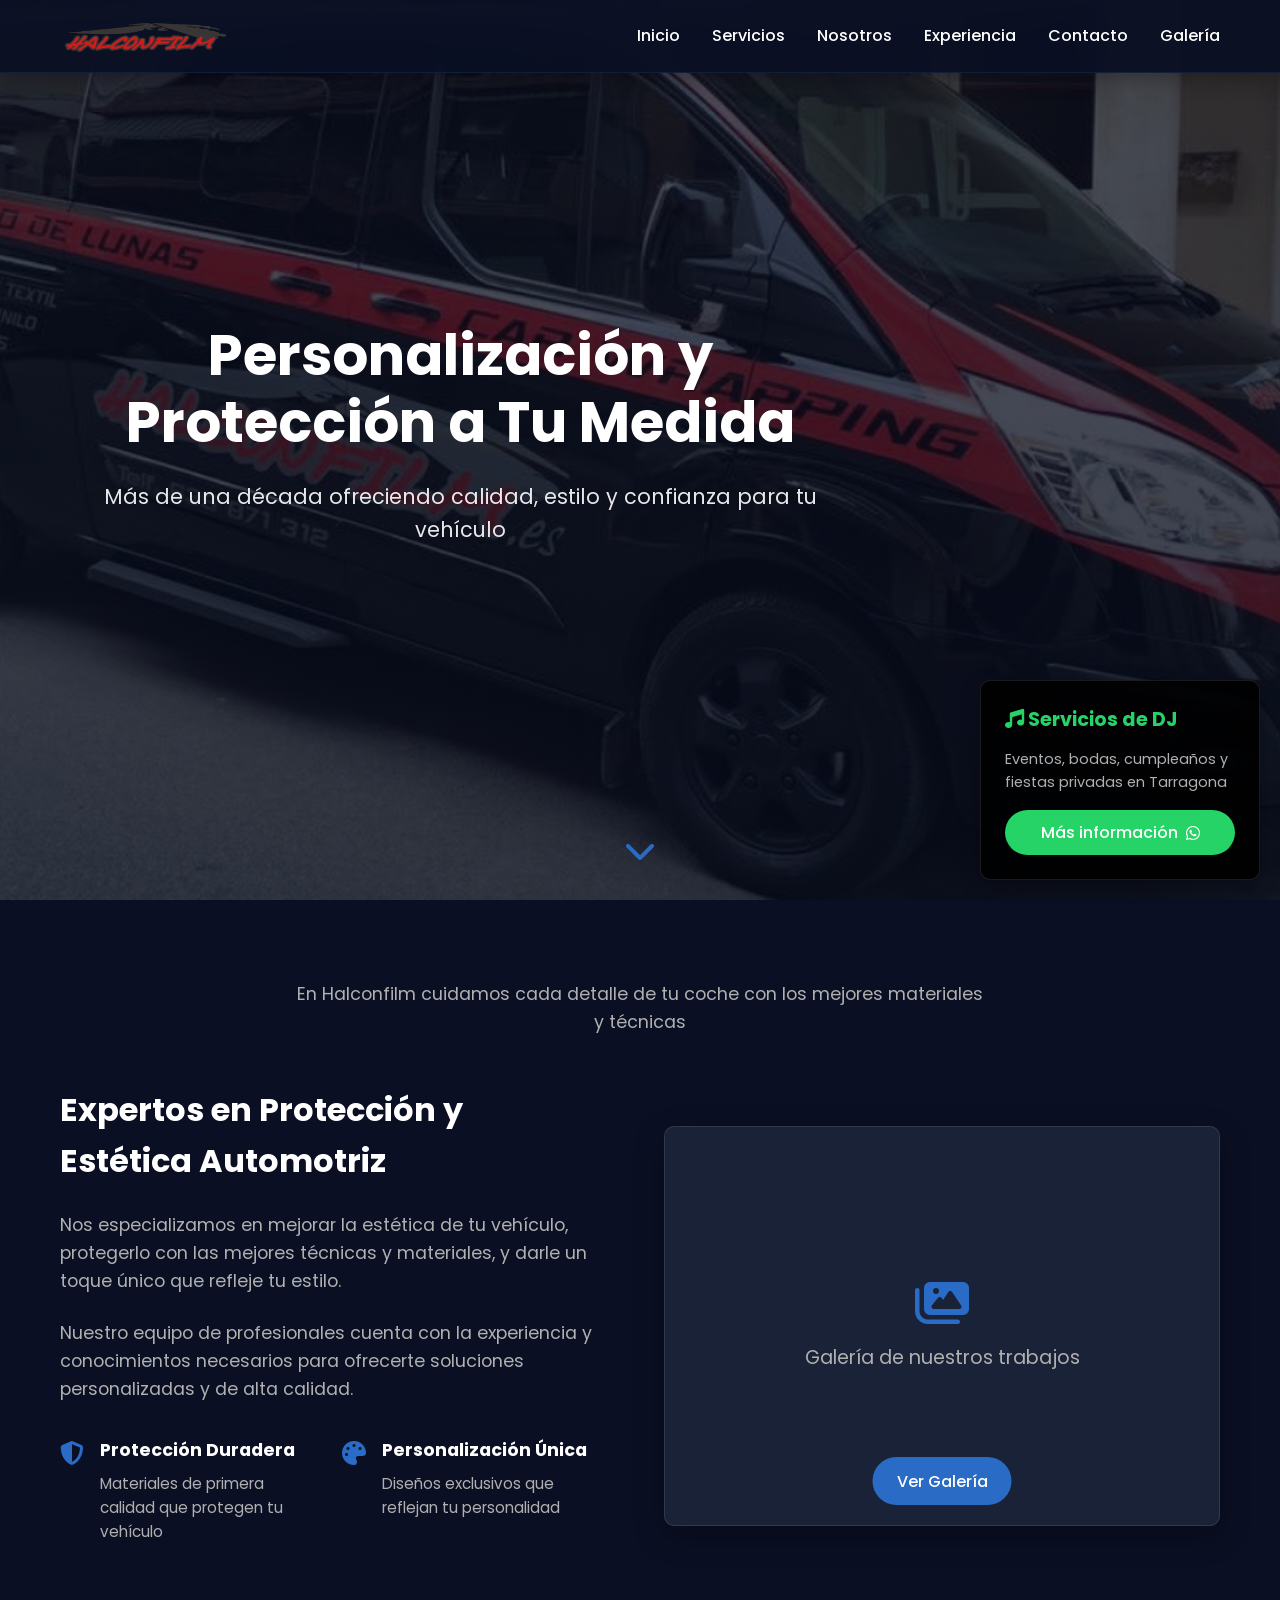
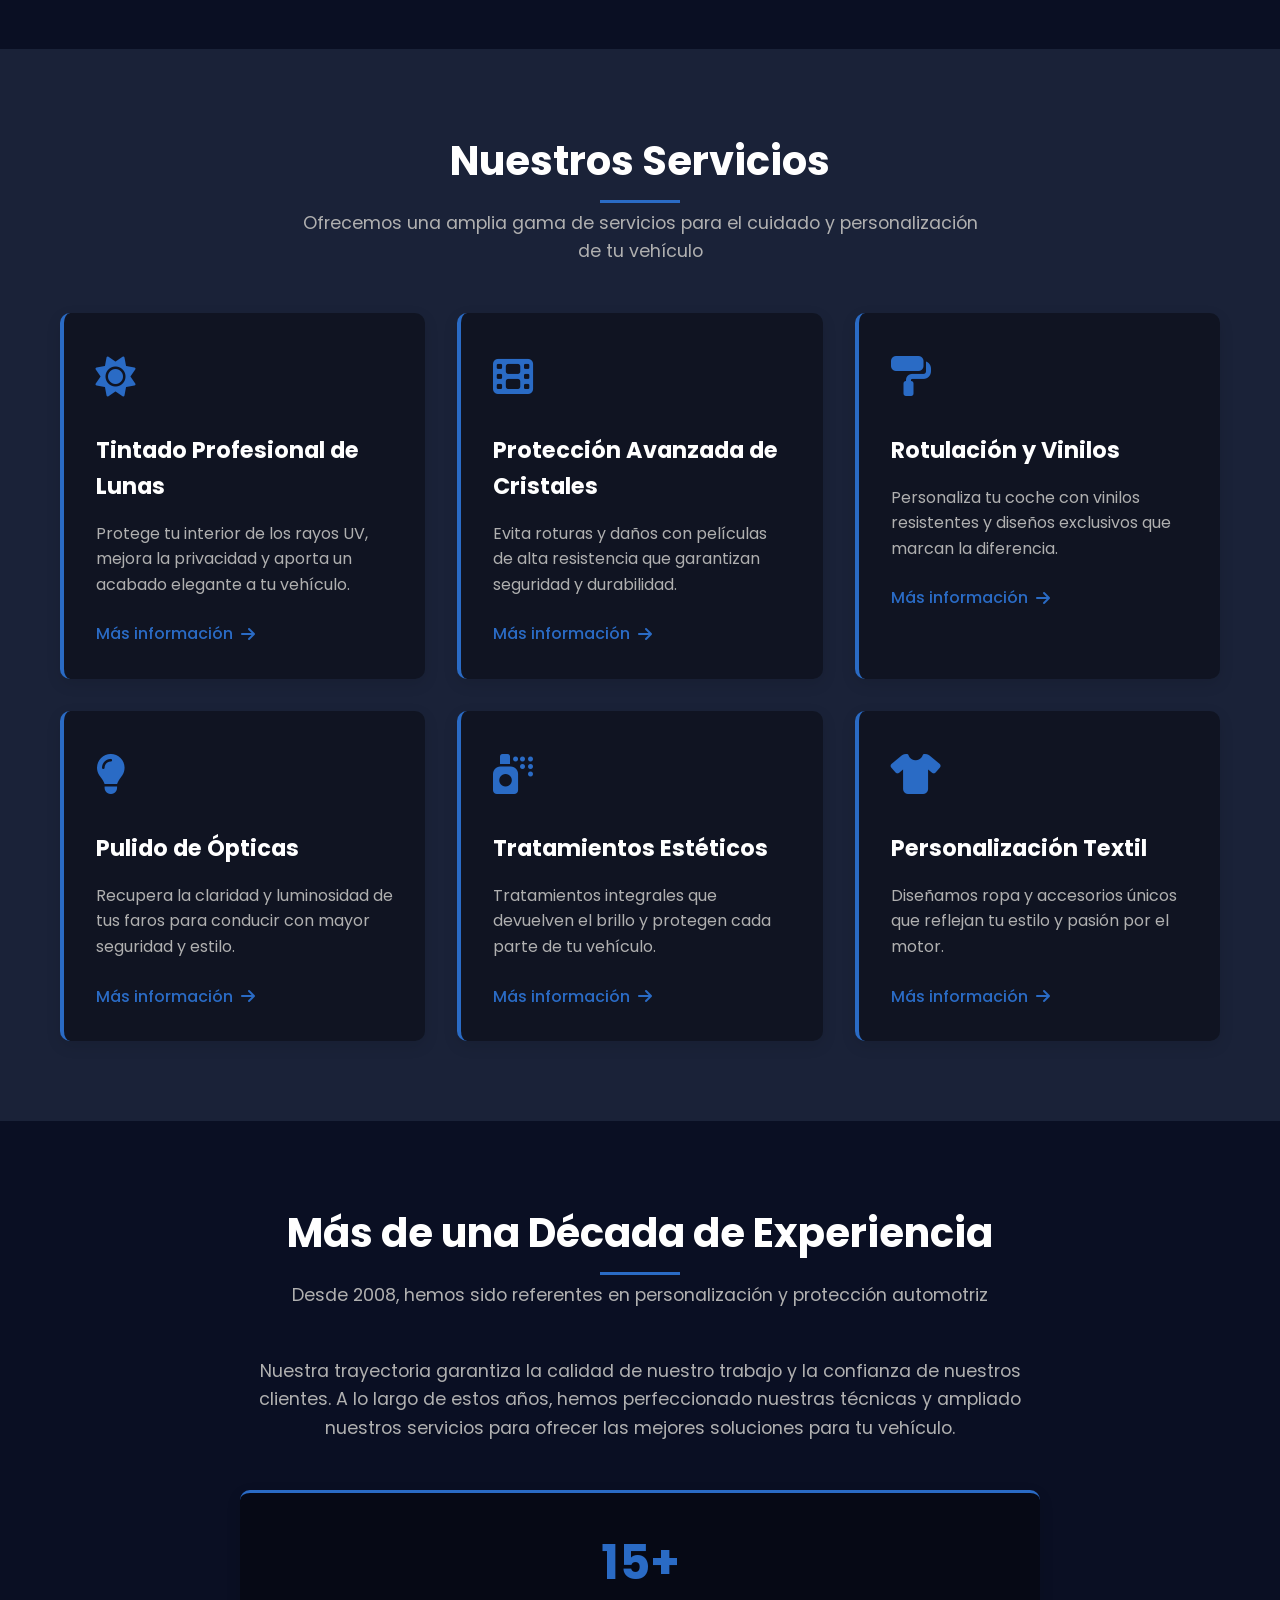
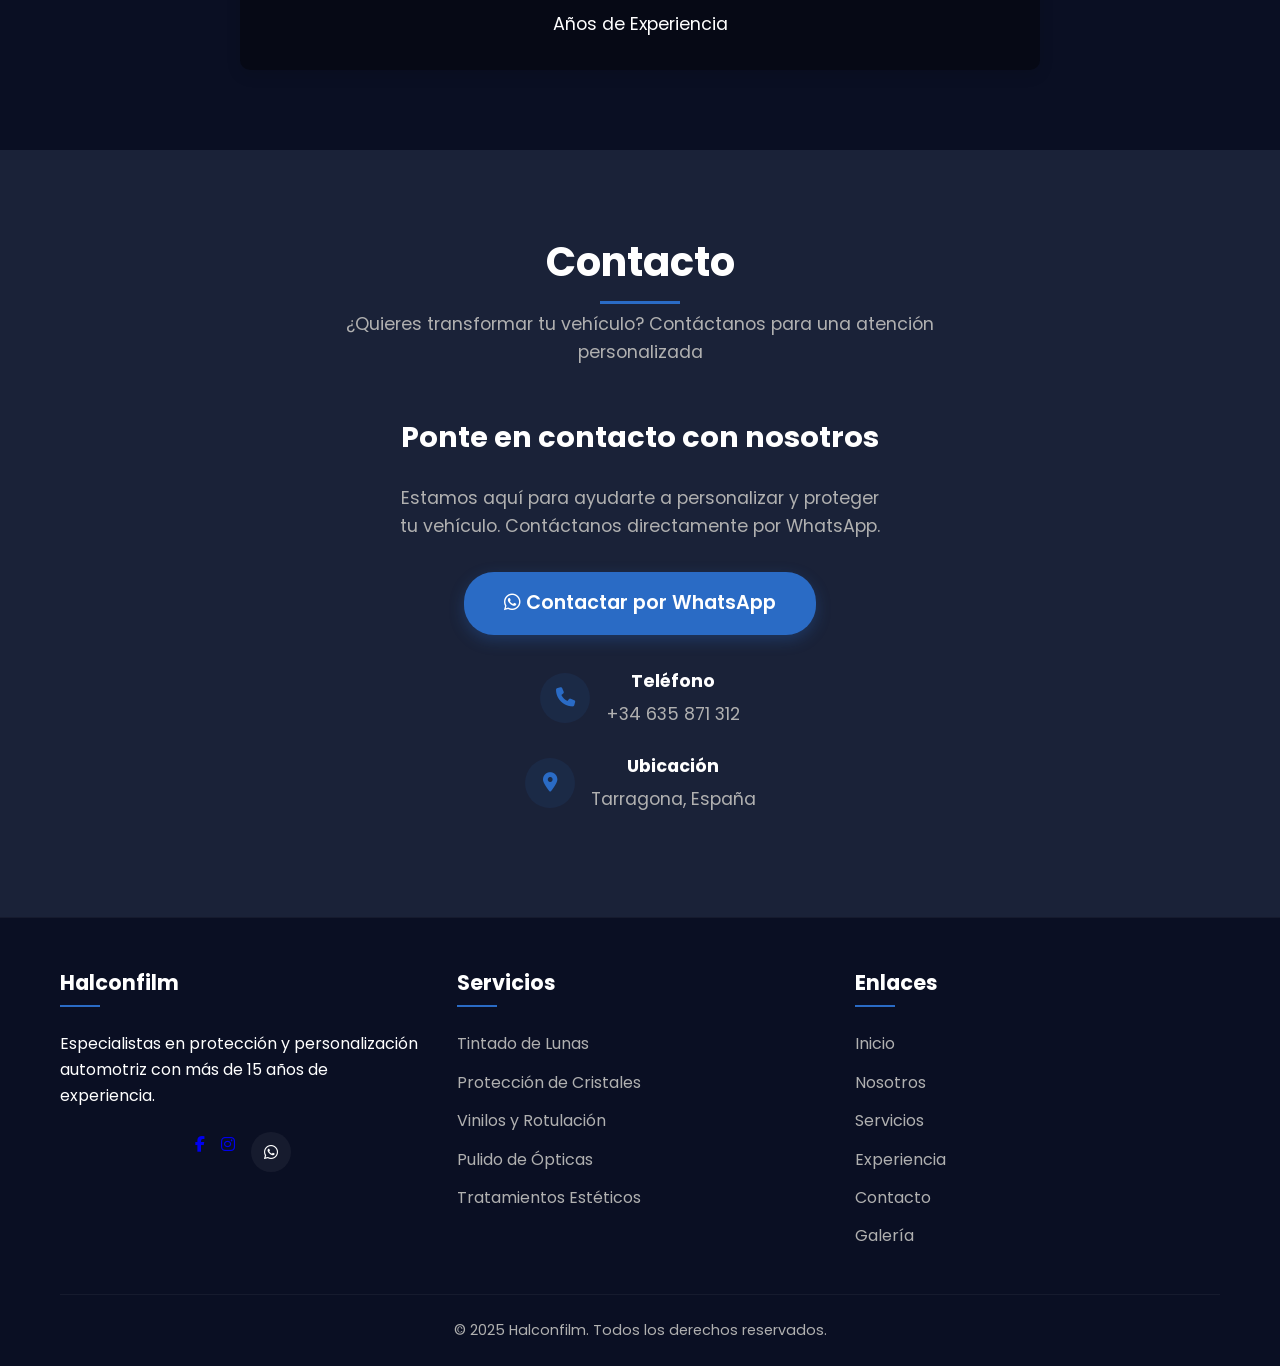
==== index.html @ d1fe5c27 "Update index.html" ====
<!DOCTYPE html>
<html lang="es">
<head>
  <meta name="google-site-verification" content="zcqWNXO5PxwuhC8eUUWnLJH8WTvc4ASWszyT6URT9AM" />
  <meta charset="UTF-8">
  <meta name="viewport" content="width=device-width, initial-scale=1.0">
  <title>Halconfilm</title>
  <meta name="description" content="Halconfilm: Taller especializado en protección y personalización automotriz. Tintado, vinilos y cuidado de vehículos.">
  <link rel="icon" href="Logotipo de Halconfilm.png" type="image/png">
  <link href="https://fonts.googleapis.com/css2?family=Poppins:wght@300;500;700&display=swap" rel="stylesheet">
  <link rel="stylesheet" href="https://cdnjs.cloudflare.com/ajax/libs/font-awesome/6.4.0/css/all.min.css">
<style>
  :root {
    --primary: #2a6bc5;
    --primary-dark: #1a4a8f;
    --dark: #0a0f23;
    --dark-light: #1a2238;
    --light: #ffffff;
    --gray: #b0b0b0;
    --success: #25d366;
  }
  
  * {
    margin: 0;
    padding: 0;
    box-sizing: border-box;
  }
  
  body {
    font-family: 'Poppins', sans-serif;
    background: var(--dark);
    color: var(--light);
    line-height: 1.6;
    overflow-x: hidden;
  }

  .container {
    width: 100%;
    max-width: 1200px;
    margin: 0 auto;
    padding: 0 20px;
  }

  /* Header */
  header {
    position: fixed;
    top: 0;
    left: 0;
    width: 100%;
    z-index: 1000;
    background: rgba(10, 15, 35, 0.95);
    backdrop-filter: blur(15px);
    padding: 1rem 0;
    box-shadow: 0 5px 20px rgba(0,0,0,0.3);
    border-bottom: 1px solid rgba(74, 157, 255, 0.1);
  }

  .header-content {
    display: flex;
    justify-content: space-between;
    align-items: center;
  }

  .logo {
    display: flex;
    align-items: center;
  }

  .logo img {
    height: 40px;
    width: auto;
  }

  nav ul {
    list-style: none;
    display: flex;
    gap: 2rem;
  }

  nav ul li a {
    color: var(--light);
    text-decoration: none;
    font-weight: 500;
    transition: color 0.3s;
    position: relative;
    padding: 0.5rem 0;
  }

  nav ul li a:hover {
    color: var(--primary);
  }

  nav ul li a::after {
    content: '';
    position: absolute;
    bottom: 0;
    left: 0;
    width: 0;
    height: 2px;
    background: var(--primary);
    transition: width 0.3s;
  }

  nav ul li a:hover::after {
    width: 100%;
  }

  .menu-toggle {
    display: none;
    flex-direction: column;
    cursor: pointer;
  }

  .menu-toggle span {
    width: 25px;
    height: 3px;
    background: var(--light);
    margin: 3px 0;
    border-radius: 2px;
    transition: 0.3s;
  }

  /* Hero Section */
  .hero {
    height: 100vh;
    background: linear-gradient(rgba(5, 10, 26, 0.7), rgba(5, 10, 26, 0.8)), url('IMG_7036.jpg') center/cover no-repeat;
    display: flex;
    align-items: center;
    justify-content: center;
    text-align: center;
    position: relative;
    color: var(--light);
    padding-top: 80px;
  }

  .hero-content {
    max-width: 800px;
    padding: 0 20px;
  }

  .hero h1 {
    font-size: 3.5rem;
    margin-bottom: 1.5rem;
    font-weight: 700;
    line-height: 1.2;
  }

  .hero p {
    font-size: 1.3rem;
    margin-bottom: 2rem;
    opacity: 0.9;
  }

  .scroll-indicator {
    position: absolute;
    bottom: 30px;
    left: 50%;
    transform: translateX(-50%);
    animation: bounce 2s infinite;
  }

  .scroll-indicator i {
    font-size: 2rem;
    color: var(--primary);
  }

  @keyframes bounce {
    0%, 20%, 50%, 80%, 100% {
      transform: translateY(0) translateX(-50%);
    }
    40% {
      transform: translateY(-20px) translateX(-50%);
    }
    60% {
      transform: translateY(-10px) translateX(-50%);
    }
  }

  .btn {
    display: inline-block;
    background: var(--primary);
    color: var(--light);
    padding: 0.9rem 2rem;
    border-radius: 30px;
    text-decoration: none;
    font-weight: 600;
    transition: all 0.3s;
    border: none;
    cursor: pointer;
    box-shadow: 0 5px 15px rgba(42, 107, 197, 0.3);
  }

  .btn:hover {
    background: var(--primary-dark);
    transform: translateY(-3px);
    box-shadow: 0 8px 20px rgba(42, 107, 197, 0.4);
  }

  /* Sections */
  section {
    padding: 5rem 0;
  }

  .section-title {
    text-align: center;
    margin-bottom: 3rem;
  }

  .section-title h2 {
    font-size: 2.5rem;
    color: var(--light);
    margin-bottom: 1rem;
    position: relative;
    display: inline-block;
  }

  .section-title h2::after {
    content: '';
    position: absolute;
    bottom: -10px;
    left: 50%;
    transform: translateX(-50%);
    width: 80px;
    height: 3px;
    background: var(--primary);
  }

  .section-title p {
    font-size: 1.1rem;
    color: var(--gray);
    max-width: 700px;
    margin: 0 auto;
  }

  /* About Section */
  .about-content {
    display: grid;
    grid-template-columns: 1fr 1fr;
    gap: 3rem;
    align-items: center;
  }

  .about-text {
    padding-right: 1rem;
  }

  .about-text h3 {
    font-size: 2rem;
    margin-bottom: 1.5rem;
    color: var(--light);
  }

  .about-text p {
    margin-bottom: 1.5rem;
    font-size: 1.1rem;
    color: var(--gray);
  }

  .about-features {
    display: grid;
    grid-template-columns: 1fr 1fr;
    gap: 1.5rem;
    margin-top: 2rem;
  }

  .feature {
    display: flex;
    align-items: flex-start;
    gap: 1rem;
  }

  .feature i {
    color: var(--primary);
    font-size: 1.5rem;
    margin-top: 5px;
  }

  .feature h4 {
    font-size: 1.1rem;
    margin-bottom: 0.5rem;
    color: var(--light);
  }

  .feature p {
    color: var(--gray);
    font-size: 0.95rem;
  }

  .about-image {
    border-radius: 10px;
    overflow: hidden;
    box-shadow: 0 10px 30px rgba(0,0,0,0.3);
    height: 400px;
    background: var(--dark-light);
    display: flex;
    align-items: center;
    justify-content: center;
    border: 1px solid rgba(255,255,255,0.1);
    position: relative;
    cursor: pointer;
    transition: all 0.3s;
  }

  .about-image:hover {
    transform: translateY(-5px);
    box-shadow: 0 15px 35px rgba(0,0,0,0.4);
  }

  .about-image-placeholder {
    color: var(--gray);
    font-size: 1.2rem;
    text-align: center;
  }

  .about-image-placeholder i {
    font-size: 3rem;
    margin-bottom: 1rem;
    display: block;
    color: var(--primary);
  }

  .gallery-link {
    position: absolute;
    bottom: 20px;
    left: 50%;
    transform: translateX(-50%);
    background: var(--primary);
    color: white;
    padding: 0.7rem 1.5rem;
    border-radius: 30px;
    text-decoration: none;
    font-weight: 500;
    transition: all 0.3s;
  }

  .gallery-link:hover {
    background: var(--primary-dark);
    transform: translateX(-50%) translateY(-2px);
  }

  /* Services Section */
  .services {
    background: var(--dark-light);
  }

  .services-grid {
    display: grid;
    grid-template-columns: repeat(auto-fit, minmax(300px, 1fr));
    gap: 2rem;
  }

  .service-card {
    background: rgba(0,0,0,0.4);
    border-radius: 10px;
    padding: 2rem;
    transition: all 0.3s;
    border-left: 4px solid var(--primary);
    box-shadow: 0 5px 15px rgba(0,0,0,0.1);
    height: 100%;
  }

  .service-card:hover {
    transform: translateY(-10px);
    box-shadow: 0 15px 30px rgba(0,0,0,0.2);
  }

  .service-icon {
    font-size: 2.5rem;
    color: var(--primary);
    margin-bottom: 1.5rem;
  }

  .service-card h3 {
    font-size: 1.4rem;
    margin-bottom: 1rem;
    color: var(--light);
  }

  .service-card p {
    color: var(--gray);
    margin-bottom: 1.5rem;
  }

  .service-link {
    color: var(--primary);
    text-decoration: none;
    font-weight: 500;
    display: inline-flex;
    align-items: center;
    gap: 0.5rem;
    transition: gap 0.3s;
  }

  .service-link:hover {
    gap: 1rem;
  }

  /* Experience Section */
  .experience-content {
    text-align: center;
    max-width: 800px;
    margin: 0 auto;
  }

  .experience-content p {
    color: var(--gray);
    font-size: 1.1rem;
    margin-bottom: 2rem;
  }

  .experience-stats {
    display: grid;
    grid-template-columns: repeat(auto-fit, minmax(200px, 1fr));
    gap: 2rem;
    margin-top: 3rem;
  }

  .stat {
    padding: 2rem;
    background: rgba(0,0,0,0.4);
    border-radius: 10px;
    box-shadow: 0 5px 15px rgba(0,0,0,0.1);
    border-top: 3px solid var(--primary);
  }

  .stat-number {
    font-size: 3rem;
    font-weight: 700;
    color: var(--primary);
    margin-bottom: 0.5rem;
  }

  .stat-text {
    font-size: 1.1rem;
    color: var(--light);
  }

  /* Contact Section */
  .contact {
    background: var(--dark-light);
  }

  .contact-content {
    display: flex;
    justify-content: center;
    gap: 3rem;
  }

  .contact-info {
    text-align: center;
    max-width: 500px;
  }

  .contact-info h3 {
    font-size: 1.8rem;
    margin-bottom: 1.5rem;
    color: var(--light);
  }

  .contact-info p {
    margin-bottom: 2rem;
    font-size: 1.1rem;
    color: var(--gray);
  }

  .contact-details {
    margin-top: 2rem;
  }

  .contact-item {
    display: flex;
    align-items: center;
    justify-content: center;
    gap: 1rem;
    margin-bottom: 1.5rem;
  }

  .contact-icon {
    width: 50px;
    height: 50px;
    background: rgba(42, 107, 197, 0.1);
    border-radius: 50%;
    display: flex;
    align-items: center;
    justify-content: center;
    color: var(--primary);
    font-size: 1.2rem;
  }

  .contact-text h4 {
    font-size: 1.1rem;
    margin-bottom: 0.3rem;
    color: var(--light);
  }

  .contact-text p {
    margin: 0;
    color: var(--gray);
  }

  /* Footer */
  footer {
    background: var(--dark);
    padding: 3rem 0 1.5rem;
    border-top: 1px solid rgba(255,255,255,0.05);
  }

  .footer-content {
    display: grid;
    grid-template-columns: repeat(auto-fit, minmax(250px, 1fr));
    gap: 2rem;
    margin-bottom: 2rem;
  }

  .footer-column h3 {
    font-size: 1.3rem;
    margin-bottom: 1.5rem;
    color: var(--light);
    position: relative;
    padding-bottom: 0.5rem;
  }

  .footer-column h3::after {
    content: '';
    position: absolute;
    bottom: 0;
    left: 0;
    width: 40px;
    height: 2px;
    background: var(--primary);
  }

  .footer-links {
    list-style: none;
  }

  .footer-links li {
    margin-bottom: 0.8rem;
  }

  .footer-links a {
    color: var(--gray);
    text-decoration: none;
    transition: color 0.3s;
  }

  .footer-links a:hover {
    color: var(--primary);
  }

  .social-links {
    display: flex;
    gap: 1rem;
    margin-top: 1.5rem;
    justify-content: center;
  }

  .social-link {
    width: 40px;
    height: 40px;
    border-radius: 50%;
    background: rgba(255,255,255,0.05);
    display: flex;
    align-items: center;
    justify-content: center;
    color: var(--light);
    text-decoration: none;
    transition: all 0.3s;
  }

  .social-link:hover {
    background: var(--primary);
    transform: translateY(-3px);
  }

  .copyright {
    text-align: center;
    padding-top: 1.5rem;
    border-top: 1px solid rgba(255,255,255,0.05);
    color: var(--gray);
    font-size: 0.9rem;
  }

  /* DJ Banner */
  .dj-banner {
    position: fixed;
    bottom: 20px;
    right: 20px;
    background: rgba(0,0,0,0.9);
    border-left: 4px solid var(--success);
    padding: 1.5rem;
    border-radius: 10px;
    max-width: 280px;
    z-index: 999;
    box-shadow: 0 5px 20px rgba(0,0,0,0.3);
    animation: fadeIn 1s ease;
    border: 1px solid rgba(255,255,255,0.1);
  }

  .dj-banner h4 {
    color: var(--success);
    margin-bottom: 0.8rem;
    font-size: 1.2rem;
  }

  .dj-banner p {
    margin-bottom: 1rem;
    font-size: 0.9rem;
    color: var(--gray);
  }

  .dj-btn {
    display: flex;
    align-items: center;
    justify-content: center;
    gap: 0.5rem;
    background: var(--success);
    color: white;
    padding: 0.6rem 1.2rem;
    border-radius: 30px;
    text-decoration: none;
    font-weight: 500;
    transition: all 0.3s;
  }

  .dj-btn:hover {
    transform: translateY(-2px);
    box-shadow: 0 5px 15px rgba(37, 211, 102, 0.3);
  }

  /* Responsive */
  @media (max-width: 992px) {
    .about-content {
      grid-template-columns: 1fr;
    }
    
    .about-image {
      order: -1;
    }
    
    .hero h1 {
      font-size: 2.8rem;
    }
  }

  @media (max-width: 768px) {
    .menu-toggle {
      display: flex;
    }
    
    nav ul {
      position: fixed;
      top: 80px;
      left: 0;
      width: 100%;
      background: var(--dark-light);
      flex-direction: column;
      align-items: center;
      padding: 2rem 0;
      gap: 0;
      transform: translateY(-100%);
      opacity: 0;
      visibility: hidden;
      transition: all 0.3s;
      box-shadow: 0 10px 20px rgba(0,0,0,0.2);
      border-top: 1px solid rgba(255,255,255,0.1);
    }
    
    nav ul.active {
      transform: translateY(0);
      opacity: 1;
      visibility: visible;
    }
    
    nav ul li {
      width: 100%;
      text-align: center;
    }
    
    nav ul li a {
      display: block;
      padding: 1rem 0;
    }
    
    .hero h1 {
      font-size: 2.3rem;
    }
    
    .hero p {
      font-size: 1.1rem;
    }
    
    .section-title h2 {
      font-size: 2rem;
    }
    
    .about-features {
      grid-template-columns: 1fr;
    }
    
    .dj-banner {
      display: none;
    }
    
    .menu-toggle.active span:nth-child(1) {
      transform: rotate(45deg) translate(5px, 5px);
    }
    
    .menu-toggle.active span:nth-child(2) {
      opacity: 0;
    }
    
    .menu-toggle.active span:nth-child(3) {
      transform: rotate(-45deg) translate(7px, -6px);
    }
  }

  @media (max-width: 576px) {
    .hero h1 {
      font-size: 2rem;
    }
    
    .services-grid {
      grid-template-columns: 1fr;
    }
    
    .experience-stats {
      grid-template-columns: 1fr;
    }
  }

  /* Animations */
  @keyframes fadeIn {
    from { opacity: 0; }
    to { opacity: 1; }
  }
</style>
</head>
<body>
  <!-- Header -->
  <header>
    <div class="container">
      <div class="header-content">
        <div class="logo">
          <img src="Captura_de_pantalla_2025-09-22_002443-removebg-preview.png" alt="Halconfilm - Especialistas en protección automotriz">
        </div>
        
        <div class="menu-toggle" id="menuToggle">
          <span></span>
          <span></span>
          <span></span>
        </div>
        
        <nav>
          <ul id="navMenu">
            <li><a href="#inicio">Inicio</a></li>
            <li><a href="#servicios">Servicios</a></li>
            <li><a href="#nosotros">Nosotros</a></li>
            <li><a href="#experiencia">Experiencia</a></li>
            <li><a href="#contacto">Contacto</a></li>
            <li><a href="galeria.html">Galería</a></li>
          </ul>
        </nav>
      </div>
    </div>
  </header>

  <!-- Hero Section -->
  <section class="hero" id="inicio">
    <div class="container">
      <div class="hero-content">
        <div>
          <h1>Personalización y Protección a Tu Medida</h1>
          <p>Más de una década ofreciendo calidad, estilo y confianza para tu vehículo</p>
        </div>
      </div>
      <div class="scroll-indicator">
        <i class="fas fa-chevron-down"></i>
      </div>
    </div>
  </section>

  <!-- About Section -->
  <section id="nosotros">
    <div class="container">
      <div class="section-title">
        <p>En Halconfilm cuidamos cada detalle de tu coche con los mejores materiales y técnicas</p>
      </div>
      
      <div class="about-content">
        <div class="about-text">
          <h3>Expertos en Protección y Estética Automotriz</h3>
          <p>Nos especializamos en mejorar la estética de tu vehículo, protegerlo con las mejores técnicas y materiales, y darle un toque único que refleje tu estilo.</p>
          <p>Nuestro equipo de profesionales cuenta con la experiencia y conocimientos necesarios para ofrecerte soluciones personalizadas y de alta calidad.</p>
          
          <div class="about-features">
            <div class="feature">
              <i class="fas fa-shield-alt"></i>
              <div>
                <h4>Protección Duradera</h4>
                <p>Materiales de primera calidad que protegen tu vehículo</p>
              </div>
            </div>
            <div class="feature">
              <i class="fas fa-palette"></i>
              <div>
                <h4>Personalización Única</h4>
                <p>Diseños exclusivos que reflejan tu personalidad</p>
              </div>
            </div>
          </div>
        </div>
        
        <div class="about-image">
          <div class="about-image-placeholder">
            <i class="fas fa-images"></i>
            <p>Galería de nuestros trabajos</p>
          </div>
          <a href="galeria.html" class="gallery-link">Ver Galería</a>
        </div>
      </div>
    </div>
  </section>

  <!-- Services Section -->
  <section class="services" id="servicios">
    <div class="container">
      <div class="section-title">
        <h2>Nuestros Servicios</h2>
        <p>Ofrecemos una amplia gama de servicios para el cuidado y personalización de tu vehículo</p>
      </div>
      
      <div class="services-grid">
        <div class="service-card">
          <div class="service-icon">
            <i class="fas fa-sun"></i>
          </div>
          <h3>Tintado Profesional de Lunas</h3>
          <p>Protege tu interior de los rayos UV, mejora la privacidad y aporta un acabado elegante a tu vehículo.</p>
          <a href="#contacto" class="service-link">
            Más información <i class="fas fa-arrow-right"></i>
          </a>
        </div>
        
        <div class="service-card">
          <div class="service-icon">
            <i class="fas fa-film"></i>
          </div>
          <h3>Protección Avanzada de Cristales</h3>
          <p>Evita roturas y daños con películas de alta resistencia que garantizan seguridad y durabilidad.</p>
          <a href="#contacto" class="service-link">
            Más información <i class="fas fa-arrow-right"></i>
          </a>
        </div>
        
        <div class="service-card">
          <div class="service-icon">
            <i class="fas fa-paint-roller"></i>
          </div>
          <h3>Rotulación y Vinilos</h3>
          <p>Personaliza tu coche con vinilos resistentes y diseños exclusivos que marcan la diferencia.</p>
          <a href="#contacto" class="service-link">
            Más información <i class="fas fa-arrow-right"></i>
          </a>
        </div>
        
        <div class="service-card">
          <div class="service-icon">
            <i class="fas fa-lightbulb"></i>
          </div>
          <h3>Pulido de Ópticas</h3>
          <p>Recupera la claridad y luminosidad de tus faros para conducir con mayor seguridad y estilo.</p>
          <a href="#contacto" class="service-link">
            Más información <i class="fas fa-arrow-right"></i>
          </a>
        </div>
        
        <div class="service-card">
          <div class="service-icon">
            <i class="fas fa-spray-can"></i>
          </div>
          <h3>Tratamientos Estéticos</h3>
          <p>Tratamientos integrales que devuelven el brillo y protegen cada parte de tu vehículo.</p>
          <a href="#contacto" class="service-link">
            Más información <i class="fas fa-arrow-right"></i>
          </a>
        </div>
        
        <div class="service-card">
          <div class="service-icon">
            <i class="fas fa-tshirt"></i>
          </div>
          <h3>Personalización Textil</h3>
          <p>Diseñamos ropa y accesorios únicos que reflejan tu estilo y pasión por el motor.</p>
          <a href="#contacto" class="service-link">
            Más información <i class="fas fa-arrow-right"></i>
          </a>
        </div>
      </div>
    </div>
  </section>

  <!-- Experience Section -->
  <section id="experiencia">
    <div class="container">
      <div class="section-title">
        <h2>Más de una Década de Experiencia</h2>
        <p>Desde 2008, hemos sido referentes en personalización y protección automotriz</p>
      </div>
      
      <div class="experience-content">
        <p>Nuestra trayectoria garantiza la calidad de nuestro trabajo y la confianza de nuestros clientes. A lo largo de estos años, hemos perfeccionado nuestras técnicas y ampliado nuestros servicios para ofrecer las mejores soluciones para tu vehículo.</p>
        
        <div class="experience-stats">
          <div class="stat">
            <div class="stat-number">15+</div>
            <div class="stat-text">Años de Experiencia</div>
          </div>
        </div>
      </div>
    </div>
  </section>

  <!-- Contact Section -->
  <section class="contact" id="contacto">
    <div class="container">
      <div class="section-title">
        <h2>Contacto</h2>
        <p>¿Quieres transformar tu vehículo? Contáctanos para una atención personalizada</p>
      </div>
      
      <div class="contact-content">
        <div class="contact-info">
          <h3>Ponte en contacto con nosotros</h3>
          <p>Estamos aquí para ayudarte a personalizar y proteger tu vehículo. Contáctanos directamente por WhatsApp.</p>
          
          <a href="https://wa.me/34635871312" class="btn" target="_blank" style="font-size: 1.2rem; padding: 1rem 2.5rem;">
            <i class="fab fa-whatsapp"></i> Contactar por WhatsApp
          </a>
          
          <div class="contact-details">
            <div class="contact-item">
              <div class="contact-icon">
                <i class="fas fa-phone"></i>
              </div>
              <div class="contact-text">
                <h4>Teléfono</h4>
                <p>+34 635 871 312</p>
              </div>
            </div>
            
            <div class="contact-item">
              <div class="contact-icon">
                <i class="fas fa-map-marker-alt"></i>
              </div>
              <div class="contact-text">
                <h4>Ubicación</h4>
                <p>Tarragona, España</p>
              </div>
            </div>
          </div>
        </div>
      </div>
    </div>
  </section>

  <!-- Footer -->
  <footer>
    <div class="container">
      <div class="footer-content">
        <div class="footer-column">
          <h3>Halconfilm</h3>
          <p>Especialistas en protección y personalización automotriz con más de 15 años de experiencia.</p>
          <div class="social-links">
            <a href="#" class="https://www.facebook.com/halconfilm/?locale=es_ES"><i class="fab fa-facebook-f"></i></a>
            <a href="#" class="https://www.instagram.com/halconfilm/"><i class="fab fa-instagram"></i></a>
            <a href="https://wa.me/34635871312" class="social-link" target="_blank"><i class="fab fa-whatsapp"></i></a>
          </div>
        </div>
        
        <div class="footer-column">
          <h3>Servicios</h3>
          <ul class="footer-links">
            <li><a href="#servicios">Tintado de Lunas</a></li>
            <li><a href="#servicios">Protección de Cristales</a></li>
            <li><a href="#servicios">Vinilos y Rotulación</a></li>
            <li><a href="#servicios">Pulido de Ópticas</a></li>
            <li><a href="#servicios">Tratamientos Estéticos</a></li>
          </ul>
        </div>
        
        <div class="footer-column">
          <h3>Enlaces</h3>
          <ul class="footer-links">
            <li><a href="#inicio">Inicio</a></li>
            <li><a href="#nosotros">Nosotros</a></li>
            <li><a href="#servicios">Servicios</a></li>
            <li><a href="#experiencia">Experiencia</a></li>
            <li><a href="#contacto">Contacto</a></li>
            <li><a href="galeria.html">Galería</a></li>
          </ul>
        </div>
      </div>
      
      <div class="copyright">
        <p>&copy; 2025 Halconfilm. Todos los derechos reservados.</p>
      </div>
    </div>
  </footer>

  <!-- DJ Banner -->
  <div class="dj-banner">
    <h4><i class="fas fa-music"></i> Servicios de DJ</h4>
    <p>Eventos, bodas, cumpleaños y fiestas privadas en Tarragona</p>
    <a href="https://wa.me/34635871312" class="dj-btn" target="_blank">
      Más información <i class="fab fa-whatsapp"></i>
    </a>
  </div>

  <script>
    // Menu Toggle
    const menuToggle = document.getElementById('menuToggle');
    const navMenu = document.getElementById('navMenu');
    
    menuToggle.addEventListener('click', () => {
      navMenu.classList.toggle('active');
      menuToggle.classList.toggle('active');
    });
    
    // Close menu when clicking on a link
    document.querySelectorAll('#navMenu a').forEach(link => {
      link.addEventListener('click', () => {
        navMenu.classList.remove('active');
        menuToggle.classList.remove('active');
      });
    });
    
    // Header background on scroll
    window.addEventListener('scroll', function() {
      const header = document.querySelector('header');
      if (window.scrollY > 50) {
        header.style.background = 'rgba(10, 15, 35, 0.98)';
      } else {
        header.style.background = 'rgba(10, 15, 35, 0.95)';
      }
    });
  </script>
</body>
</html>
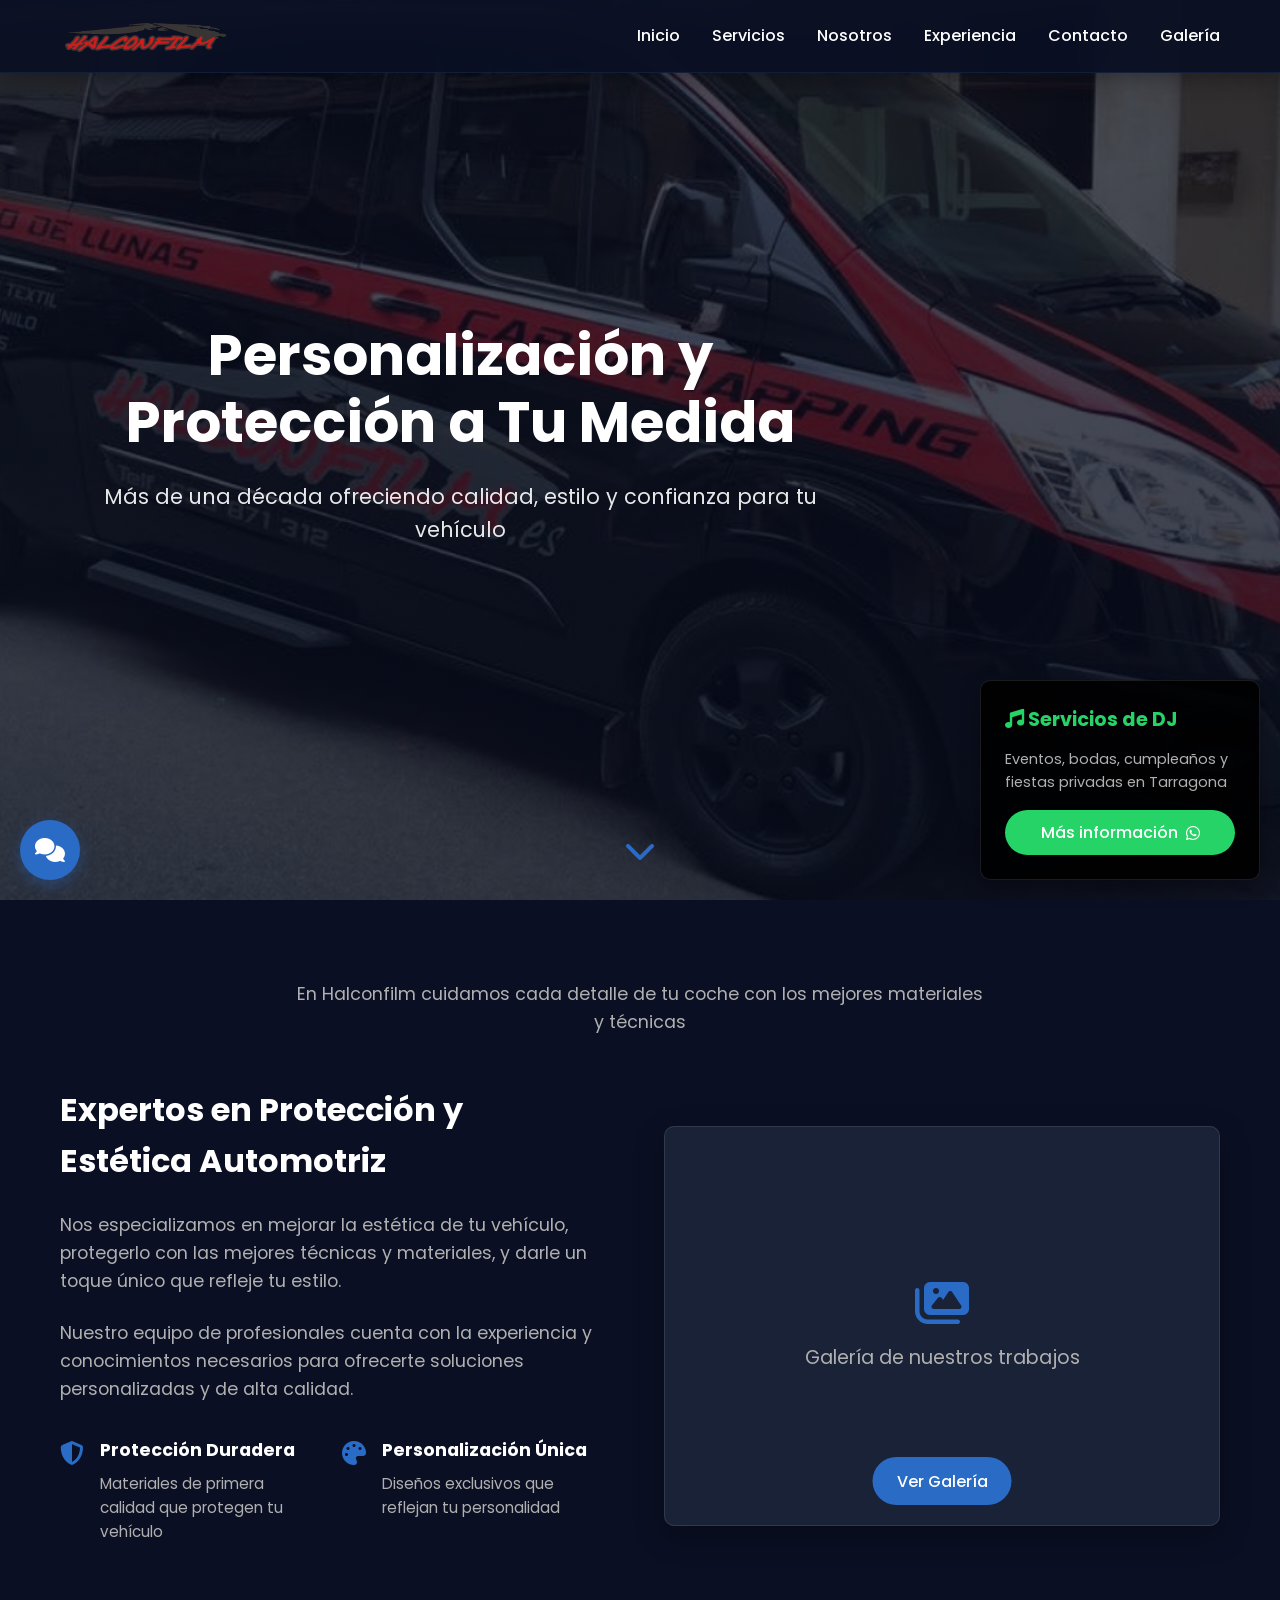
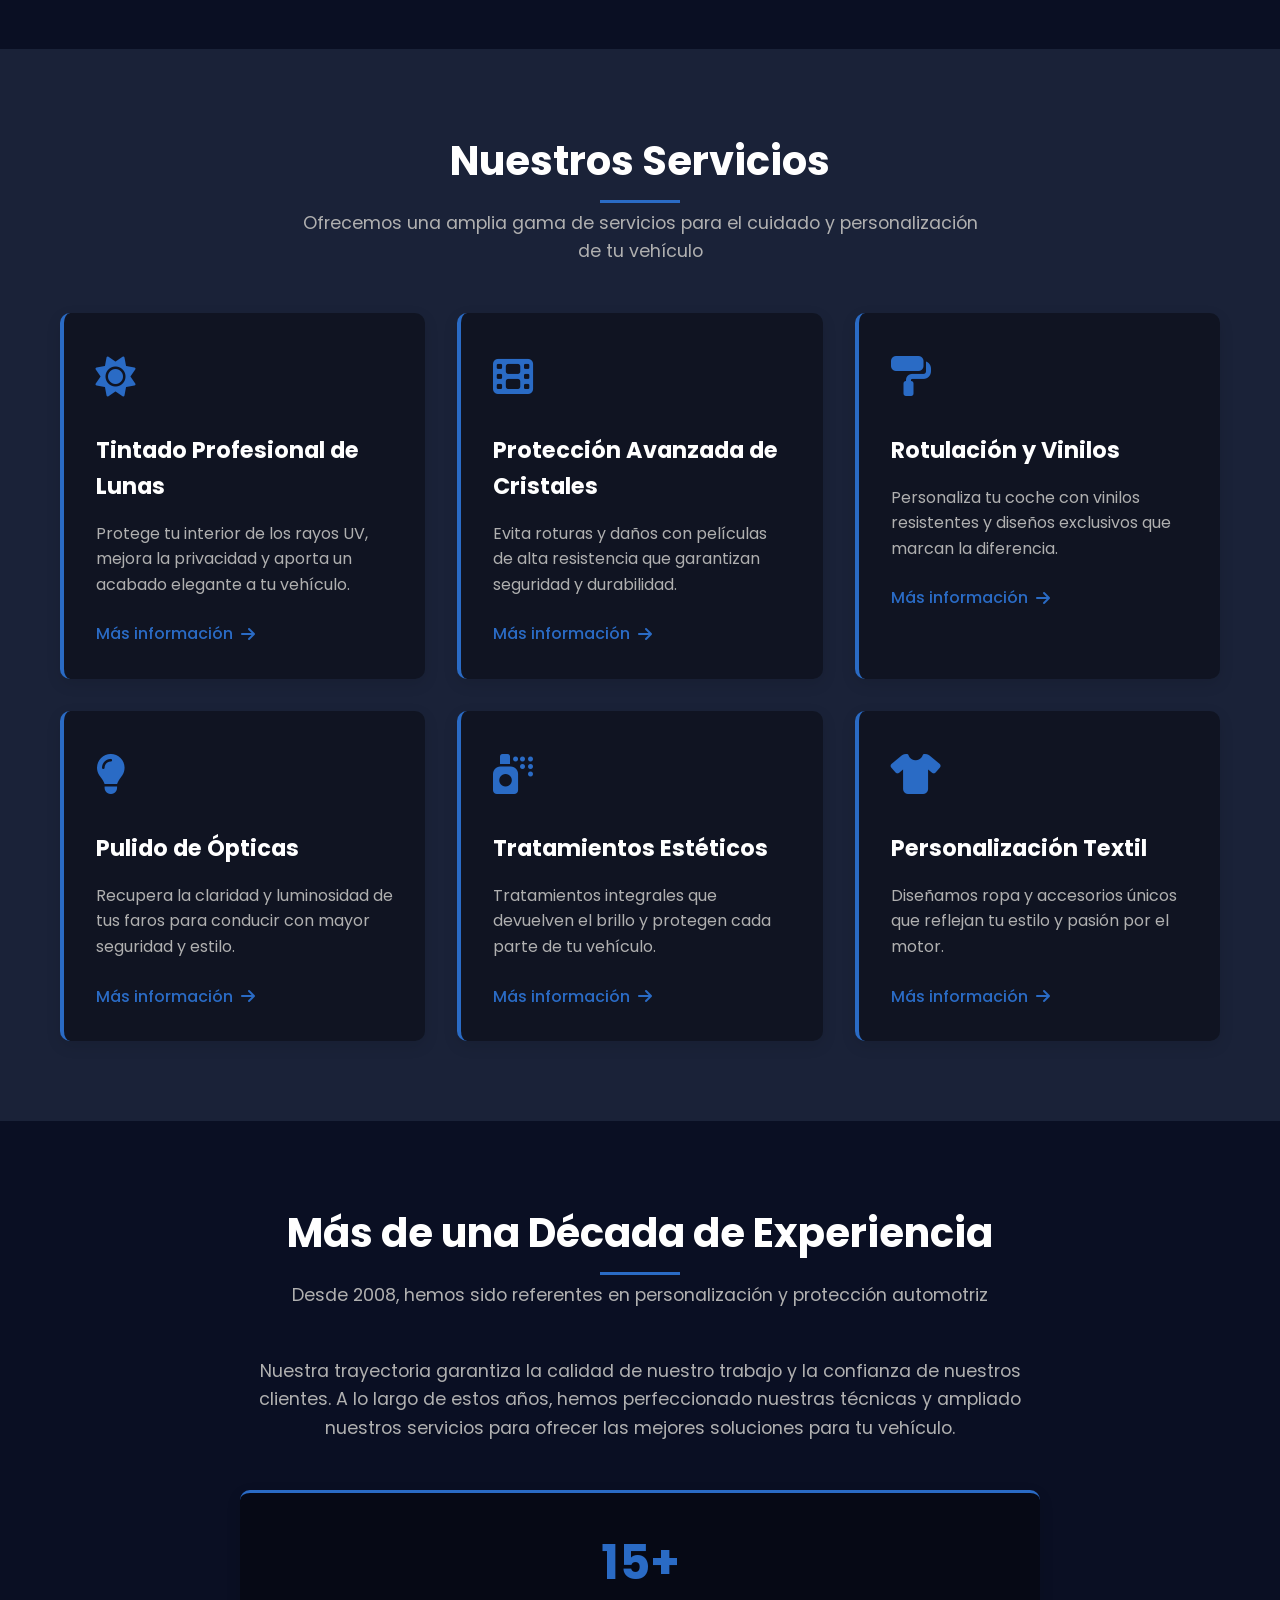
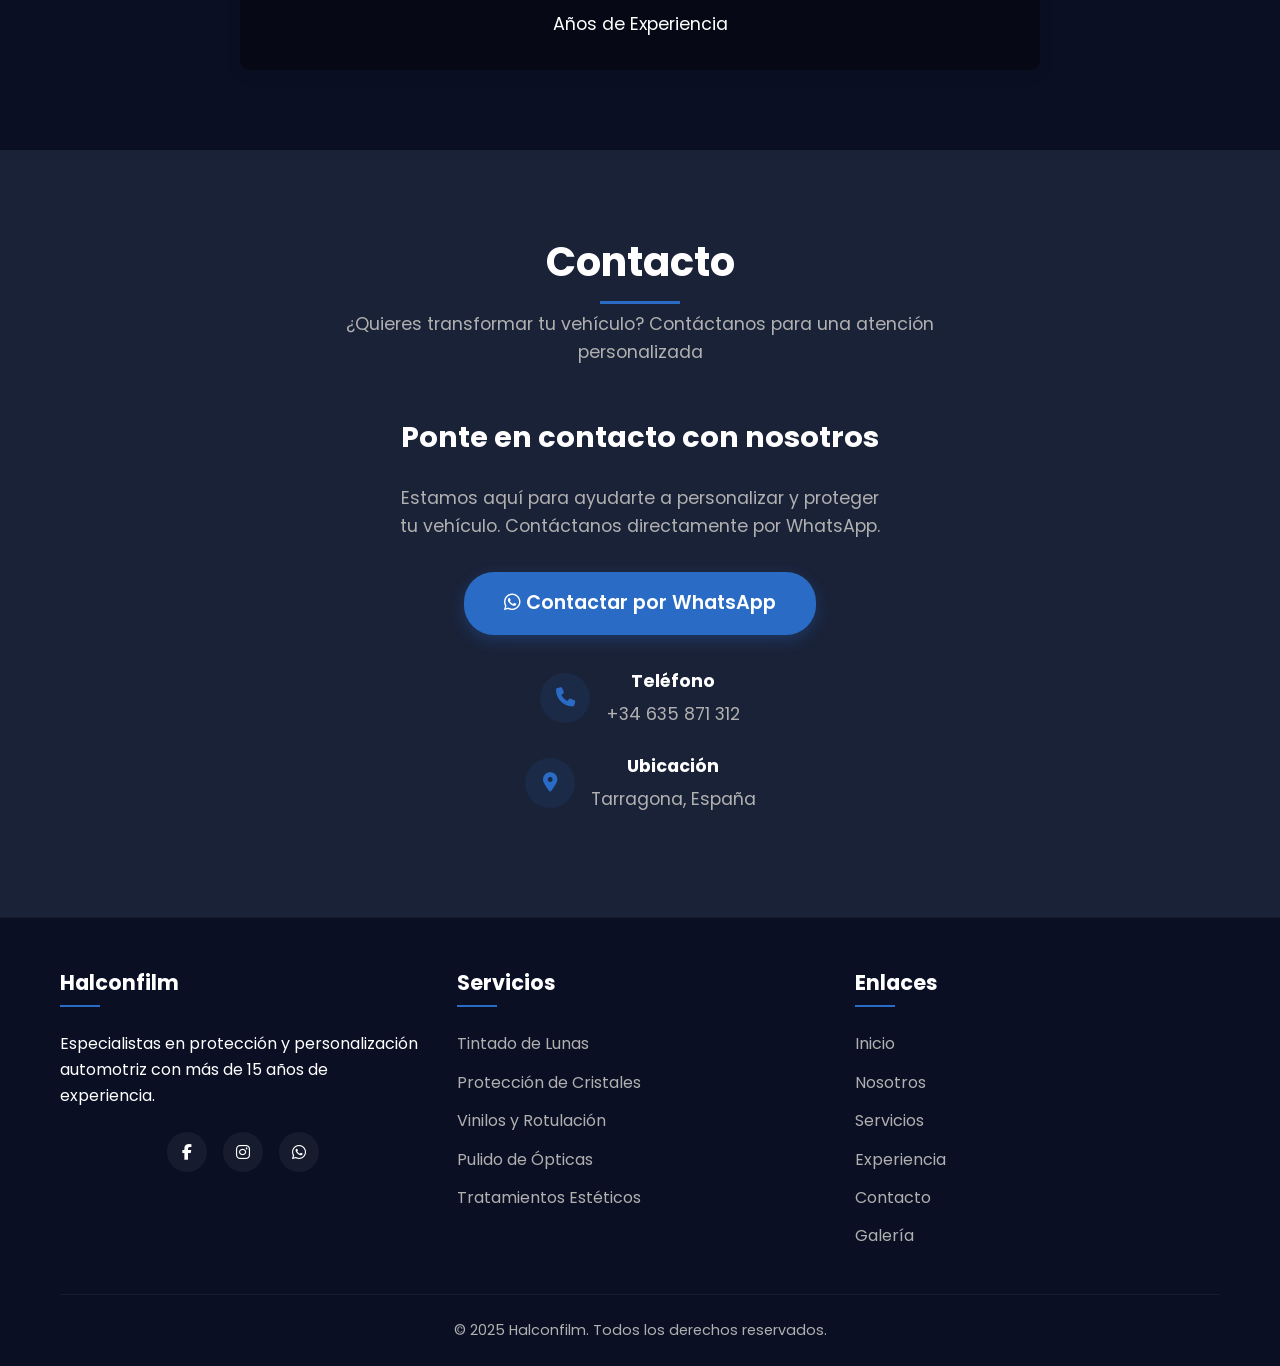
==== commit 97aa39be: "Update index.html" ====
--- a/index.html
+++ b/index.html
@@ -628,6 +628,180 @@
     box-shadow: 0 5px 15px rgba(37, 211, 102, 0.3);
   }
 
+  /* Chat Assistant */
+  .chat-assistant {
+    position: fixed;
+    bottom: 20px;
+    left: 20px;
+    z-index: 1000;
+  }
+
+  .chat-toggle {
+    width: 60px;
+    height: 60px;
+    border-radius: 50%;
+    background: var(--primary);
+    color: white;
+    display: flex;
+    align-items: center;
+    justify-content: center;
+    font-size: 1.5rem;
+    cursor: pointer;
+    box-shadow: 0 5px 15px rgba(42, 107, 197, 0.4);
+    transition: all 0.3s;
+    border: none;
+  }
+
+  .chat-toggle:hover {
+    background: var(--primary-dark);
+    transform: scale(1.1);
+  }
+
+  .chat-container {
+    position: absolute;
+    bottom: 80px;
+    left: 0;
+    width: 350px;
+    height: 450px;
+    background: var(--dark-light);
+    border-radius: 15px;
+    box-shadow: 0 10px 30px rgba(0,0,0,0.5);
+    display: flex;
+    flex-direction: column;
+    overflow: hidden;
+    opacity: 0;
+    visibility: hidden;
+    transform: translateY(20px);
+    transition: all 0.3s;
+    border: 1px solid rgba(255,255,255,0.1);
+  }
+
+  .chat-container.active {
+    opacity: 1;
+    visibility: visible;
+    transform: translateY(0);
+  }
+
+  .chat-header {
+    background: var(--primary);
+    padding: 1rem;
+    color: white;
+    display: flex;
+    align-items: center;
+    justify-content: space-between;
+  }
+
+  .chat-header h3 {
+    font-size: 1.1rem;
+    display: flex;
+    align-items: center;
+    gap: 0.5rem;
+  }
+
+  .chat-close {
+    background: none;
+    border: none;
+    color: white;
+    font-size: 1.2rem;
+    cursor: pointer;
+  }
+
+  .chat-messages {
+    flex: 1;
+    padding: 1rem;
+    overflow-y: auto;
+    display: flex;
+    flex-direction: column;
+    gap: 1rem;
+  }
+
+  .message {
+    max-width: 80%;
+    padding: 0.8rem 1rem;
+    border-radius: 15px;
+    font-size: 0.9rem;
+    line-height: 1.4;
+  }
+
+  .bot-message {
+    background: rgba(42, 107, 197, 0.2);
+    border-bottom-left-radius: 5px;
+    align-self: flex-start;
+    color: var(--light);
+  }
+
+  .user-message {
+    background: var(--primary);
+    border-bottom-right-radius: 5px;
+    align-self: flex-end;
+    color: white;
+  }
+
+  .chat-input {
+    display: flex;
+    padding: 1rem;
+    border-top: 1px solid rgba(255,255,255,0.1);
+    background: rgba(0,0,0,0.2);
+  }
+
+  .chat-input input {
+    flex: 1;
+    padding: 0.8rem 1rem;
+    border: none;
+    border-radius: 30px;
+    background: rgba(255,255,255,0.1);
+    color: var(--light);
+    font-family: 'Poppins', sans-serif;
+    font-size: 0.9rem;
+  }
+
+  .chat-input input:focus {
+    outline: none;
+    background: rgba(255,255,255,0.15);
+  }
+
+  .chat-input button {
+    background: var(--primary);
+    color: white;
+    border: none;
+    border-radius: 50%;
+    width: 40px;
+    height: 40px;
+    margin-left: 0.5rem;
+    cursor: pointer;
+    display: flex;
+    align-items: center;
+    justify-content: center;
+    transition: all 0.3s;
+  }
+
+  .chat-input button:hover {
+    background: var(--primary-dark);
+  }
+
+  .quick-questions {
+    display: flex;
+    flex-direction: column;
+    gap: 0.5rem;
+    margin-top: 0.5rem;
+  }
+
+  .quick-question {
+    background: rgba(255,255,255,0.1);
+    border: none;
+    border-radius: 20px;
+    padding: 0.5rem 1rem;
+    color: var(--light);
+    font-size: 0.8rem;
+    text-align: left;
+    cursor: pointer;
+    transition: all 0.3s;
+  }
+
+  .quick-question:hover {
+    background: rgba(42, 107, 197, 0.3);
+  }
+
   /* Responsive */
   @media (max-width: 992px) {
     .about-content {
@@ -702,6 +876,11 @@
       display: none;
     }
     
+    .chat-container {
+      width: 300px;
+      height: 400px;
+    }
+    
     .menu-toggle.active span:nth-child(1) {
       transform: rotate(45deg) translate(5px, 5px);
     }
@@ -726,6 +905,11 @@
     
     .experience-stats {
       grid-template-columns: 1fr;
+    }
+    
+    .chat-container {
+      width: 280px;
+      left: -20px;
     }
   }
 
@@ -972,8 +1156,8 @@
           <h3>Halconfilm</h3>
           <p>Especialistas en protección y personalización automotriz con más de 15 años de experiencia.</p>
           <div class="social-links">
-            <a href="#" class="https://www.facebook.com/halconfilm/?locale=es_ES"><i class="fab fa-facebook-f"></i></a>
-            <a href="#" class="https://www.instagram.com/halconfilm/"><i class="fab fa-instagram"></i></a>
+            <a href="https://www.facebook.com/halconfilm/?locale=es_ES" class="social-link"><i class="fab fa-facebook-f"></i></a>
+            <a href="https://www.instagram.com/halconfilm/" class="social-link"><i class="fab fa-instagram"></i></a>
             <a href="https://wa.me/34635871312" class="social-link" target="_blank"><i class="fab fa-whatsapp"></i></a>
           </div>
         </div>
@@ -1017,6 +1201,38 @@
     </a>
   </div>
 
+  <!-- Chat Assistant -->
+  <div class="chat-assistant">
+    <button class="chat-toggle" id="chatToggle">
+      <i class="fas fa-comments"></i>
+    </button>
+    <div class="chat-container" id="chatContainer">
+      <div class="chat-header">
+        <h3><i class="fas fa-robot"></i> Asistente Halconfilm</h3>
+        <button class="chat-close" id="chatClose">
+          <i class="fas fa-times"></i>
+        </button>
+      </div>
+      <div class="chat-messages" id="chatMessages">
+        <div class="message bot-message">
+          ¡Hola! Soy el asistente virtual de Halconfilm. ¿En qué puedo ayudarte hoy?
+        </div>
+        <div class="quick-questions">
+          <button class="quick-question" data-question="¿Qué servicios ofrecen?">¿Qué servicios ofrecen?</button>
+          <button class="quick-question" data-question="¿Dónde están ubicados?">¿Dónde están ubicados?</button>
+          <button class="quick-question" data-question="¿Cómo puedo contactarlos?">¿Cómo puedo contactarlos?</button>
+          <button class="quick-question" data-question="¿Tienen experiencia en el sector?">¿Tienen experiencia en el sector?</button>
+        </div>
+      </div>
+      <div class="chat-input">
+        <input type="text" id="chatInput" placeholder="Escribe tu mensaje...">
+        <button id="sendMessage">
+          <i class="fas fa-paper-plane"></i>
+        </button>
+      </div>
+    </div>
+  </div>
+
   <script>
     // Menu Toggle
     const menuToggle = document.getElementById('menuToggle');
@@ -1044,6 +1260,126 @@
         header.style.background = 'rgba(10, 15, 35, 0.95)';
       }
     });
+
+    // Chat Assistant
+    const chatToggle = document.getElementById('chatToggle');
+    const chatContainer = document.getElementById('chatContainer');
+    const chatClose = document.getElementById('chatClose');
+    const chatMessages = document.getElementById('chatMessages');
+    const chatInput = document.getElementById('chatInput');
+    const sendMessage = document.getElementById('sendMessage');
+    const quickQuestions = document.querySelectorAll('.quick-question');
+
+    // Toggle chat window
+    chatToggle.addEventListener('click', () => {
+      chatContainer.classList.toggle('active');
+    });
+
+    // Close chat window
+    chatClose.addEventListener('click', () => {
+      chatContainer.classList.remove('active');
+    });
+
+    // Send message function
+    function sendUserMessage(message) {
+      // Add user message
+      const userMessage = document.createElement('div');
+      userMessage.classList.add('message', 'user-message');
+      userMessage.textContent = message;
+      chatMessages.appendChild(userMessage);
+      
+      // Clear input
+      chatInput.value = '';
+      
+      // Scroll to bottom
+      chatMessages.scrollTop = chatMessages.scrollHeight;
+      
+      // Show typing indicator
+      const typingIndicator = document.createElement('div');
+      typingIndicator.classList.add('message', 'bot-message');
+      typingIndicator.innerHTML = '<i class="fas fa-ellipsis-h"></i>';
+      chatMessages.appendChild(typingIndicator);
+      chatMessages.scrollTop = chatMessages.scrollHeight;
+      
+      // Get bot response after a delay
+      setTimeout(() => {
+        // Remove typing indicator
+        typingIndicator.remove();
+        
+        // Add bot response
+        const botResponse = document.createElement('div');
+        botResponse.classList.add('message', 'bot-message');
+        botResponse.textContent = getBotResponse(message);
+        chatMessages.appendChild(botResponse);
+        
+        // Scroll to bottom
+        chatMessages.scrollTop = chatMessages.scrollHeight;
+      }, 1000);
+    }
+
+    // Send message on button click
+    sendMessage.addEventListener('click', () => {
+      if (chatInput.value.trim() !== '') {
+        sendUserMessage(chatInput.value);
+      }
+    });
+
+    // Send message on Enter key
+    chatInput.addEventListener('keypress', (e) => {
+      if (e.key === 'Enter' && chatInput.value.trim() !== '') {
+        sendUserMessage(chatInput.value);
+      }
+    });
+
+    // Quick questions
+    quickQuestions.forEach(button => {
+      button.addEventListener('click', () => {
+        sendUserMessage(button.getAttribute('data-question'));
+      });
+    });
+
+    // Bot response logic
+    function getBotResponse(message) {
+      const lowerMessage = message.toLowerCase();
+      
+      // Services
+      if (lowerMessage.includes('servicio') || lowerMessage.includes('qué ofrecen') || lowerMessage.includes('qué hacen')) {
+        return 'Ofrecemos tintado profesional de lunas, protección avanzada de cristales, rotulación y vinilos, pulido de ópticas, tratamientos estéticos y personalización textil. Puedes ver más detalles en la sección de servicios de nuestra página.';
+      }
+      
+      // Location
+      if (lowerMessage.includes('dónde') || lowerMessage.includes('ubicación') || lowerMessage.includes('ubicados')) {
+        return 'Estamos ubicados en Tarragona, España. Puedes contactarnos para obtener la dirección exacta.';
+      }
+      
+      // Contact
+      if (lowerMessage.includes('contacto') || lowerMessage.includes('teléfono') || lowerMessage.includes('whatsapp')) {
+        return 'Puedes contactarnos al +34 635 871 312 o a través de WhatsApp haciendo clic en el botón de contacto de nuestra página. Estamos disponibles para atenderte.';
+      }
+      
+      // Experience
+      if (lowerMessage.includes('experiencia') || lowerMessage.includes('años') || lowerMessage.includes('cuánto tiempo')) {
+        return 'Contamos con más de 15 años de experiencia en protección y personalización automotriz. Desde 2008 hemos sido referentes en el sector.';
+      }
+      
+      // Pricing
+      if (lowerMessage.includes('precio') || lowerMessage.includes('cuánto cuesta') || lowerMessage.includes('coste')) {
+        return 'Los precios varían según el servicio y las características de tu vehículo. Te recomendamos contactarnos para una cotización personalizada sin compromiso.';
+      }
+      
+      // Hours
+      if (lowerMessage.includes('horario') || lowerMessage.includes('cuándo abren') || lowerMessage.includes('disponibilidad')) {
+        return 'Puedes contactarnos para consultar nuestros horarios de atención. Estamos disponibles para atenderte y programar una cita.';
+      }
+      
+      // Gallery
+      if (lowerMessage.includes('galería') || lowerMessage.includes('trabajos') || lowerMessage.includes('ejemplos')) {
+        return 'Puedes ver ejemplos de nuestros trabajos en la galería de nuestra página web. Tenemos una amplia variedad de proyectos realizados.';
+      }
+      
+      // Default response
+      return 'Gracias por tu mensaje. Para obtener información más específica sobre nuestros servicios, ubicación o precios, no dudes en contactarnos directamente. Estaremos encantados de ayudarte.';
+    }
   </script>
 </body>
 </html>
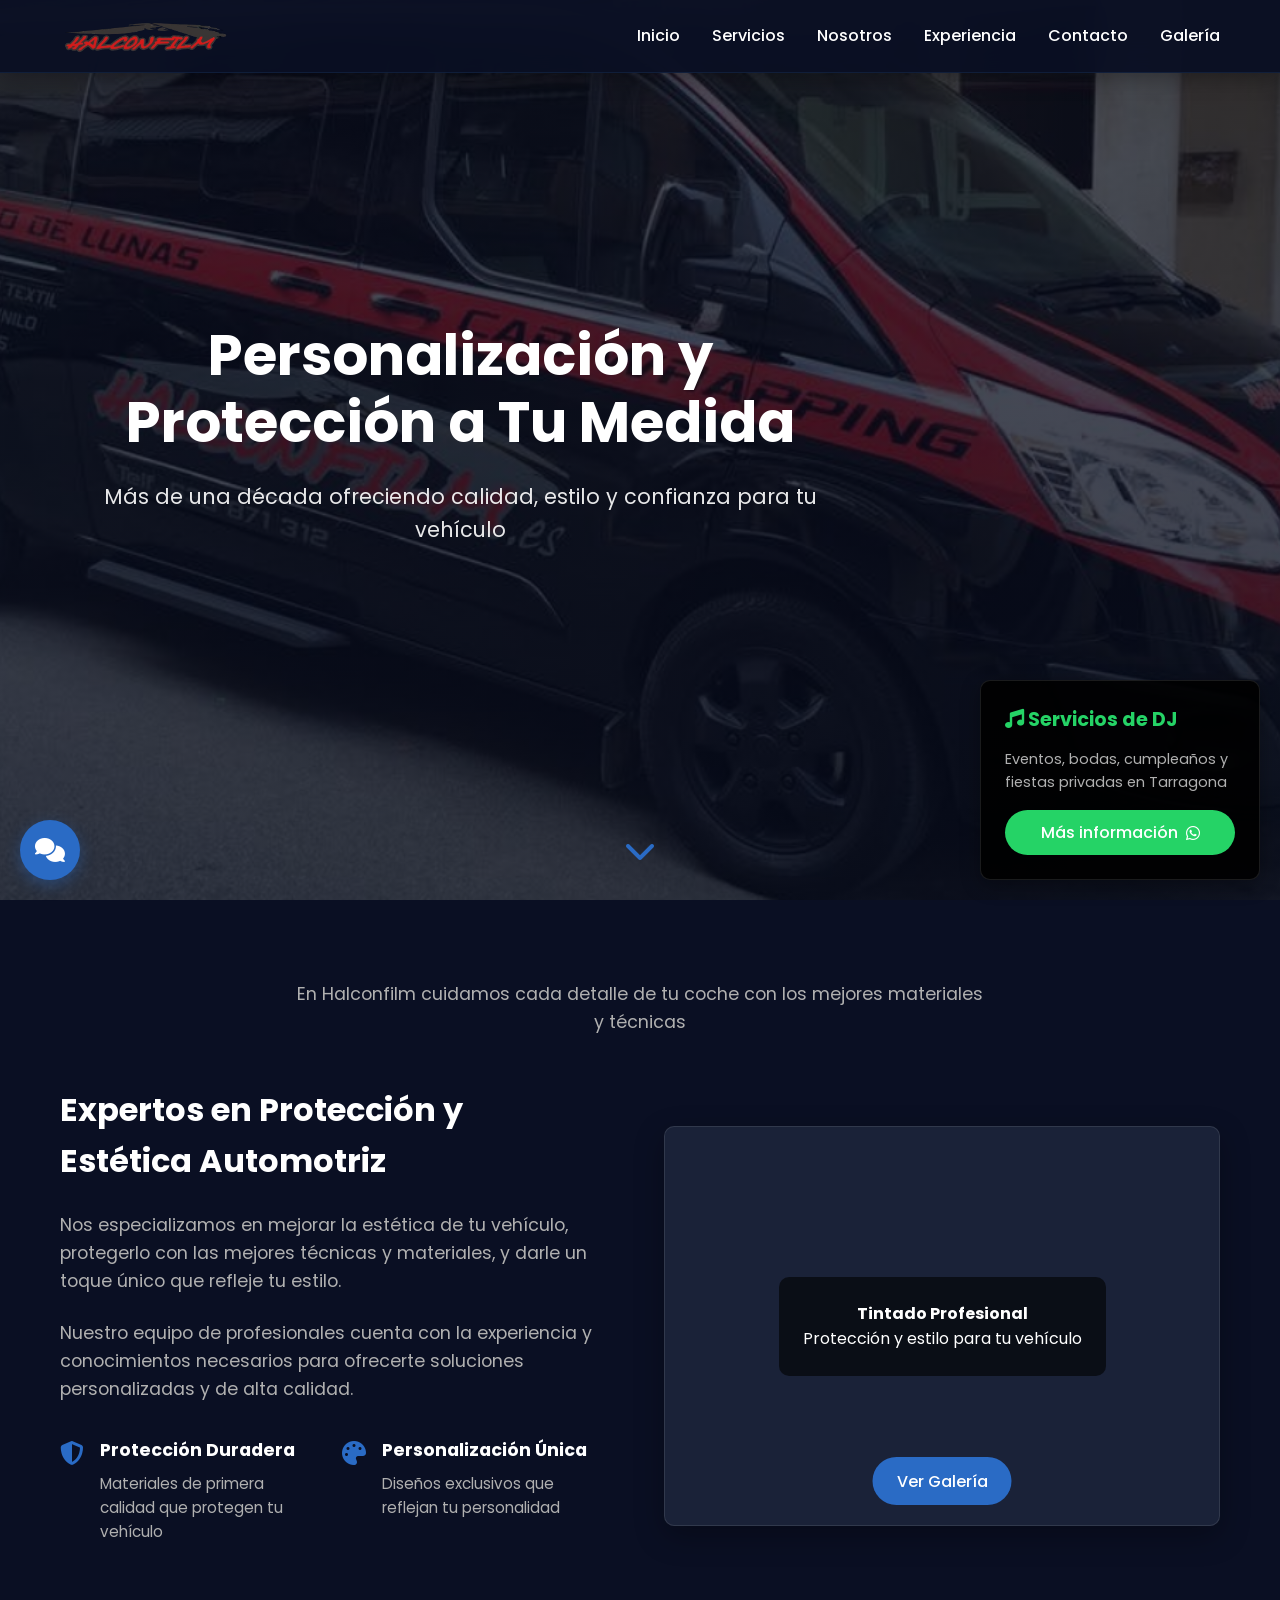
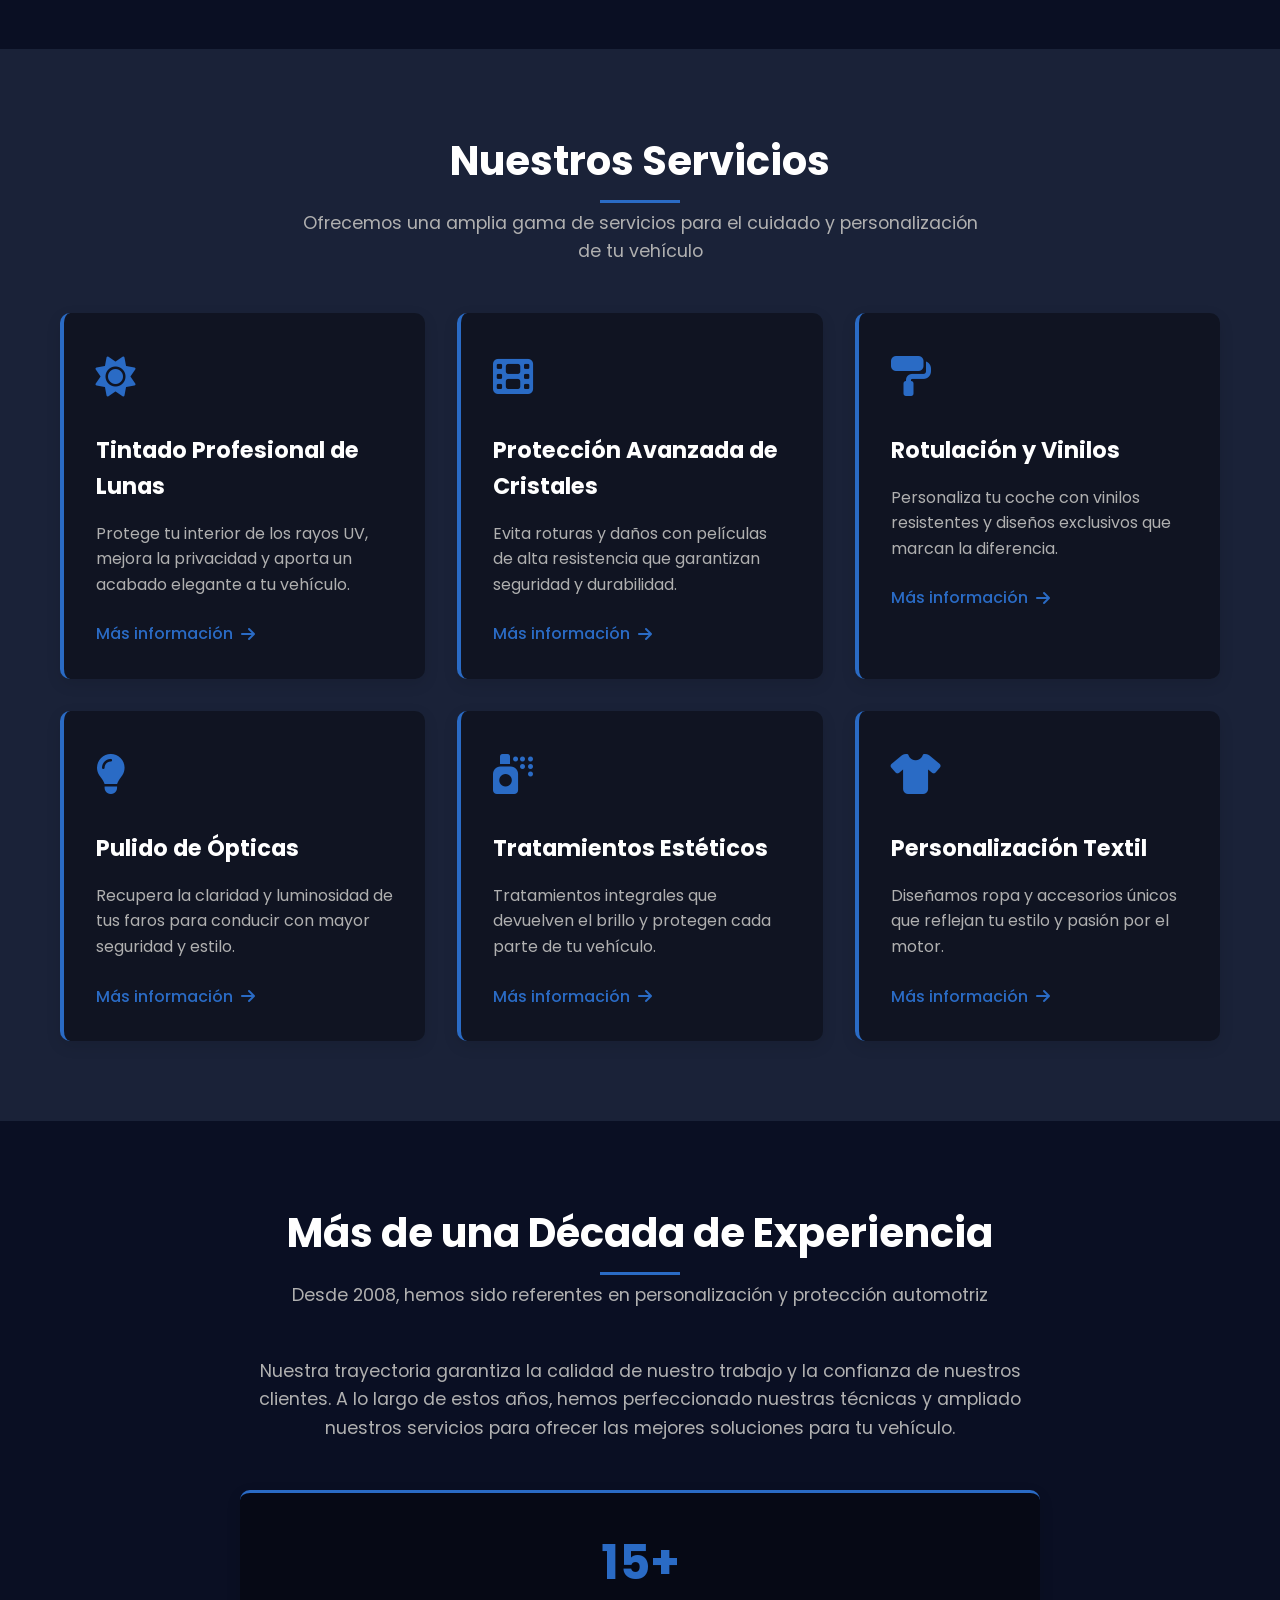
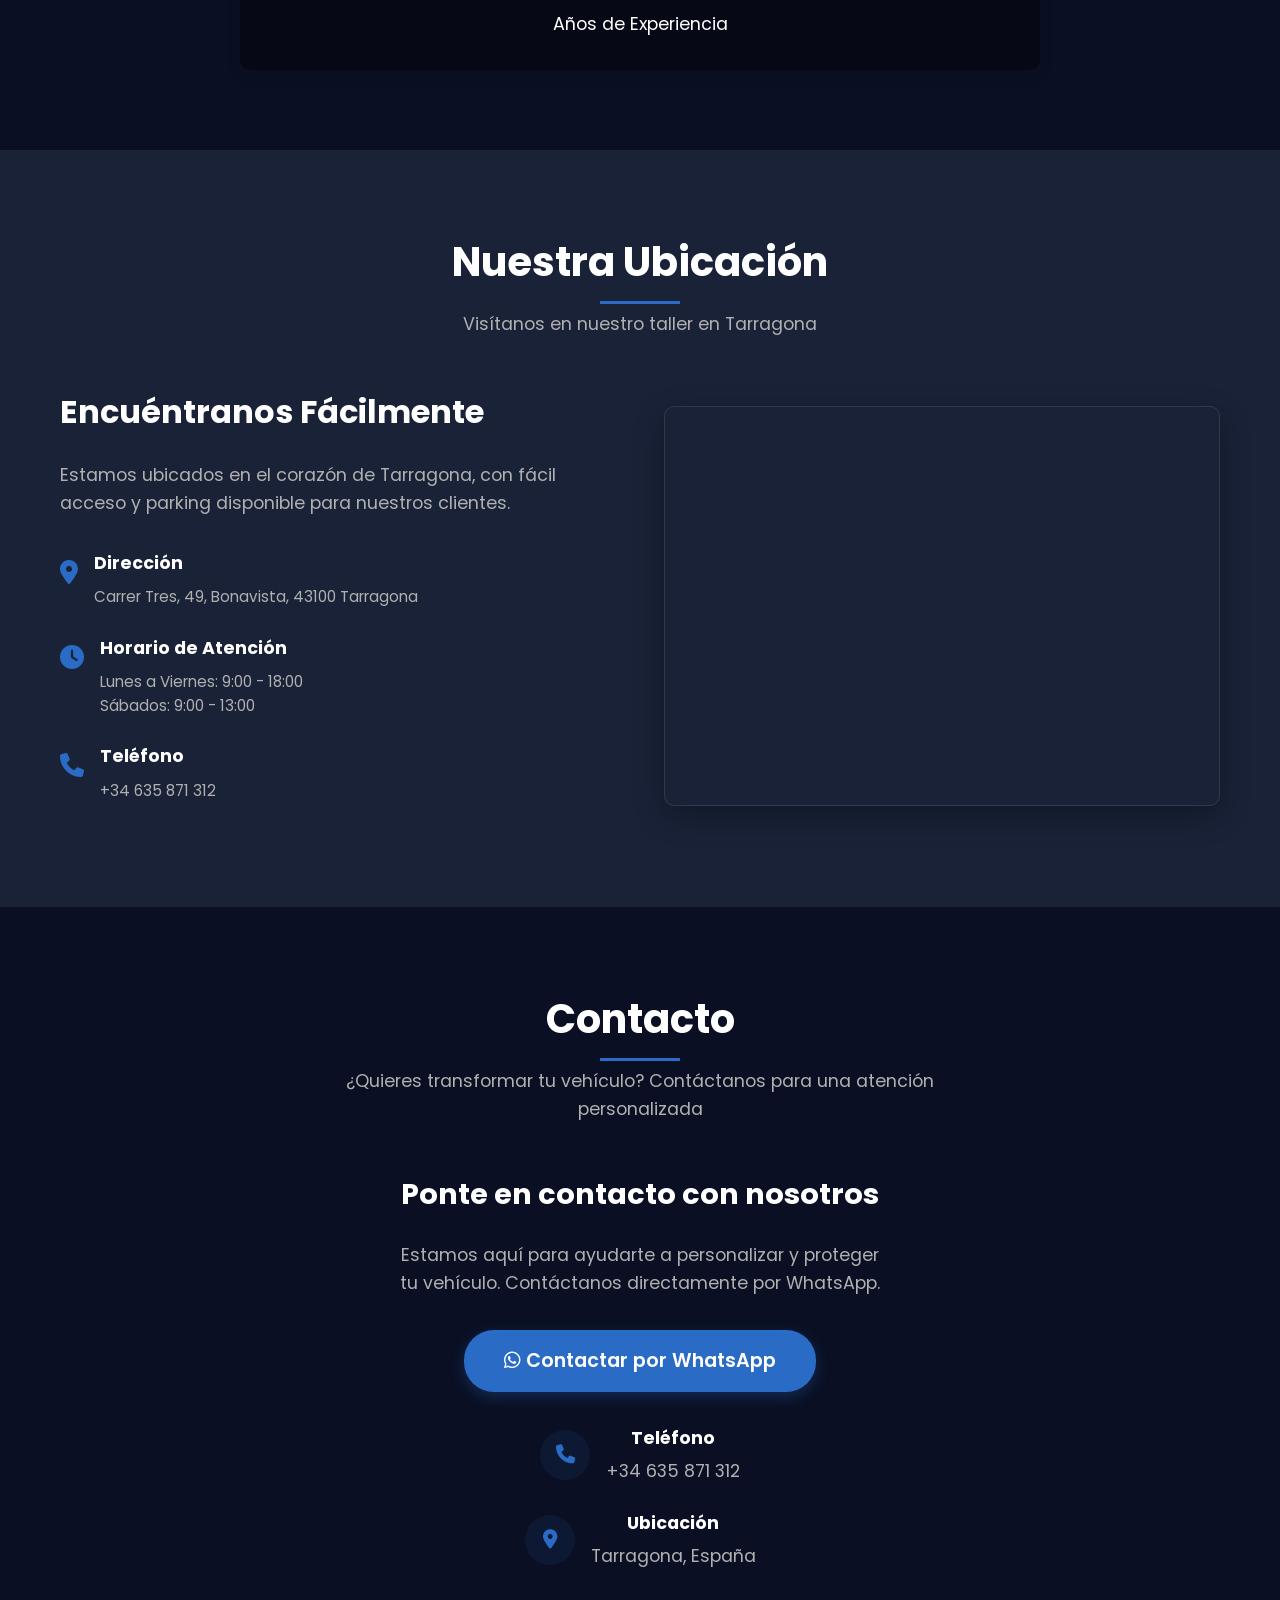
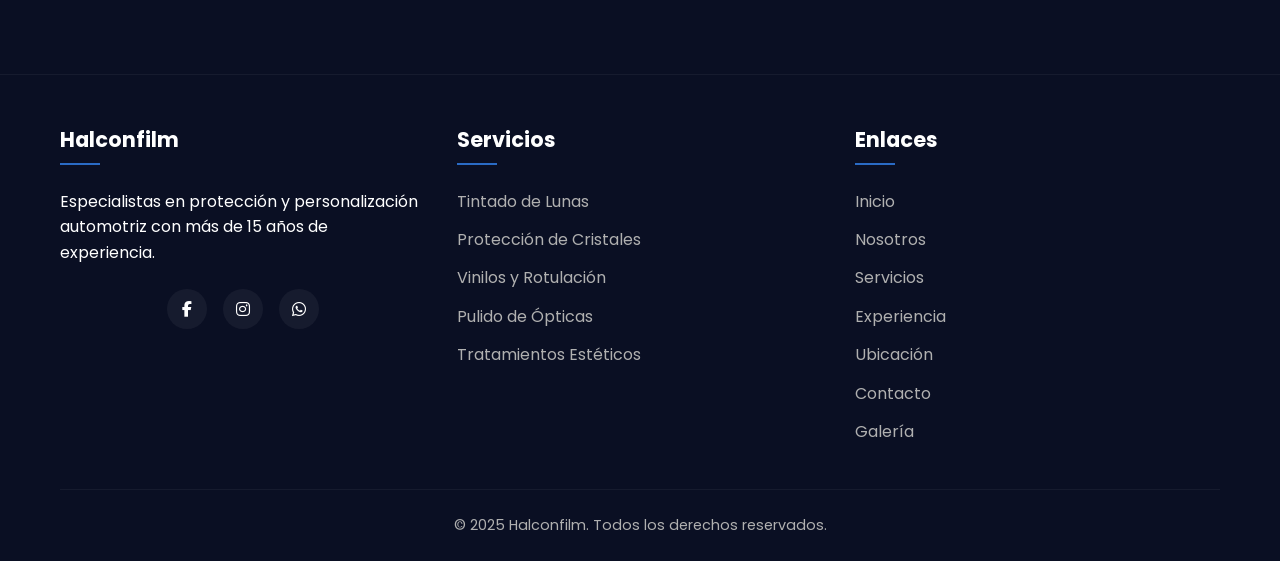
==== commit bfb71e76: "Update index.html" ====
--- a/index.html
+++ b/index.html
@@ -310,6 +310,9 @@
     color: var(--gray);
     font-size: 1.2rem;
     text-align: center;
+    width: 100%;
+    height: 100%;
+    position: relative;
   }
 
   .about-image-placeholder i {
@@ -331,11 +334,49 @@
     text-decoration: none;
     font-weight: 500;
     transition: all 0.3s;
+    z-index: 10;
   }
 
   .gallery-link:hover {
     background: var(--primary-dark);
     transform: translateX(-50%) translateY(-2px);
+  }
+
+  /* Gallery Slider */
+  .gallery-slider {
+    position: relative;
+    width: 100%;
+    height: 100%;
+    overflow: hidden;
+    border-radius: 10px;
+  }
+
+  .slide {
+    position: absolute;
+    top: 0;
+    left: 0;
+    width: 100%;
+    height: 100%;
+    opacity: 0;
+    transition: opacity 1s ease-in-out;
+    background-size: cover;
+    background-position: center;
+    display: flex;
+    align-items: center;
+    justify-content: center;
+  }
+
+  .slide.active {
+    opacity: 1;
+  }
+
+  .slide-content {
+    background: rgba(0, 0, 0, 0.6);
+    padding: 1.5rem;
+    border-radius: 10px;
+    text-align: center;
+    color: white;
+    max-width: 80%;
   }
 
   /* Services Section */
@@ -435,9 +476,80 @@
     color: var(--light);
   }
 
+  /* Location Section */
+  .location {
+    background: var(--dark-light);
+  }
+
+  .location-content {
+    display: grid;
+    grid-template-columns: 1fr 1fr;
+    gap: 3rem;
+    align-items: center;
+  }
+
+  .location-info {
+    padding-right: 1rem;
+  }
+
+  .location-info h3 {
+    font-size: 2rem;
+    margin-bottom: 1.5rem;
+    color: var(--light);
+  }
+
+  .location-info p {
+    margin-bottom: 1.5rem;
+    font-size: 1.1rem;
+    color: var(--gray);
+  }
+
+  .location-details {
+    margin-top: 2rem;
+  }
+
+  .location-item {
+    display: flex;
+    align-items: flex-start;
+    gap: 1rem;
+    margin-bottom: 1.5rem;
+  }
+
+  .location-icon {
+    color: var(--primary);
+    font-size: 1.5rem;
+    margin-top: 5px;
+  }
+
+  .location-text h4 {
+    font-size: 1.1rem;
+    margin-bottom: 0.5rem;
+    color: var(--light);
+  }
+
+  .location-text p {
+    color: var(--gray);
+    font-size: 0.95rem;
+    margin: 0;
+  }
+
+  .map-container {
+    border-radius: 10px;
+    overflow: hidden;
+    box-shadow: 0 10px 30px rgba(0,0,0,0.3);
+    height: 400px;
+    border: 1px solid rgba(255,255,255,0.1);
+  }
+
+  .map-container iframe {
+    width: 100%;
+    height: 100%;
+    border: none;
+  }
+
   /* Contact Section */
   .contact {
-    background: var(--dark-light);
+    background: var(--dark);
   }
 
   .contact-content {
@@ -808,8 +920,8 @@
       grid-template-columns: 1fr;
     }
     
-    .about-image {
-      order: -1;
+    .location-content {
+      grid-template-columns: 1fr;
     }
     
     .hero h1 {
@@ -881,6 +993,18 @@
       height: 400px;
     }
     
+    /* Chat en móviles - esquina inferior derecha */
+    .chat-assistant {
+      left: auto;
+      right: 20px;
+      bottom: 20px;
+    }
+    
+    .chat-container {
+      left: auto;
+      right: 0;
+    }
+    
     .menu-toggle.active span:nth-child(1) {
       transform: rotate(45deg) translate(5px, 5px);
     }
@@ -891,6 +1015,11 @@
     
     .menu-toggle.active span:nth-child(3) {
       transform: rotate(-45deg) translate(7px, -6px);
+    }
+    
+    /* En móviles, la galería va al final de la sección */
+    .about-content .about-image {
+      order: 2;
     }
   }
 
@@ -909,7 +1038,18 @@
     
     .chat-container {
       width: 280px;
-      left: -20px;
+      right: -20px;
+    }
+    
+    .chat-input {
+      flex-direction: column;
+      gap: 0.5rem;
+    }
+    
+    .chat-input button {
+      width: 100%;
+      border-radius: 30px;
+      margin-left: 0;
     }
   }
 
@@ -996,9 +1136,25 @@
         </div>
         
         <div class="about-image">
-          <div class="about-image-placeholder">
-            <i class="fas fa-images"></i>
-            <p>Galería de nuestros trabajos</p>
+          <div class="gallery-slider" id="gallerySlider">
+            <div class="slide active" style="background-image: url('https://images.unsplash.com/photo-1544636331-e26879cd4d9b?ixlib=rb-4.0.3&auto=format&fit=crop&w=600&q=80')">
+              <div class="slide-content">
+                <h4>Tintado Profesional</h4>
+                <p>Protección y estilo para tu vehículo</p>
+              </div>
+            </div>
+            <div class="slide" style="background-image: url('https://images.unsplash.com/photo-1549317661-bd32c8ce0db2?ixlib=rb-4.0.3&auto=format&fit=crop&w=600&q=80')">
+              <div class="slide-content">
+                <h4>Vinilos Personalizados</h4>
+                <p>Diseños únicos para tu coche</p>
+              </div>
+            </div>
+            <div class="slide" style="background-image: url('https://images.unsplash.com/photo-1551524164-6ca5e3aa1c04?ixlib=rb-4.0.3&auto=format&fit=crop&w=600&q=80')">
+              <div class="slide-content">
+                <h4>Protección de Cristales</h4>
+                <p>Seguridad y durabilidad garantizada</p>
+              </div>
+            </div>
           </div>
           <a href="galeria.html" class="gallery-link">Ver Galería</a>
         </div>
@@ -1100,6 +1256,60 @@
             <div class="stat-number">15+</div>
             <div class="stat-text">Años de Experiencia</div>
           </div>
+        </div>
+      </div>
+    </div>
+  </section>
+
+  <!-- Location Section -->
+  <section class="location" id="ubicacion">
+    <div class="container">
+      <div class="section-title">
+        <h2>Nuestra Ubicación</h2>
+        <p>Visítanos en nuestro taller en Tarragona</p>
+      </div>
+      
+      <div class="location-content">
+        <div class="location-info">
+          <h3>Encuéntranos Fácilmente</h3>
+          <p>Estamos ubicados en el corazón de Tarragona, con fácil acceso y parking disponible para nuestros clientes.</p>
+          
+          <div class="location-details">
+            <div class="location-item">
+              <div class="location-icon">
+                <i class="fas fa-map-marker-alt"></i>
+              </div>
+              <div class="location-text">
+                <h4>Dirección</h4>
+                <p>Carrer Tres, 49, Bonavista, 43100 Tarragona</p>
+              </div>
+            </div>
+            
+            <div class="location-item">
+              <div class="location-icon">
+                <i class="fas fa-clock"></i>
+              </div>
+              <div class="location-text">
+                <h4>Horario de Atención</h4>
+                <p>Lunes a Viernes: 9:00 - 18:00</p>
+                <p>Sábados: 9:00 - 13:00</p>
+              </div>
+            </div>
+            
+            <div class="location-item">
+              <div class="location-icon">
+                <i class="fas fa-phone"></i>
+              </div>
+              <div class="location-text">
+                <h4>Teléfono</h4>
+                <p>+34 635 871 312</p>
+              </div>
+            </div>
+          </div>
+        </div>
+        
+        <div class="map-container">
+          <iframe src="https://www.google.com/maps/embed?pb=!1m18!1m12!1m3!1d3023.015885052578!2d1.2873597760714264!3d41.11888797131242!2m3!1f0!2f0!3f0!3m2!1i1024!2i768!4f13.1!3m3!1m2!1s0x12a3f5f5c5c5c5c5%3A0x5c5c5c5c5c5c5c5c!2sCarrer%20Tres%2C%2049%2C%2043100%20Tarragona!5e0!3m2!1ses!2ses!4v1690000000000!5m2!1ses!2ses" allowfullscreen="" loading="lazy" referrerpolicy="no-referrer-when-downgrade"></iframe>
         </div>
       </div>
     </div>
@@ -1180,6 +1390,7 @@
             <li><a href="#nosotros">Nosotros</a></li>
             <li><a href="#servicios">Servicios</a></li>
             <li><a href="#experiencia">Experiencia</a></li>
+            <li><a href="#ubicacion">Ubicación</a></li>
             <li><a href="#contacto">Contacto</a></li>
             <li><a href="galeria.html">Galería</a></li>
           </ul>
@@ -1261,6 +1472,22 @@
       }
     });
 
+    // Gallery Slider
+    const gallerySlider = document.getElementById('gallerySlider');
+    if (gallerySlider) {
+      const slides = gallerySlider.querySelectorAll('.slide');
+      let currentSlide = 0;
+      
+      function nextSlide() {
+        slides[currentSlide].classList.remove('active');
+        currentSlide = (currentSlide + 1) % slides.length;
+        slides[currentSlide].classList.add('active');
+      }
+      
+      // Cambiar slide cada 5 segundos
+      setInterval(nextSlide, 5000);
+    }
+
     // Chat Assistant
     const chatToggle = document.getElementById('chatToggle');
     const chatContainer = document.getElementById('chatContainer');
@@ -1288,8 +1515,9 @@
       userMessage.textContent = message;
       chatMessages.appendChild(userMessage);
       
-      // Clear input
+      // Clear input and hide keyboard on mobile
       chatInput.value = '';
+      chatInput.blur(); // Esto oculta el teclado en móviles
       
       // Scroll to bottom
       chatMessages.scrollTop = chatMessages.scrollHeight;
@@ -1338,7 +1566,7 @@
       });
     });
 
-    // Bot response logic
+    // Bot response logic - Mejorado para responder preguntas personalizadas
     function getBotResponse(message) {
       const lowerMessage = message.toLowerCase();
       
@@ -1348,37 +1576,47 @@
       }
       
       // Location
-      if (lowerMessage.includes('dónde') || lowerMessage.includes('ubicación') || lowerMessage.includes('ubicados')) {
-        return 'Estamos ubicados en Tarragona, España. Puedes contactarnos para obtener la dirección exacta.';
+      if (lowerMessage.includes('dónde') || lowerMessage.includes('ubicación') || lowerMessage.includes('ubicados') || lowerMessage.includes('dirección')) {
+        return 'Estamos ubicados en Carrer Tres, 49, Bonavista, 43100 Tarragona. Puedes usar Google Maps para encontrar nuestra ubicación exacta.';
       }
       
       // Contact
-      if (lowerMessage.includes('contacto') || lowerMessage.includes('teléfono') || lowerMessage.includes('whatsapp')) {
+      if (lowerMessage.includes('contacto') || lowerMessage.includes('teléfono') || lowerMessage.includes('whatsapp') || lowerMessage.includes('llamar')) {
         return 'Puedes contactarnos al +34 635 871 312 o a través de WhatsApp haciendo clic en el botón de contacto de nuestra página. Estamos disponibles para atenderte.';
       }
       
       // Experience
-      if (lowerMessage.includes('experiencia') || lowerMessage.includes('años') || lowerMessage.includes('cuánto tiempo')) {
+      if (lowerMessage.includes('experiencia') || lowerMessage.includes('años') || lowerMessage.includes('cuánto tiempo') || lowerMessage.includes('trayectoria')) {
         return 'Contamos con más de 15 años de experiencia en protección y personalización automotriz. Desde 2008 hemos sido referentes en el sector.';
       }
       
       // Pricing
-      if (lowerMessage.includes('precio') || lowerMessage.includes('cuánto cuesta') || lowerMessage.includes('coste')) {
+      if (lowerMessage.includes('precio') || lowerMessage.includes('cuánto cuesta') || lowerMessage.includes('coste') || lowerMessage.includes('presupuesto')) {
         return 'Los precios varían según el servicio y las características de tu vehículo. Te recomendamos contactarnos para una cotización personalizada sin compromiso.';
       }
       
       // Hours
-      if (lowerMessage.includes('horario') || lowerMessage.includes('cuándo abren') || lowerMessage.includes('disponibilidad')) {
-        return 'Puedes contactarnos para consultar nuestros horarios de atención. Estamos disponibles para atenderte y programar una cita.';
+      if (lowerMessage.includes('horario') || lowerMessage.includes('cuándo abren') || lowerMessage.includes('disponibilidad') || lowerMessage.includes('atienen')) {
+        return 'Nuestro horario de atención es de Lunes a Viernes de 9:00 a 18:00 y Sábados de 9:00 a 13:00. Puedes contactarnos para programar una cita.';
       }
       
       // Gallery
-      if (lowerMessage.includes('galería') || lowerMessage.includes('trabajos') || lowerMessage.includes('ejemplos')) {
+      if (lowerMessage.includes('galería') || lowerMessage.includes('trabajos') || lowerMessage.includes('ejemplos') || lowerMessage.includes('fotos')) {
         return 'Puedes ver ejemplos de nuestros trabajos en la galería de nuestra página web. Tenemos una amplia variedad de proyectos realizados.';
       }
       
-      // Default response
-      return 'Gracias por tu mensaje. Para obtener información más específica sobre nuestros servicios, ubicación o precios, no dudes en contactarnos directamente. Estaremos encantados de ayudarte.';
+      // Greetings
+      if (lowerMessage.includes('hola') || lowerMessage.includes('buenas')) {
+        return '¡Hola! Soy el asistente virtual de Halconfilm. ¿En qué puedo ayudarte? Puedes preguntarme sobre nuestros servicios, ubicación, horarios o cualquier otra información.';
+      }
+      
+      // Thank you
+      if (lowerMessage.includes('gracias')) {
+        return '¡De nada! Estoy aquí para ayudarte. Si tienes más preguntas, no dudes en consultarme.';
+      }
+      
+      // Default response - Más personalizado
+      return 'Gracias por tu mensaje. Para obtener información más específica sobre nuestros servicios, ubicación, horarios o precios, no dudes en contactarnos directamente al +34 635 871 312. Estaremos encantados de ayudarte personalmente.';
     }
   </script>
 </body>
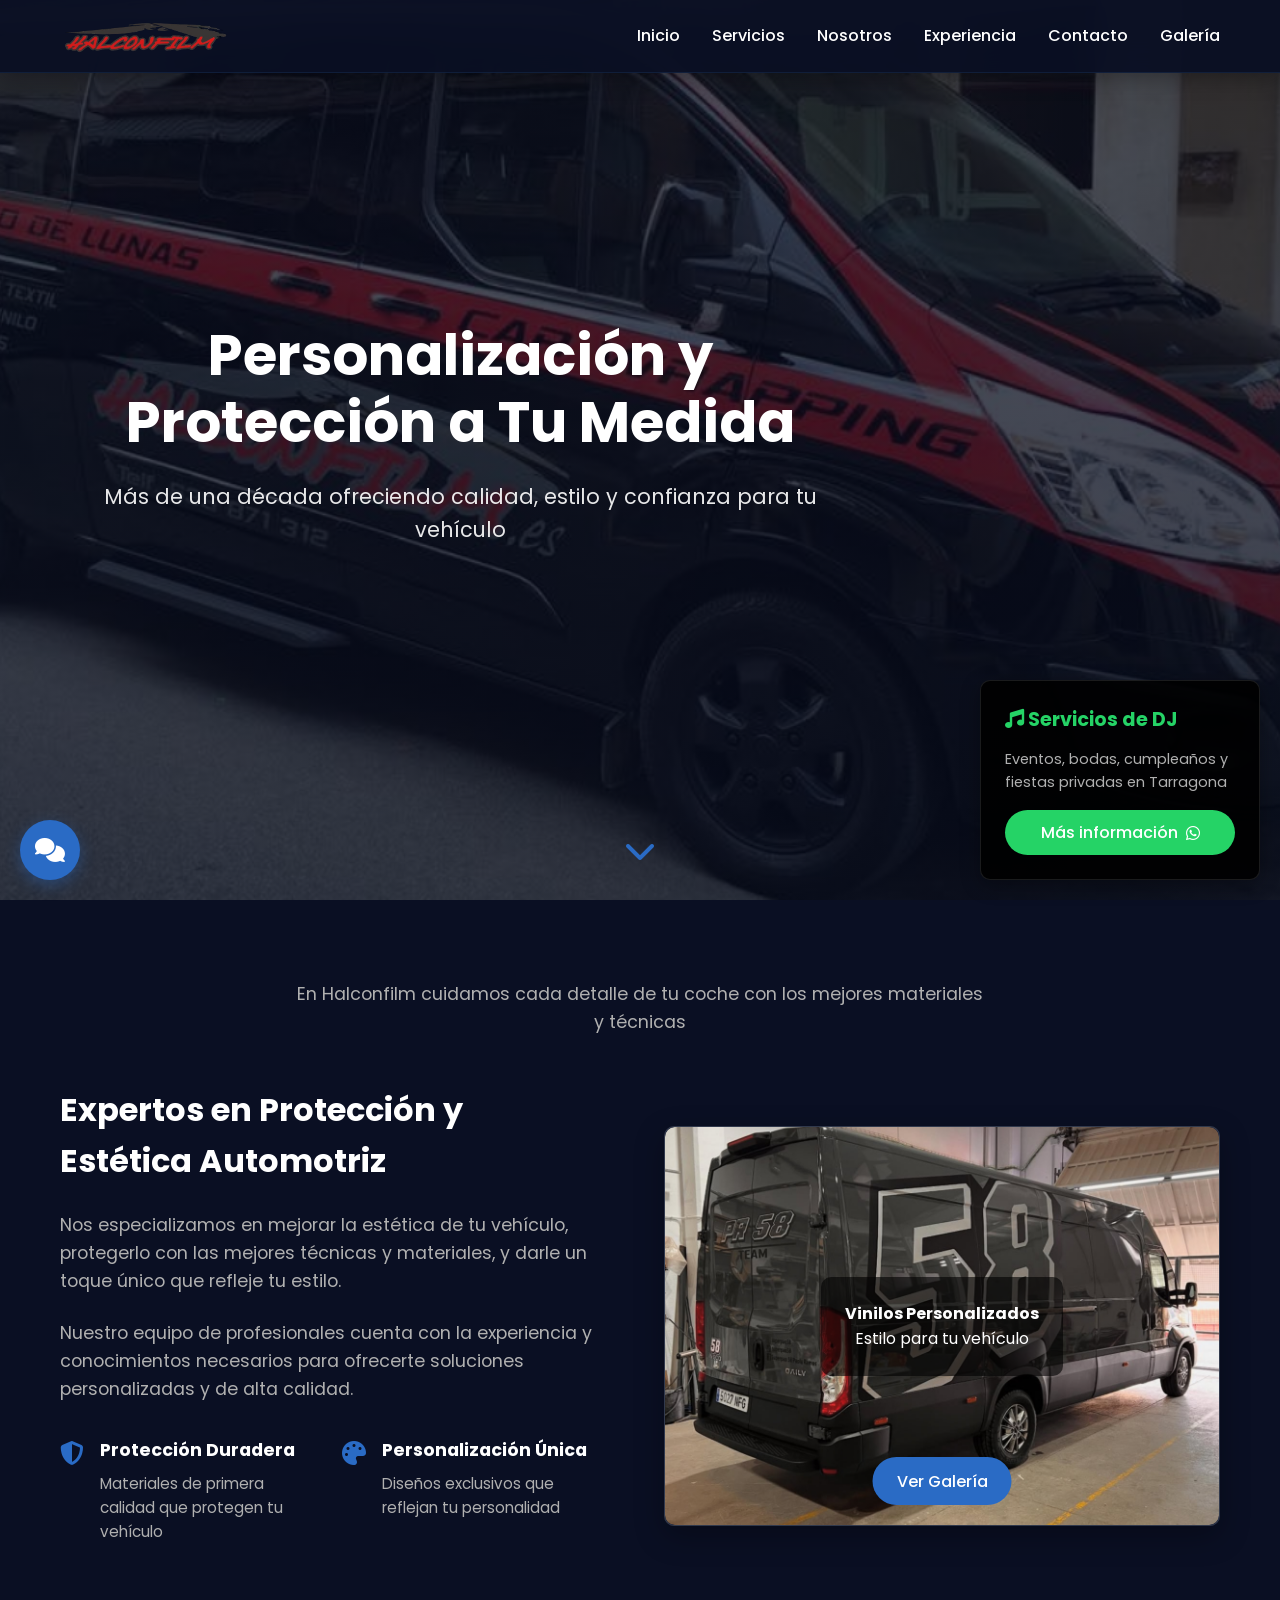
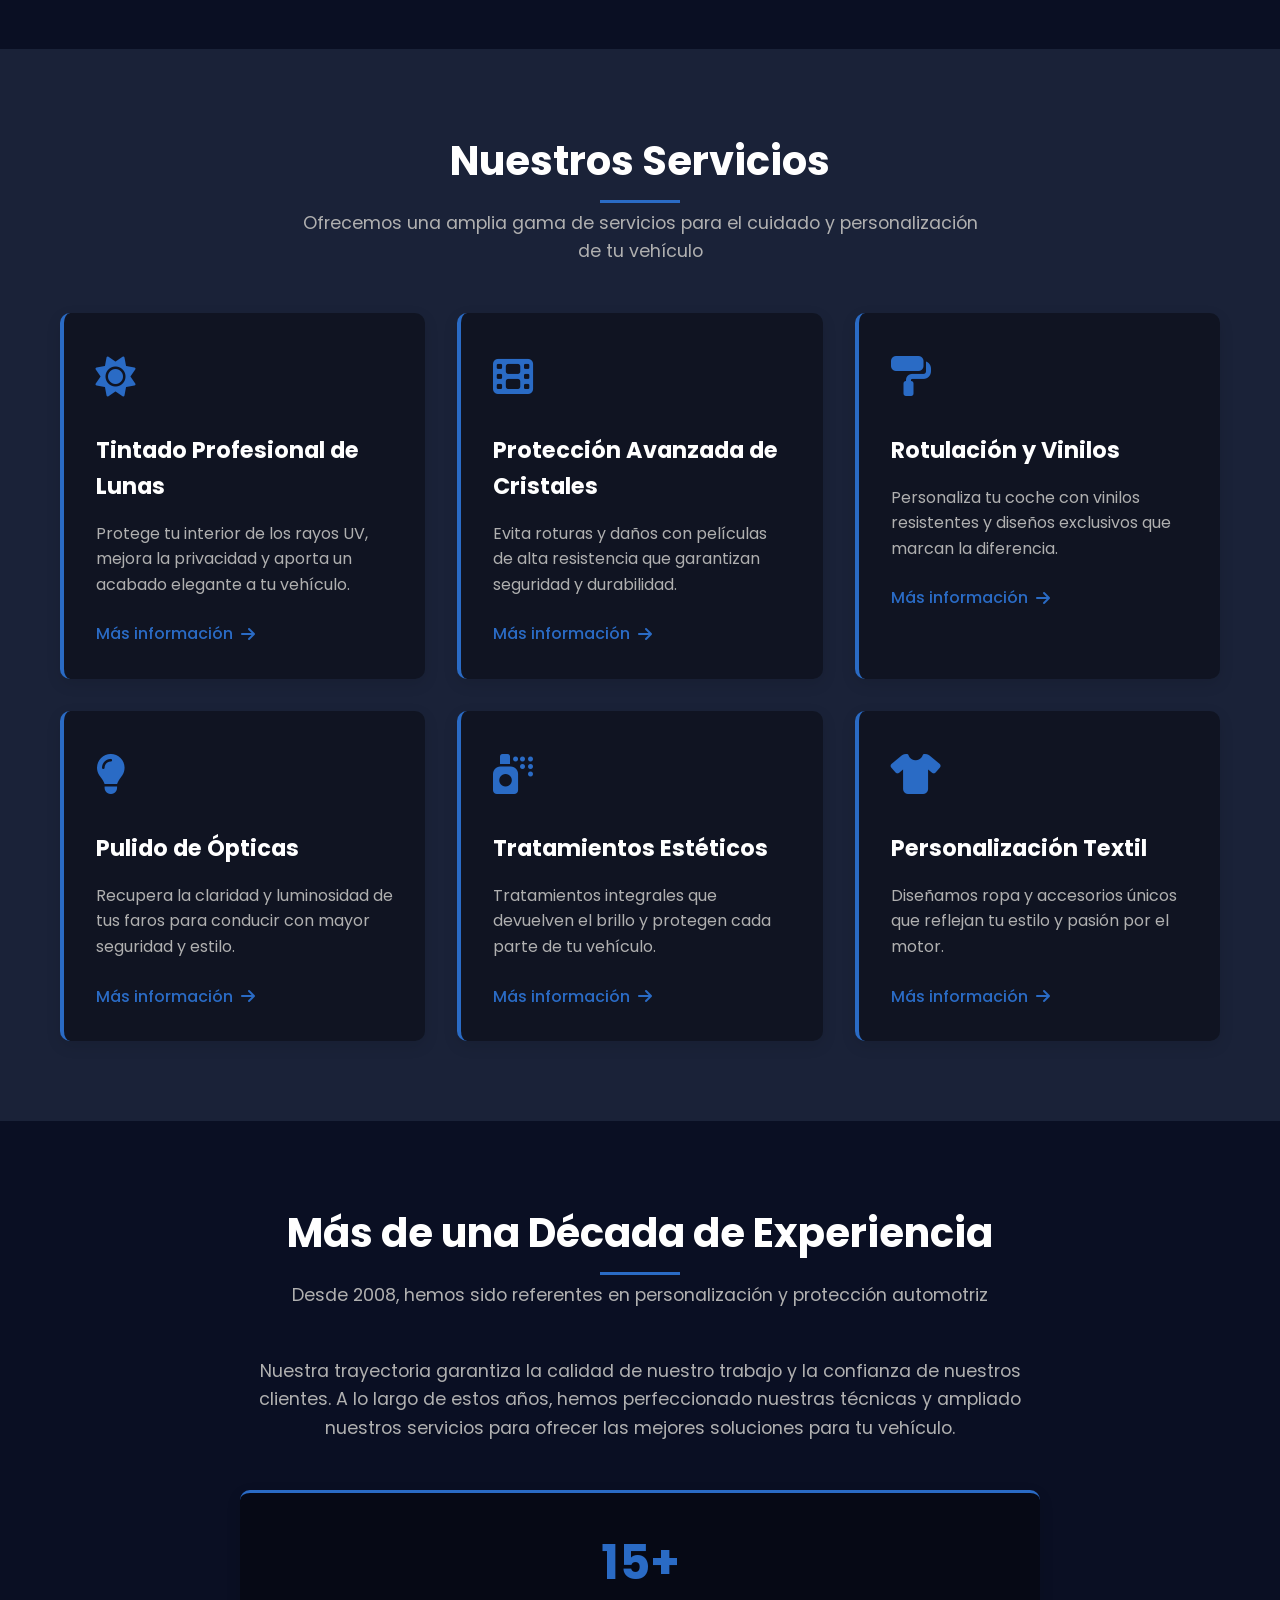
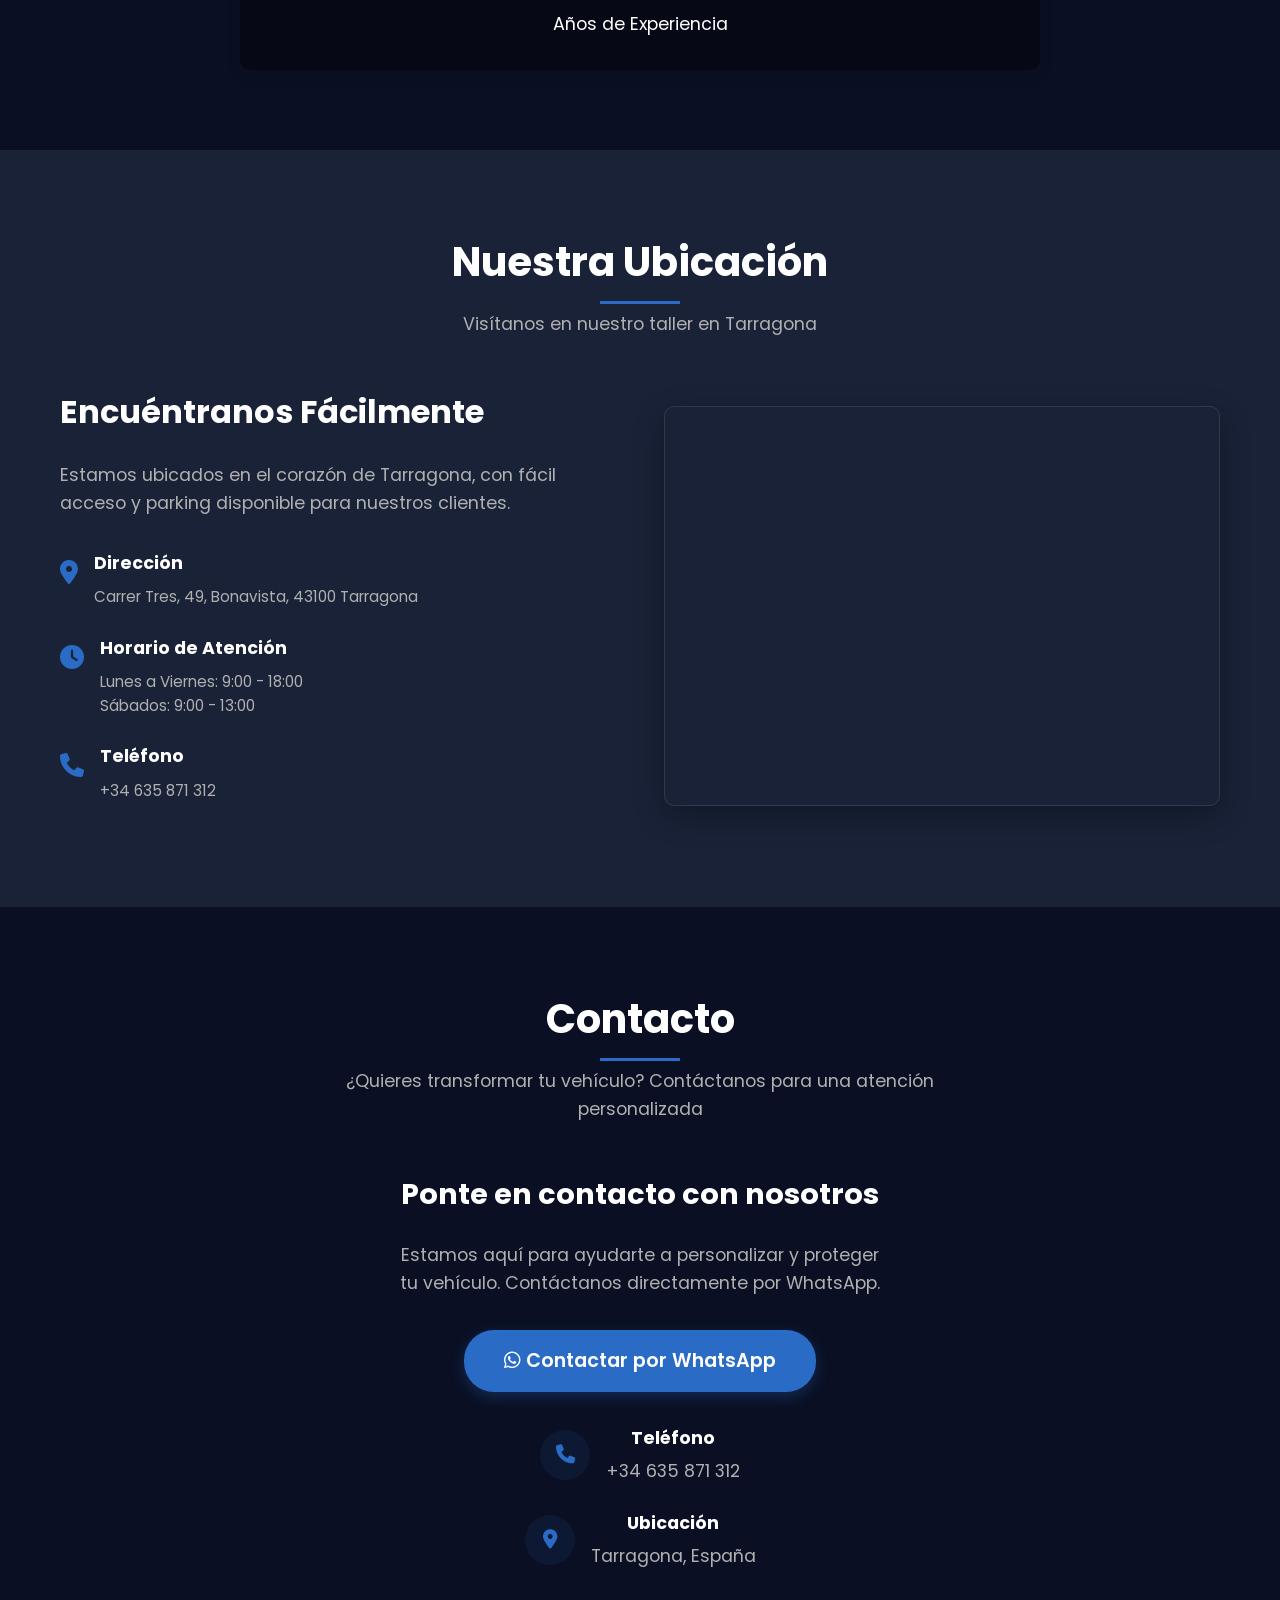
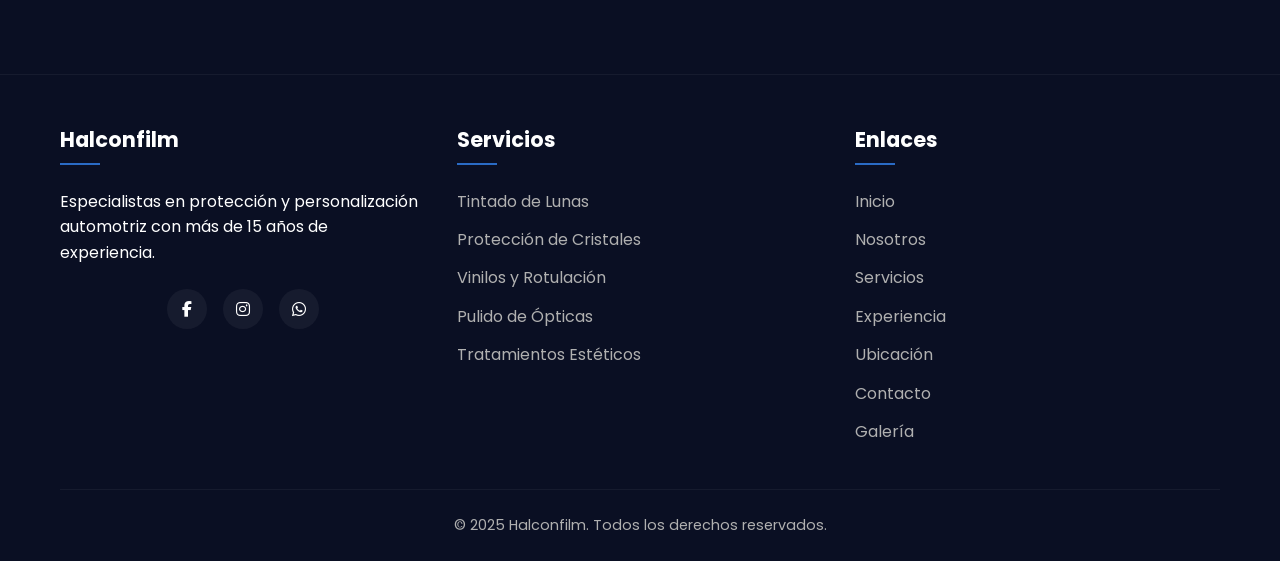
==== commit 1eb8471c: "Update index.html" ====
--- a/index.html
+++ b/index.html
@@ -1137,22 +1137,21 @@
         
         <div class="about-image">
           <div class="gallery-slider" id="gallerySlider">
-            <div class="slide active" style="background-image: url('https://images.unsplash.com/photo-1544636331-e26879cd4d9b?ixlib=rb-4.0.3&auto=format&fit=crop&w=600&q=80')">
+            <div class="slide active" style="background-image: url('IMG_7021.jpeg')">
               <div class="slide-content">
-                <h4>Tintado Profesional</h4>
-                <p>Protección y estilo para tu vehículo</p>
+                <h4>Vinilos Personalizados</h4>
+                <p>Estilo para tu vehículo</p>
               </div>
             </div>
-            <div class="slide" style="background-image: url('https://images.unsplash.com/photo-1549317661-bd32c8ce0db2?ixlib=rb-4.0.3&auto=format&fit=crop&w=600&q=80')">
+            <div class="slide" style="background-image: url('IMG_7022.jpeg')">
               <div class="slide-content">
-                <h4>Vinilos Personalizados</h4>
-                <p>Diseños únicos para tu coche</p>
+                <h4>Pulido de ópticas</h4>
               </div>
             </div>
-            <div class="slide" style="background-image: url('https://images.unsplash.com/photo-1551524164-6ca5e3aa1c04?ixlib=rb-4.0.3&auto=format&fit=crop&w=600&q=80')">
+            <div class="slide" style="background-image: url('IMG_7024.jpeg')">
               <div class="slide-content">
-                <h4>Protección de Cristales</h4>
-                <p>Seguridad y durabilidad garantizada</p>
+                <h4>Tintado de lunas</h4>
+                <p>Seguridad y durabilidad</p>
               </div>
             </div>
           </div>
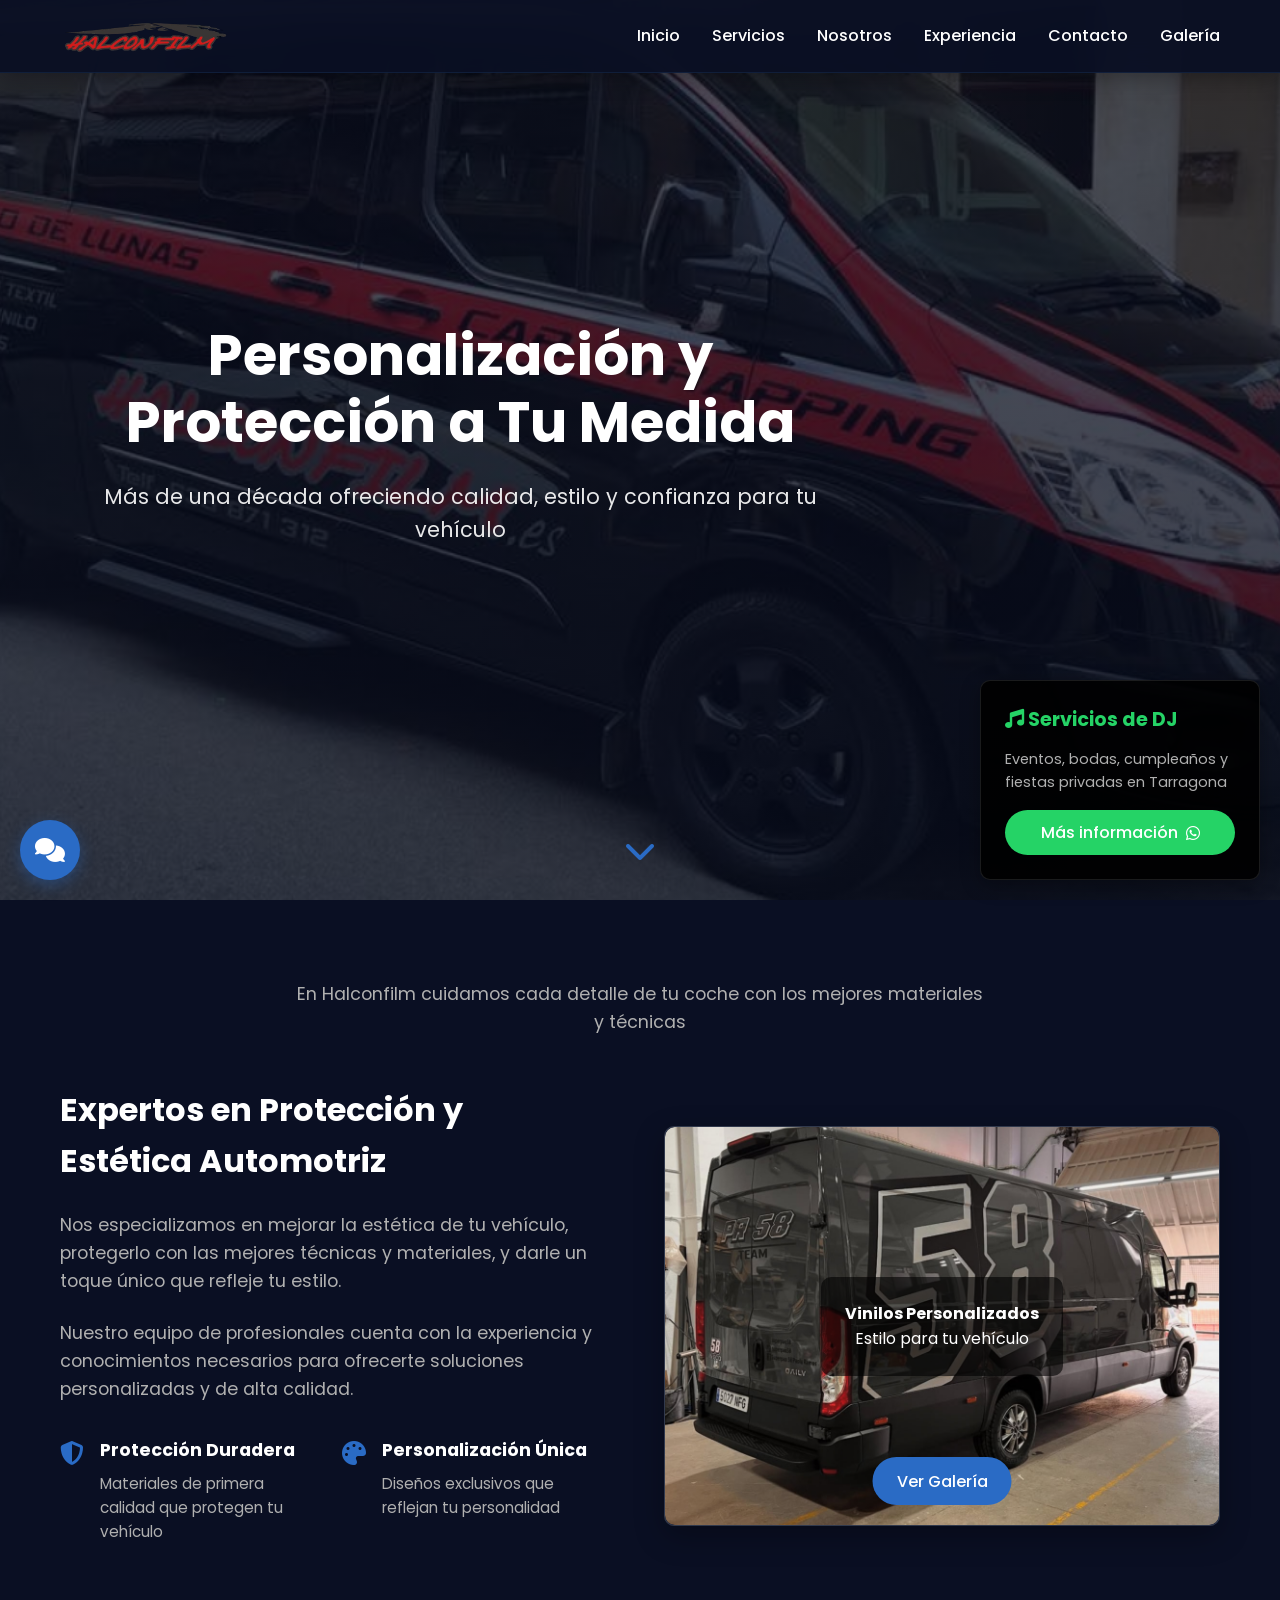
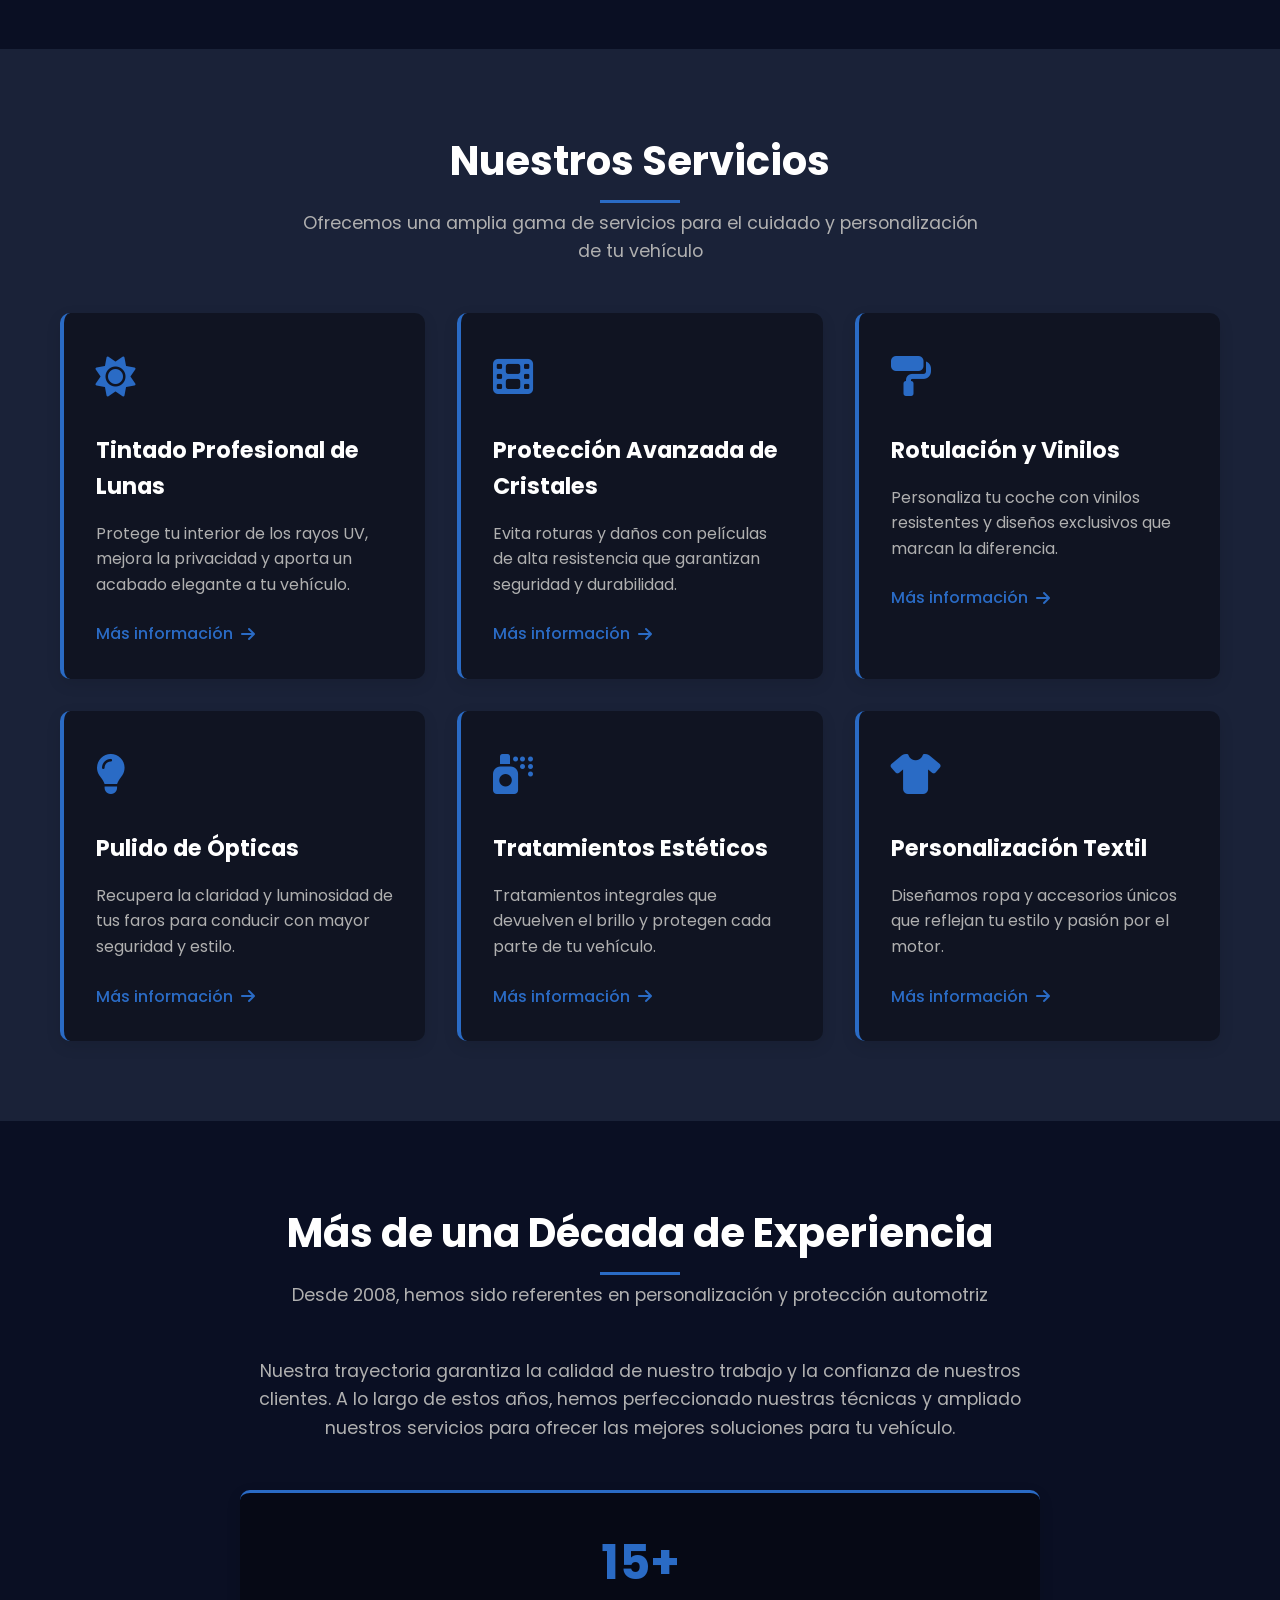
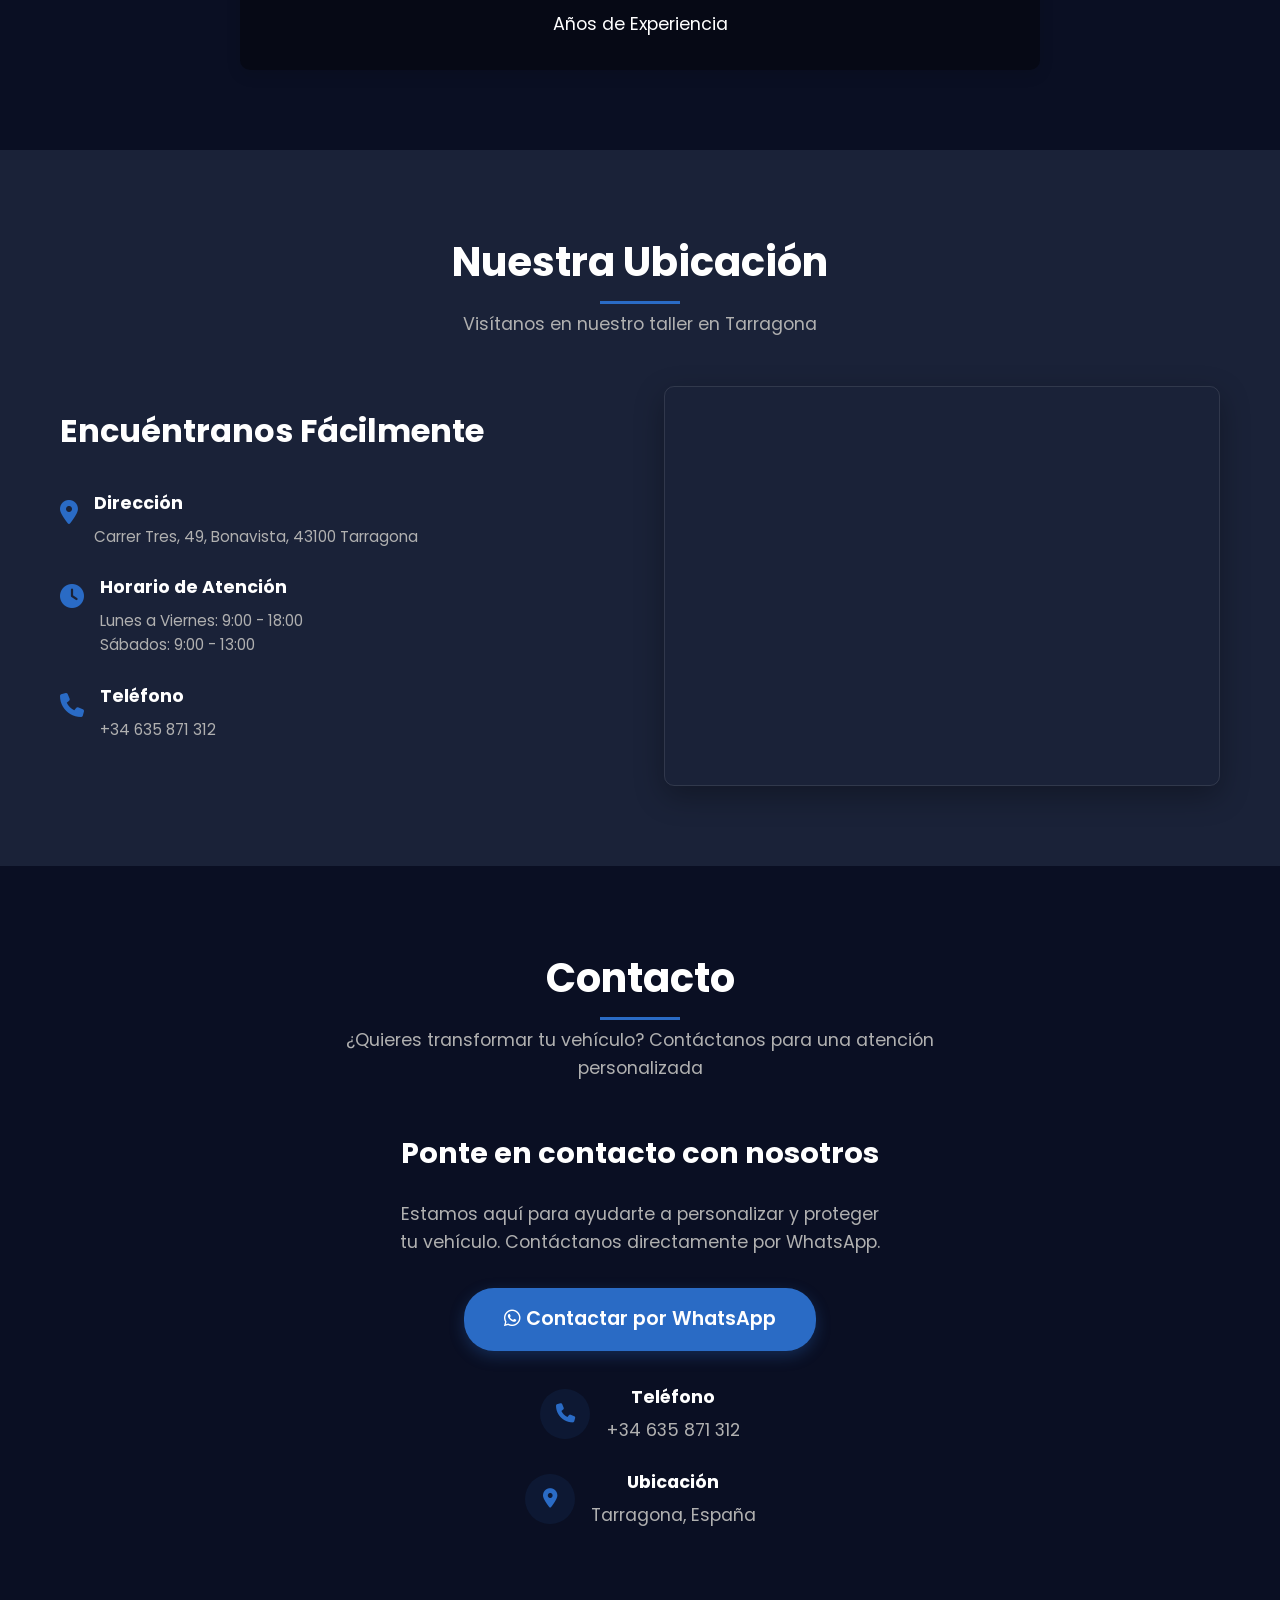
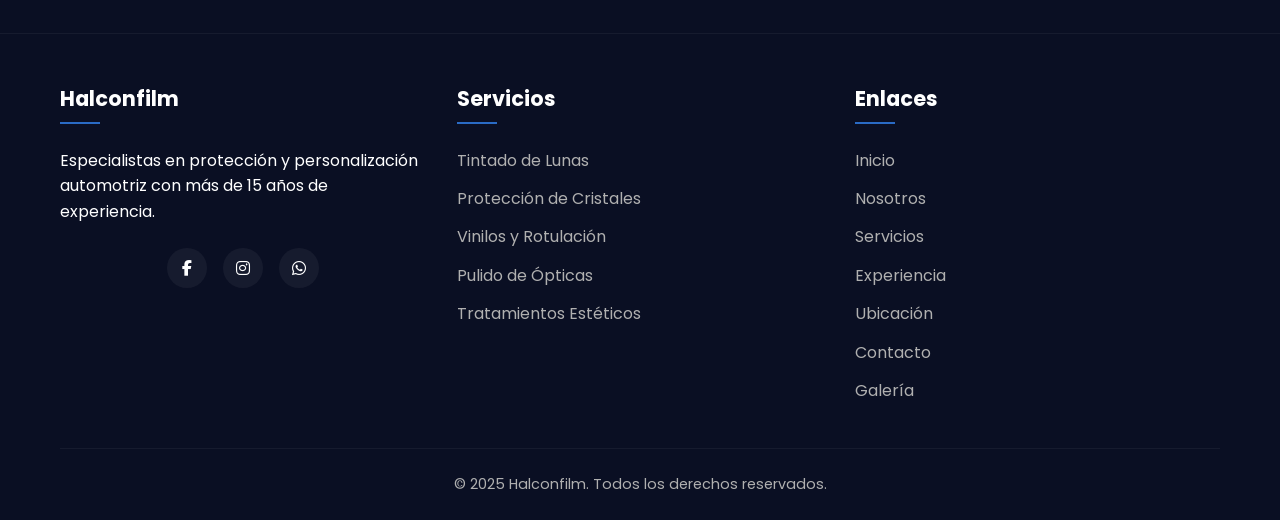
==== commit 8e076529: "Update index.html" ====
--- a/index.html
+++ b/index.html
@@ -1271,7 +1271,6 @@
       <div class="location-content">
         <div class="location-info">
           <h3>Encuéntranos Fácilmente</h3>
-          <p>Estamos ubicados en el corazón de Tarragona, con fácil acceso y parking disponible para nuestros clientes.</p>
           
           <div class="location-details">
             <div class="location-item">
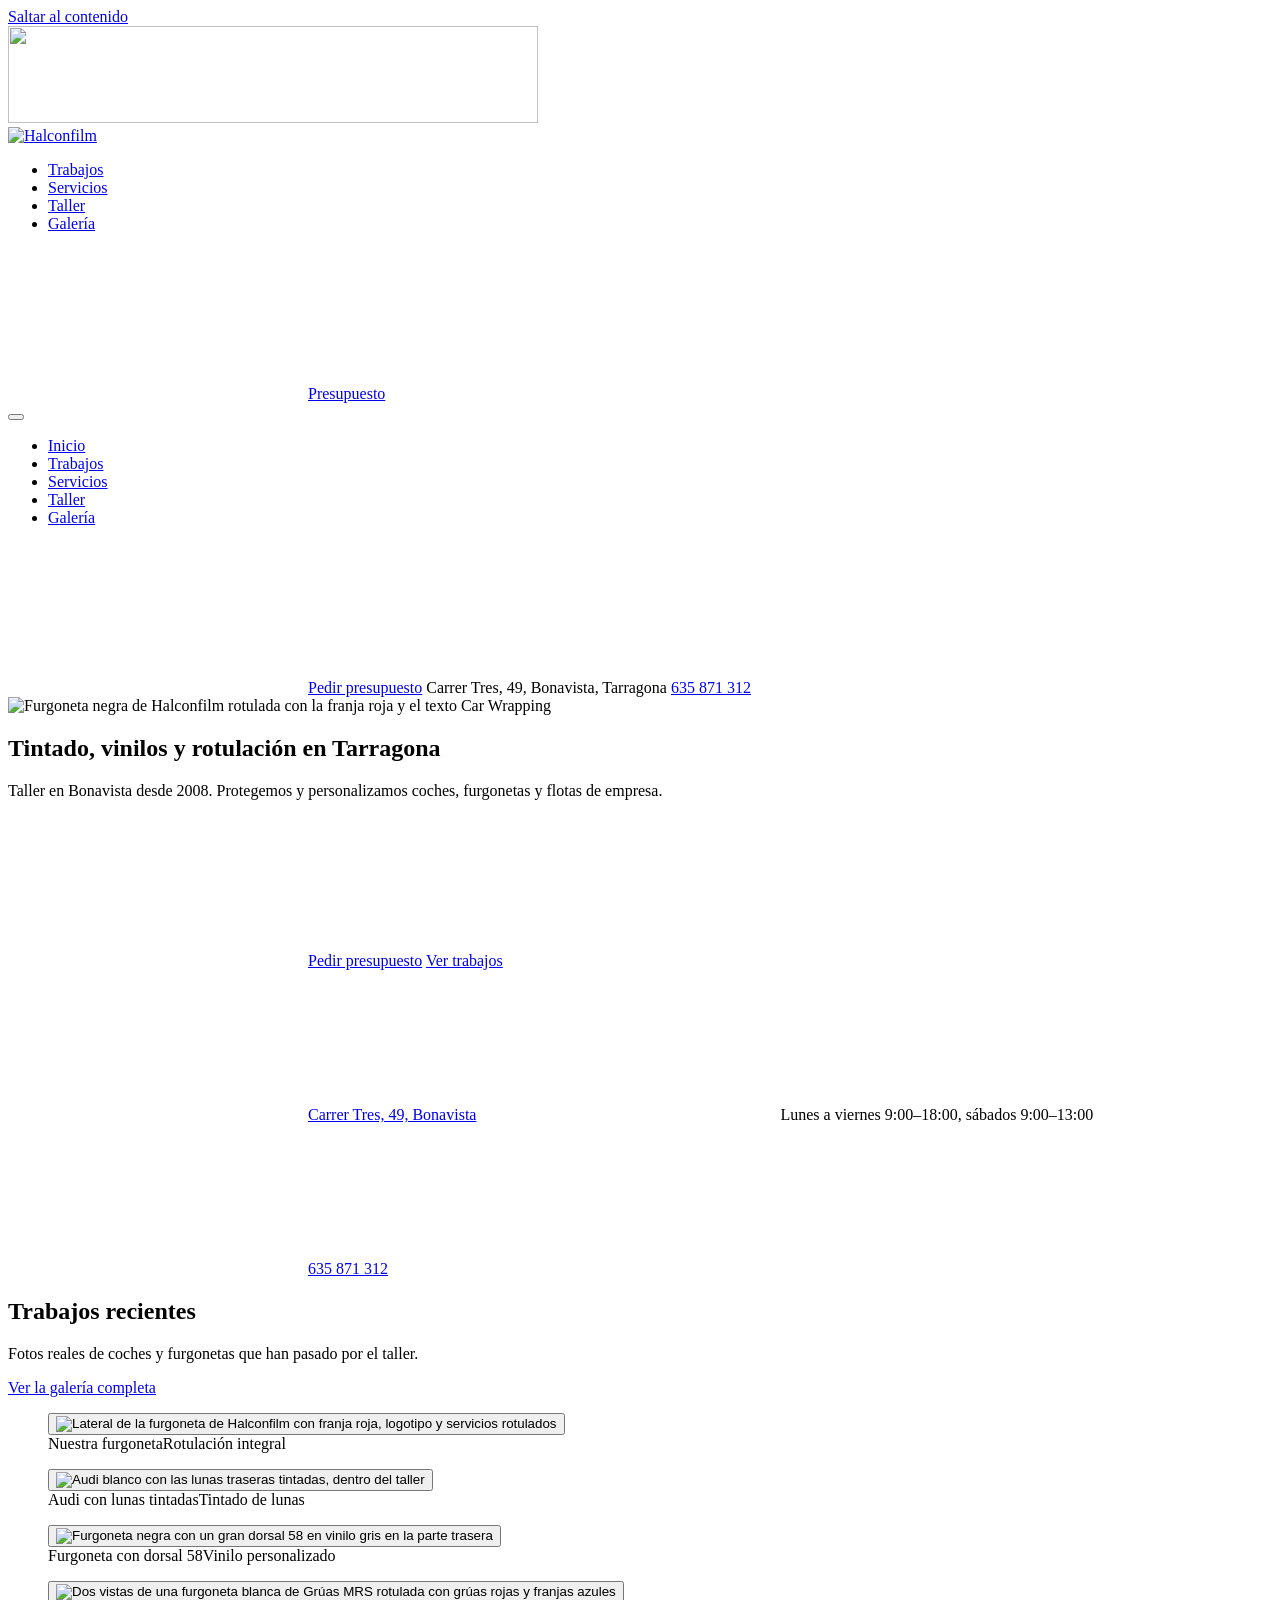
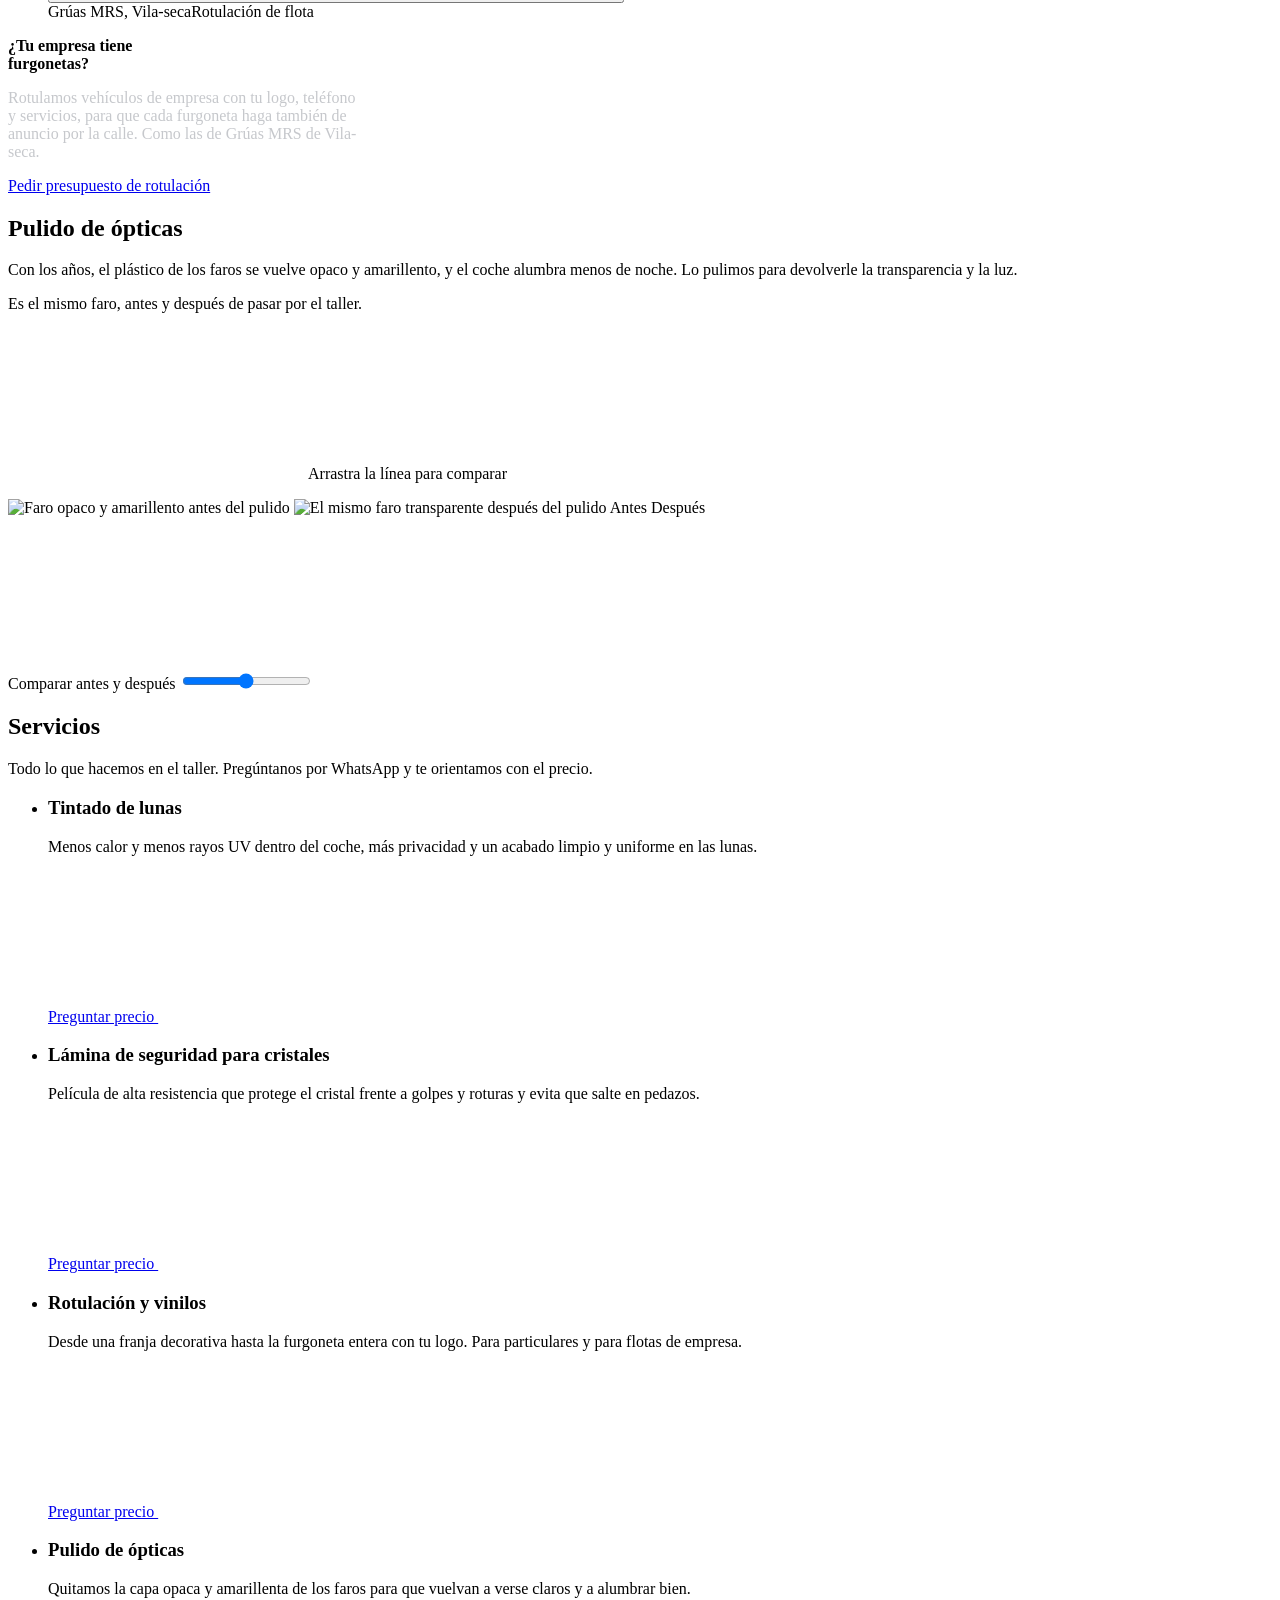
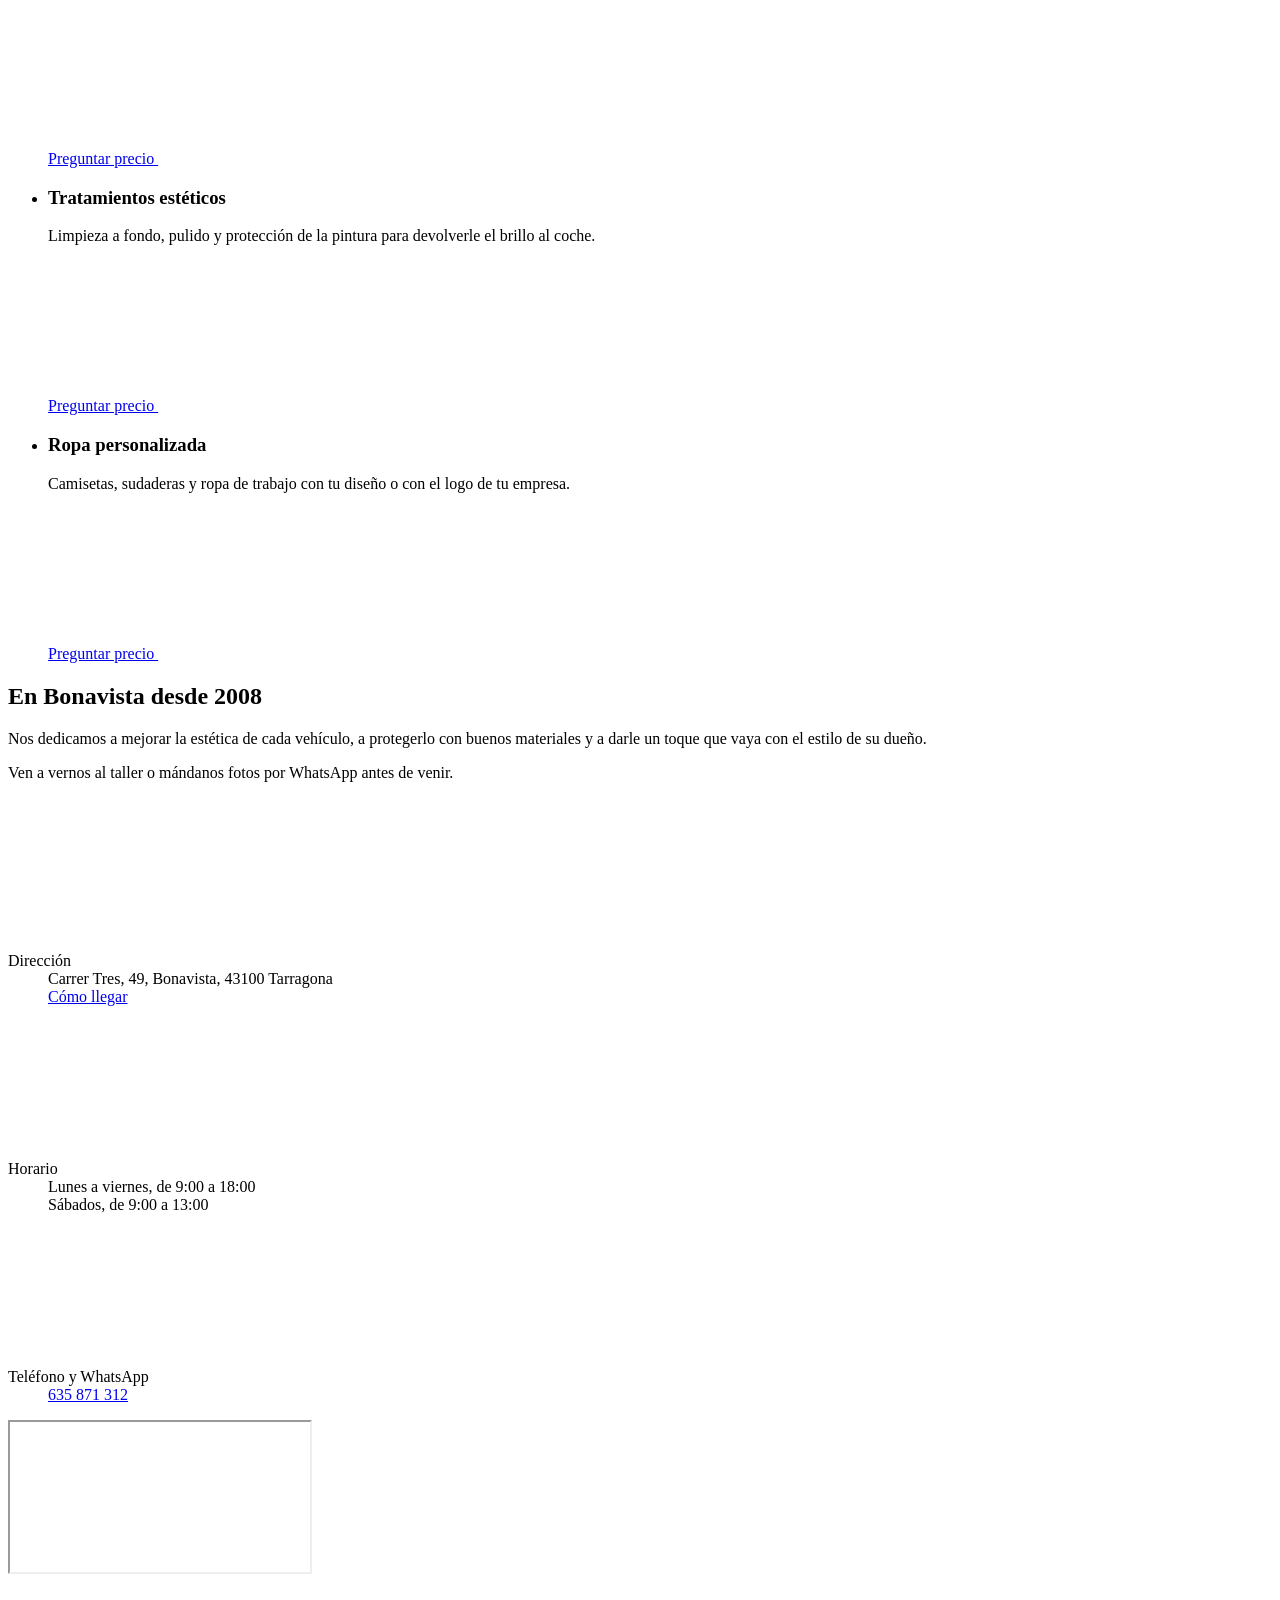
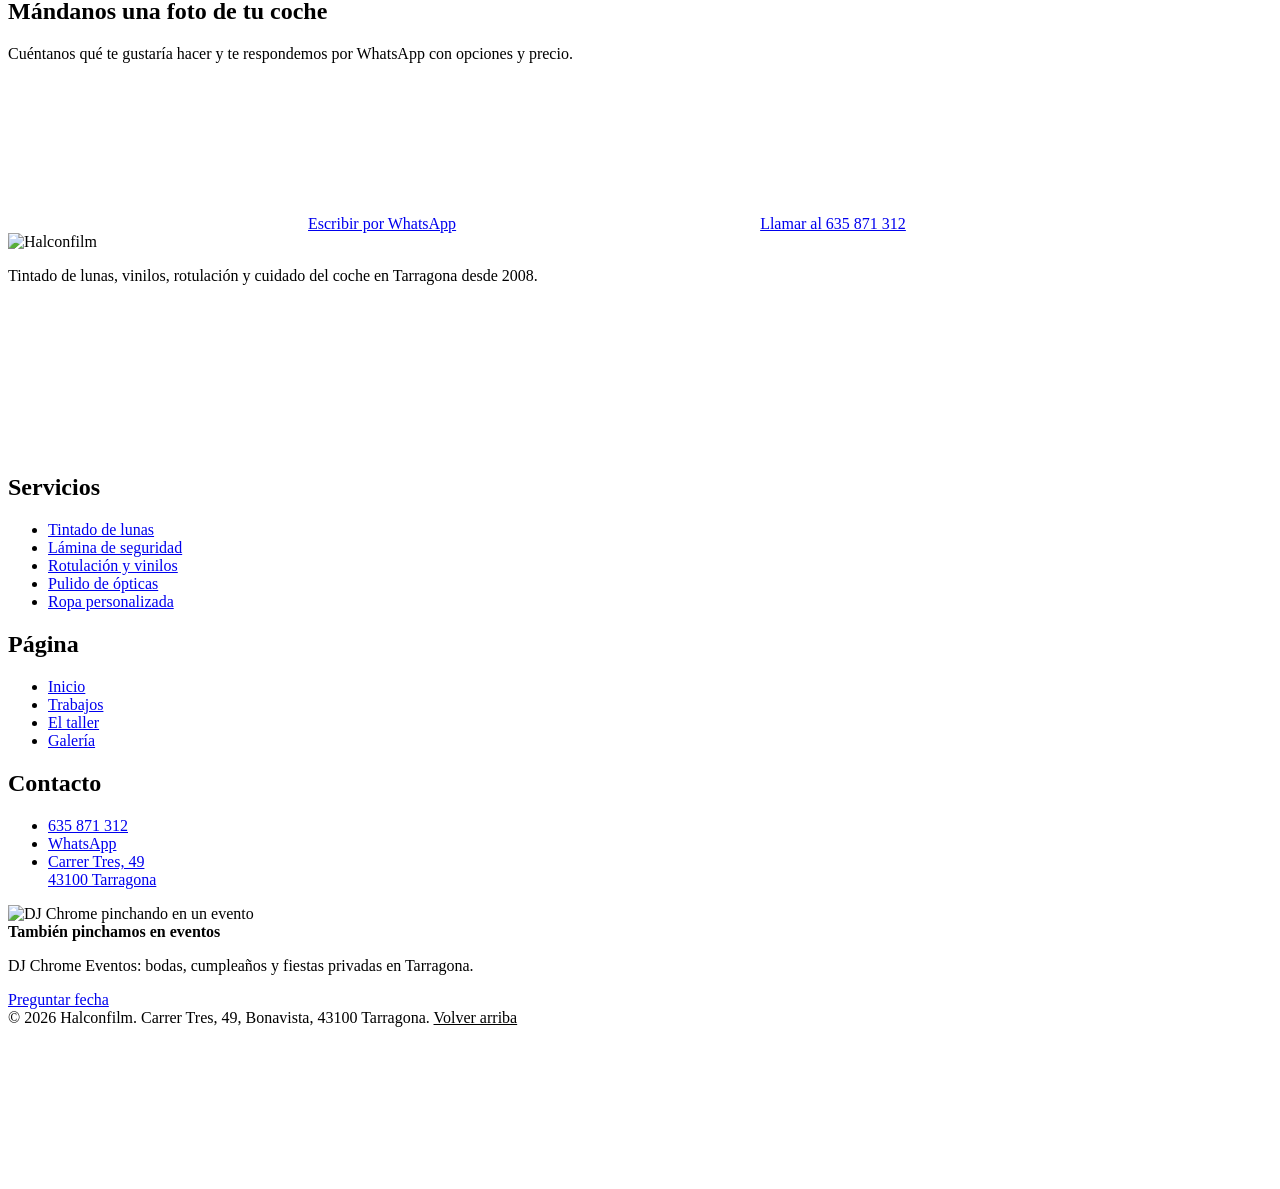
==== commit 174e647e: "Rename index[1].html to index.html" ====
--- a/index.html
+++ b/index.html
@@ -1,1621 +1,285 @@
 <!DOCTYPE html>
 <html lang="es">
 <head>
-  <meta name="google-site-verification" content="zcqWNXO5PxwuhC8eUUWnLJH8WTvc4ASWszyT6URT9AM" />
   <meta charset="UTF-8">
-  <meta name="viewport" content="width=device-width, initial-scale=1.0">
-  <title>Halconfilm</title>
-  <meta name="description" content="Halconfilm: Taller especializado en protección y personalización automotriz. Tintado, vinilos y cuidado de vehículos.">
-  <link rel="icon" href="Logotipo de Halconfilm.png" type="image/png">
-  <link href="https://fonts.googleapis.com/css2?family=Poppins:wght@300;500;700&display=swap" rel="stylesheet">
-  <link rel="stylesheet" href="https://cdnjs.cloudflare.com/ajax/libs/font-awesome/6.4.0/css/all.min.css">
-<style>
-  :root {
-    --primary: #2a6bc5;
-    --primary-dark: #1a4a8f;
-    --dark: #0a0f23;
-    --dark-light: #1a2238;
-    --light: #ffffff;
-    --gray: #b0b0b0;
-    --success: #25d366;
-  }
-  
-  * {
-    margin: 0;
-    padding: 0;
-    box-sizing: border-box;
-  }
-  
-  body {
-    font-family: 'Poppins', sans-serif;
-    background: var(--dark);
-    color: var(--light);
-    line-height: 1.6;
-    overflow-x: hidden;
-  }
-
-  .container {
-    width: 100%;
-    max-width: 1200px;
-    margin: 0 auto;
-    padding: 0 20px;
-  }
-
-  /* Header */
-  header {
-    position: fixed;
-    top: 0;
-    left: 0;
-    width: 100%;
-    z-index: 1000;
-    background: rgba(10, 15, 35, 0.95);
-    backdrop-filter: blur(15px);
-    padding: 1rem 0;
-    box-shadow: 0 5px 20px rgba(0,0,0,0.3);
-    border-bottom: 1px solid rgba(74, 157, 255, 0.1);
-  }
-
-  .header-content {
-    display: flex;
-    justify-content: space-between;
-    align-items: center;
-  }
-
-  .logo {
-    display: flex;
-    align-items: center;
-  }
-
-  .logo img {
-    height: 40px;
-    width: auto;
-  }
-
-  nav ul {
-    list-style: none;
-    display: flex;
-    gap: 2rem;
-  }
-
-  nav ul li a {
-    color: var(--light);
-    text-decoration: none;
-    font-weight: 500;
-    transition: color 0.3s;
-    position: relative;
-    padding: 0.5rem 0;
-  }
-
-  nav ul li a:hover {
-    color: var(--primary);
-  }
-
-  nav ul li a::after {
-    content: '';
-    position: absolute;
-    bottom: 0;
-    left: 0;
-    width: 0;
-    height: 2px;
-    background: var(--primary);
-    transition: width 0.3s;
-  }
-
-  nav ul li a:hover::after {
-    width: 100%;
-  }
-
-  .menu-toggle {
-    display: none;
-    flex-direction: column;
-    cursor: pointer;
-  }
-
-  .menu-toggle span {
-    width: 25px;
-    height: 3px;
-    background: var(--light);
-    margin: 3px 0;
-    border-radius: 2px;
-    transition: 0.3s;
-  }
-
-  /* Hero Section */
-  .hero {
-    height: 100vh;
-    background: linear-gradient(rgba(5, 10, 26, 0.7), rgba(5, 10, 26, 0.8)), url('IMG_7036.jpg') center/cover no-repeat;
-    display: flex;
-    align-items: center;
-    justify-content: center;
-    text-align: center;
-    position: relative;
-    color: var(--light);
-    padding-top: 80px;
-  }
-
-  .hero-content {
-    max-width: 800px;
-    padding: 0 20px;
-  }
-
-  .hero h1 {
-    font-size: 3.5rem;
-    margin-bottom: 1.5rem;
-    font-weight: 700;
-    line-height: 1.2;
-  }
-
-  .hero p {
-    font-size: 1.3rem;
-    margin-bottom: 2rem;
-    opacity: 0.9;
-  }
-
-  .scroll-indicator {
-    position: absolute;
-    bottom: 30px;
-    left: 50%;
-    transform: translateX(-50%);
-    animation: bounce 2s infinite;
-  }
-
-  .scroll-indicator i {
-    font-size: 2rem;
-    color: var(--primary);
-  }
-
-  @keyframes bounce {
-    0%, 20%, 50%, 80%, 100% {
-      transform: translateY(0) translateX(-50%);
-    }
-    40% {
-      transform: translateY(-20px) translateX(-50%);
-    }
-    60% {
-      transform: translateY(-10px) translateX(-50%);
-    }
-  }
-
-  .btn {
-    display: inline-block;
-    background: var(--primary);
-    color: var(--light);
-    padding: 0.9rem 2rem;
-    border-radius: 30px;
-    text-decoration: none;
-    font-weight: 600;
-    transition: all 0.3s;
-    border: none;
-    cursor: pointer;
-    box-shadow: 0 5px 15px rgba(42, 107, 197, 0.3);
-  }
-
-  .btn:hover {
-    background: var(--primary-dark);
-    transform: translateY(-3px);
-    box-shadow: 0 8px 20px rgba(42, 107, 197, 0.4);
-  }
-
-  /* Sections */
-  section {
-    padding: 5rem 0;
-  }
-
-  .section-title {
-    text-align: center;
-    margin-bottom: 3rem;
-  }
-
-  .section-title h2 {
-    font-size: 2.5rem;
-    color: var(--light);
-    margin-bottom: 1rem;
-    position: relative;
-    display: inline-block;
-  }
-
-  .section-title h2::after {
-    content: '';
-    position: absolute;
-    bottom: -10px;
-    left: 50%;
-    transform: translateX(-50%);
-    width: 80px;
-    height: 3px;
-    background: var(--primary);
-  }
-
-  .section-title p {
-    font-size: 1.1rem;
-    color: var(--gray);
-    max-width: 700px;
-    margin: 0 auto;
-  }
-
-  /* About Section */
-  .about-content {
-    display: grid;
-    grid-template-columns: 1fr 1fr;
-    gap: 3rem;
-    align-items: center;
-  }
-
-  .about-text {
-    padding-right: 1rem;
-  }
-
-  .about-text h3 {
-    font-size: 2rem;
-    margin-bottom: 1.5rem;
-    color: var(--light);
-  }
-
-  .about-text p {
-    margin-bottom: 1.5rem;
-    font-size: 1.1rem;
-    color: var(--gray);
-  }
-
-  .about-features {
-    display: grid;
-    grid-template-columns: 1fr 1fr;
-    gap: 1.5rem;
-    margin-top: 2rem;
-  }
-
-  .feature {
-    display: flex;
-    align-items: flex-start;
-    gap: 1rem;
-  }
-
-  .feature i {
-    color: var(--primary);
-    font-size: 1.5rem;
-    margin-top: 5px;
-  }
-
-  .feature h4 {
-    font-size: 1.1rem;
-    margin-bottom: 0.5rem;
-    color: var(--light);
-  }
-
-  .feature p {
-    color: var(--gray);
-    font-size: 0.95rem;
-  }
-
-  .about-image {
-    border-radius: 10px;
-    overflow: hidden;
-    box-shadow: 0 10px 30px rgba(0,0,0,0.3);
-    height: 400px;
-    background: var(--dark-light);
-    display: flex;
-    align-items: center;
-    justify-content: center;
-    border: 1px solid rgba(255,255,255,0.1);
-    position: relative;
-    cursor: pointer;
-    transition: all 0.3s;
-  }
-
-  .about-image:hover {
-    transform: translateY(-5px);
-    box-shadow: 0 15px 35px rgba(0,0,0,0.4);
-  }
-
-  .about-image-placeholder {
-    color: var(--gray);
-    font-size: 1.2rem;
-    text-align: center;
-    width: 100%;
-    height: 100%;
-    position: relative;
-  }
-
-  .about-image-placeholder i {
-    font-size: 3rem;
-    margin-bottom: 1rem;
-    display: block;
-    color: var(--primary);
-  }
-
-  .gallery-link {
-    position: absolute;
-    bottom: 20px;
-    left: 50%;
-    transform: translateX(-50%);
-    background: var(--primary);
-    color: white;
-    padding: 0.7rem 1.5rem;
-    border-radius: 30px;
-    text-decoration: none;
-    font-weight: 500;
-    transition: all 0.3s;
-    z-index: 10;
-  }
-
-  .gallery-link:hover {
-    background: var(--primary-dark);
-    transform: translateX(-50%) translateY(-2px);
-  }
-
-  /* Gallery Slider */
-  .gallery-slider {
-    position: relative;
-    width: 100%;
-    height: 100%;
-    overflow: hidden;
-    border-radius: 10px;
-  }
-
-  .slide {
-    position: absolute;
-    top: 0;
-    left: 0;
-    width: 100%;
-    height: 100%;
-    opacity: 0;
-    transition: opacity 1s ease-in-out;
-    background-size: cover;
-    background-position: center;
-    display: flex;
-    align-items: center;
-    justify-content: center;
-  }
-
-  .slide.active {
-    opacity: 1;
-  }
-
-  .slide-content {
-    background: rgba(0, 0, 0, 0.6);
-    padding: 1.5rem;
-    border-radius: 10px;
-    text-align: center;
-    color: white;
-    max-width: 80%;
-  }
-
-  /* Services Section */
-  .services {
-    background: var(--dark-light);
-  }
-
-  .services-grid {
-    display: grid;
-    grid-template-columns: repeat(auto-fit, minmax(300px, 1fr));
-    gap: 2rem;
-  }
-
-  .service-card {
-    background: rgba(0,0,0,0.4);
-    border-radius: 10px;
-    padding: 2rem;
-    transition: all 0.3s;
-    border-left: 4px solid var(--primary);
-    box-shadow: 0 5px 15px rgba(0,0,0,0.1);
-    height: 100%;
-  }
-
-  .service-card:hover {
-    transform: translateY(-10px);
-    box-shadow: 0 15px 30px rgba(0,0,0,0.2);
-  }
-
-  .service-icon {
-    font-size: 2.5rem;
-    color: var(--primary);
-    margin-bottom: 1.5rem;
-  }
-
-  .service-card h3 {
-    font-size: 1.4rem;
-    margin-bottom: 1rem;
-    color: var(--light);
-  }
-
-  .service-card p {
-    color: var(--gray);
-    margin-bottom: 1.5rem;
-  }
-
-  .service-link {
-    color: var(--primary);
-    text-decoration: none;
-    font-weight: 500;
-    display: inline-flex;
-    align-items: center;
-    gap: 0.5rem;
-    transition: gap 0.3s;
-  }
-
-  .service-link:hover {
-    gap: 1rem;
-  }
-
-  /* Experience Section */
-  .experience-content {
-    text-align: center;
-    max-width: 800px;
-    margin: 0 auto;
-  }
-
-  .experience-content p {
-    color: var(--gray);
-    font-size: 1.1rem;
-    margin-bottom: 2rem;
-  }
-
-  .experience-stats {
-    display: grid;
-    grid-template-columns: repeat(auto-fit, minmax(200px, 1fr));
-    gap: 2rem;
-    margin-top: 3rem;
-  }
-
-  .stat {
-    padding: 2rem;
-    background: rgba(0,0,0,0.4);
-    border-radius: 10px;
-    box-shadow: 0 5px 15px rgba(0,0,0,0.1);
-    border-top: 3px solid var(--primary);
-  }
-
-  .stat-number {
-    font-size: 3rem;
-    font-weight: 700;
-    color: var(--primary);
-    margin-bottom: 0.5rem;
-  }
-
-  .stat-text {
-    font-size: 1.1rem;
-    color: var(--light);
-  }
-
-  /* Location Section */
-  .location {
-    background: var(--dark-light);
-  }
-
-  .location-content {
-    display: grid;
-    grid-template-columns: 1fr 1fr;
-    gap: 3rem;
-    align-items: center;
-  }
-
-  .location-info {
-    padding-right: 1rem;
-  }
-
-  .location-info h3 {
-    font-size: 2rem;
-    margin-bottom: 1.5rem;
-    color: var(--light);
-  }
-
-  .location-info p {
-    margin-bottom: 1.5rem;
-    font-size: 1.1rem;
-    color: var(--gray);
-  }
-
-  .location-details {
-    margin-top: 2rem;
-  }
-
-  .location-item {
-    display: flex;
-    align-items: flex-start;
-    gap: 1rem;
-    margin-bottom: 1.5rem;
-  }
-
-  .location-icon {
-    color: var(--primary);
-    font-size: 1.5rem;
-    margin-top: 5px;
-  }
-
-  .location-text h4 {
-    font-size: 1.1rem;
-    margin-bottom: 0.5rem;
-    color: var(--light);
-  }
-
-  .location-text p {
-    color: var(--gray);
-    font-size: 0.95rem;
-    margin: 0;
-  }
-
-  .map-container {
-    border-radius: 10px;
-    overflow: hidden;
-    box-shadow: 0 10px 30px rgba(0,0,0,0.3);
-    height: 400px;
-    border: 1px solid rgba(255,255,255,0.1);
-  }
-
-  .map-container iframe {
-    width: 100%;
-    height: 100%;
-    border: none;
-  }
-
-  /* Contact Section */
-  .contact {
-    background: var(--dark);
-  }
-
-  .contact-content {
-    display: flex;
-    justify-content: center;
-    gap: 3rem;
-  }
-
-  .contact-info {
-    text-align: center;
-    max-width: 500px;
-  }
-
-  .contact-info h3 {
-    font-size: 1.8rem;
-    margin-bottom: 1.5rem;
-    color: var(--light);
-  }
-
-  .contact-info p {
-    margin-bottom: 2rem;
-    font-size: 1.1rem;
-    color: var(--gray);
-  }
-
-  .contact-details {
-    margin-top: 2rem;
-  }
-
-  .contact-item {
-    display: flex;
-    align-items: center;
-    justify-content: center;
-    gap: 1rem;
-    margin-bottom: 1.5rem;
-  }
-
-  .contact-icon {
-    width: 50px;
-    height: 50px;
-    background: rgba(42, 107, 197, 0.1);
-    border-radius: 50%;
-    display: flex;
-    align-items: center;
-    justify-content: center;
-    color: var(--primary);
-    font-size: 1.2rem;
-  }
-
-  .contact-text h4 {
-    font-size: 1.1rem;
-    margin-bottom: 0.3rem;
-    color: var(--light);
-  }
-
-  .contact-text p {
-    margin: 0;
-    color: var(--gray);
-  }
-
-  /* Footer */
-  footer {
-    background: var(--dark);
-    padding: 3rem 0 1.5rem;
-    border-top: 1px solid rgba(255,255,255,0.05);
-  }
-
-  .footer-content {
-    display: grid;
-    grid-template-columns: repeat(auto-fit, minmax(250px, 1fr));
-    gap: 2rem;
-    margin-bottom: 2rem;
-  }
-
-  .footer-column h3 {
-    font-size: 1.3rem;
-    margin-bottom: 1.5rem;
-    color: var(--light);
-    position: relative;
-    padding-bottom: 0.5rem;
-  }
-
-  .footer-column h3::after {
-    content: '';
-    position: absolute;
-    bottom: 0;
-    left: 0;
-    width: 40px;
-    height: 2px;
-    background: var(--primary);
-  }
-
-  .footer-links {
-    list-style: none;
-  }
-
-  .footer-links li {
-    margin-bottom: 0.8rem;
-  }
-
-  .footer-links a {
-    color: var(--gray);
-    text-decoration: none;
-    transition: color 0.3s;
-  }
-
-  .footer-links a:hover {
-    color: var(--primary);
-  }
-
-  .social-links {
-    display: flex;
-    gap: 1rem;
-    margin-top: 1.5rem;
-    justify-content: center;
-  }
-
-  .social-link {
-    width: 40px;
-    height: 40px;
-    border-radius: 50%;
-    background: rgba(255,255,255,0.05);
-    display: flex;
-    align-items: center;
-    justify-content: center;
-    color: var(--light);
-    text-decoration: none;
-    transition: all 0.3s;
-  }
-
-  .social-link:hover {
-    background: var(--primary);
-    transform: translateY(-3px);
-  }
-
-  .copyright {
-    text-align: center;
-    padding-top: 1.5rem;
-    border-top: 1px solid rgba(255,255,255,0.05);
-    color: var(--gray);
-    font-size: 0.9rem;
-  }
-
-  /* DJ Banner */
-  .dj-banner {
-    position: fixed;
-    bottom: 20px;
-    right: 20px;
-    background: rgba(0,0,0,0.9);
-    border-left: 4px solid var(--success);
-    padding: 1.5rem;
-    border-radius: 10px;
-    max-width: 280px;
-    z-index: 999;
-    box-shadow: 0 5px 20px rgba(0,0,0,0.3);
-    animation: fadeIn 1s ease;
-    border: 1px solid rgba(255,255,255,0.1);
-  }
-
-  .dj-banner h4 {
-    color: var(--success);
-    margin-bottom: 0.8rem;
-    font-size: 1.2rem;
-  }
-
-  .dj-banner p {
-    margin-bottom: 1rem;
-    font-size: 0.9rem;
-    color: var(--gray);
-  }
-
-  .dj-btn {
-    display: flex;
-    align-items: center;
-    justify-content: center;
-    gap: 0.5rem;
-    background: var(--success);
-    color: white;
-    padding: 0.6rem 1.2rem;
-    border-radius: 30px;
-    text-decoration: none;
-    font-weight: 500;
-    transition: all 0.3s;
-  }
-
-  .dj-btn:hover {
-    transform: translateY(-2px);
-    box-shadow: 0 5px 15px rgba(37, 211, 102, 0.3);
-  }
-
-  /* Chat Assistant */
-  .chat-assistant {
-    position: fixed;
-    bottom: 20px;
-    left: 20px;
-    z-index: 1000;
-  }
-
-  .chat-toggle {
-    width: 60px;
-    height: 60px;
-    border-radius: 50%;
-    background: var(--primary);
-    color: white;
-    display: flex;
-    align-items: center;
-    justify-content: center;
-    font-size: 1.5rem;
-    cursor: pointer;
-    box-shadow: 0 5px 15px rgba(42, 107, 197, 0.4);
-    transition: all 0.3s;
-    border: none;
-  }
-
-  .chat-toggle:hover {
-    background: var(--primary-dark);
-    transform: scale(1.1);
-  }
-
-  .chat-container {
-    position: absolute;
-    bottom: 80px;
-    left: 0;
-    width: 350px;
-    height: 450px;
-    background: var(--dark-light);
-    border-radius: 15px;
-    box-shadow: 0 10px 30px rgba(0,0,0,0.5);
-    display: flex;
-    flex-direction: column;
-    overflow: hidden;
-    opacity: 0;
-    visibility: hidden;
-    transform: translateY(20px);
-    transition: all 0.3s;
-    border: 1px solid rgba(255,255,255,0.1);
-  }
-
-  .chat-container.active {
-    opacity: 1;
-    visibility: visible;
-    transform: translateY(0);
-  }
-
-  .chat-header {
-    background: var(--primary);
-    padding: 1rem;
-    color: white;
-    display: flex;
-    align-items: center;
-    justify-content: space-between;
-  }
-
-  .chat-header h3 {
-    font-size: 1.1rem;
-    display: flex;
-    align-items: center;
-    gap: 0.5rem;
-  }
-
-  .chat-close {
-    background: none;
-    border: none;
-    color: white;
-    font-size: 1.2rem;
-    cursor: pointer;
-  }
-
-  .chat-messages {
-    flex: 1;
-    padding: 1rem;
-    overflow-y: auto;
-    display: flex;
-    flex-direction: column;
-    gap: 1rem;
-  }
-
-  .message {
-    max-width: 80%;
-    padding: 0.8rem 1rem;
-    border-radius: 15px;
-    font-size: 0.9rem;
-    line-height: 1.4;
-  }
-
-  .bot-message {
-    background: rgba(42, 107, 197, 0.2);
-    border-bottom-left-radius: 5px;
-    align-self: flex-start;
-    color: var(--light);
-  }
-
-  .user-message {
-    background: var(--primary);
-    border-bottom-right-radius: 5px;
-    align-self: flex-end;
-    color: white;
-  }
-
-  .chat-input {
-    display: flex;
-    padding: 1rem;
-    border-top: 1px solid rgba(255,255,255,0.1);
-    background: rgba(0,0,0,0.2);
-  }
-
-  .chat-input input {
-    flex: 1;
-    padding: 0.8rem 1rem;
-    border: none;
-    border-radius: 30px;
-    background: rgba(255,255,255,0.1);
-    color: var(--light);
-    font-family: 'Poppins', sans-serif;
-    font-size: 0.9rem;
-  }
-
-  .chat-input input:focus {
-    outline: none;
-    background: rgba(255,255,255,0.15);
-  }
-
-  .chat-input button {
-    background: var(--primary);
-    color: white;
-    border: none;
-    border-radius: 50%;
-    width: 40px;
-    height: 40px;
-    margin-left: 0.5rem;
-    cursor: pointer;
-    display: flex;
-    align-items: center;
-    justify-content: center;
-    transition: all 0.3s;
-  }
-
-  .chat-input button:hover {
-    background: var(--primary-dark);
-  }
-
-  .quick-questions {
-    display: flex;
-    flex-direction: column;
-    gap: 0.5rem;
-    margin-top: 0.5rem;
-  }
-
-  .quick-question {
-    background: rgba(255,255,255,0.1);
-    border: none;
-    border-radius: 20px;
-    padding: 0.5rem 1rem;
-    color: var(--light);
-    font-size: 0.8rem;
-    text-align: left;
-    cursor: pointer;
-    transition: all 0.3s;
-  }
-
-  .quick-question:hover {
-    background: rgba(42, 107, 197, 0.3);
-  }
-
-  /* Responsive */
-  @media (max-width: 992px) {
-    .about-content {
-      grid-template-columns: 1fr;
-    }
-    
-    .location-content {
-      grid-template-columns: 1fr;
-    }
-    
-    .hero h1 {
-      font-size: 2.8rem;
-    }
-  }
-
-  @media (max-width: 768px) {
-    .menu-toggle {
-      display: flex;
-    }
-    
-    nav ul {
-      position: fixed;
-      top: 80px;
-      left: 0;
-      width: 100%;
-      background: var(--dark-light);
-      flex-direction: column;
-      align-items: center;
-      padding: 2rem 0;
-      gap: 0;
-      transform: translateY(-100%);
-      opacity: 0;
-      visibility: hidden;
-      transition: all 0.3s;
-      box-shadow: 0 10px 20px rgba(0,0,0,0.2);
-      border-top: 1px solid rgba(255,255,255,0.1);
-    }
-    
-    nav ul.active {
-      transform: translateY(0);
-      opacity: 1;
-      visibility: visible;
-    }
-    
-    nav ul li {
-      width: 100%;
-      text-align: center;
-    }
-    
-    nav ul li a {
-      display: block;
-      padding: 1rem 0;
-    }
-    
-    .hero h1 {
-      font-size: 2.3rem;
-    }
-    
-    .hero p {
-      font-size: 1.1rem;
-    }
-    
-    .section-title h2 {
-      font-size: 2rem;
-    }
-    
-    .about-features {
-      grid-template-columns: 1fr;
-    }
-    
-    .dj-banner {
-      display: none;
-    }
-    
-    .chat-container {
-      width: 300px;
-      height: 400px;
-    }
-    
-    /* Chat en móviles - esquina inferior derecha */
-    .chat-assistant {
-      left: auto;
-      right: 20px;
-      bottom: 20px;
-    }
-    
-    .chat-container {
-      left: auto;
-      right: 0;
-    }
-    
-    .menu-toggle.active span:nth-child(1) {
-      transform: rotate(45deg) translate(5px, 5px);
-    }
-    
-    .menu-toggle.active span:nth-child(2) {
-      opacity: 0;
-    }
-    
-    .menu-toggle.active span:nth-child(3) {
-      transform: rotate(-45deg) translate(7px, -6px);
-    }
-    
-    /* En móviles, la galería va al final de la sección */
-    .about-content .about-image {
-      order: 2;
-    }
-  }
-
-  @media (max-width: 576px) {
-    .hero h1 {
-      font-size: 2rem;
-    }
-    
-    .services-grid {
-      grid-template-columns: 1fr;
-    }
-    
-    .experience-stats {
-      grid-template-columns: 1fr;
-    }
-    
-    .chat-container {
-      width: 280px;
-      right: -20px;
-    }
-    
-    .chat-input {
-      flex-direction: column;
-      gap: 0.5rem;
-    }
-    
-    .chat-input button {
-      width: 100%;
-      border-radius: 30px;
-      margin-left: 0;
-    }
-  }
-
-  /* Animations */
-  @keyframes fadeIn {
-    from { opacity: 0; }
-    to { opacity: 1; }
-  }
-</style>
-</head>
-<body>
-  <!-- Header -->
-  <header>
-    <div class="container">
-      <div class="header-content">
-        <div class="logo">
-          <img src="Captura_de_pantalla_2025-09-22_002443-removebg-preview.png" alt="Halconfilm - Especialistas en protección automotriz">
-        </div>
-        
-        <div class="menu-toggle" id="menuToggle">
-          <span></span>
-          <span></span>
-          <span></span>
-        </div>
-        
-        <nav>
-          <ul id="navMenu">
+  <meta name="viewport" content="width=device-width, initial-scale=1">
+  <meta name="google-site-verification" content="zcqWNXO5PxwuhC8eUUWnLJH8WTvc4ASWszyT6URT9AM">
+  <title>Halconfilm | Tintado de lunas, vinilos y rotulación en Tarragona</title>
+  <meta name="description" content="Taller en Bonavista (Tarragona) desde 2008: tintado de lunas, vinilos, rotulación de vehículos y flotas, pulido de ópticas y tratamientos estéticos. Pide presupuesto por WhatsApp.">
+  <link rel="canonical" href="https://halconfilm.com/">
+  <meta name="theme-color" content="#000000">
+  <meta property="og:type" content="website">
+  <meta property="og:locale" content="es_ES">
+  <meta property="og:site_name" content="Halconfilm">
+  <meta property="og:title" content="Halconfilm | Tintado de lunas, vinilos y rotulación en Tarragona">
+  <meta property="og:description" content="Taller en Bonavista (Tarragona) desde 2008: tintado de lunas, vinilos, rotulación de vehículos y flotas, pulido de ópticas y tratamientos estéticos. Pide presupuesto por WhatsApp.">
+  <meta property="og:url" content="https://halconfilm.com/">
+  <meta property="og:image" content="https://halconfilm.com/img/compartir.jpg">
+  <meta name="twitter:card" content="summary_large_image">
+  <link rel="icon" href="img/favicon-48.png" type="image/png">
+  <link rel="apple-touch-icon" href="img/apple-touch-icon.png">
+  <script>(function(d){d.classList.add('js');try{if(sessionStorage.getItem('hf-wipe')){d.classList.add('is-entering');sessionStorage.removeItem('hf-wipe')}}catch(e){}setTimeout(function(){d.classList.add('is-ready');d.classList.remove('is-entering')},3500)})(document.documentElement)</script>
+  <link rel="preload" href="assets/fonts/archivo-latin-wdth-italic.woff2" as="font" type="font/woff2" crossorigin>
+  <link rel="preload" href="assets/fonts/archivo-latin-wdth-normal.woff2" as="font" type="font/woff2" crossorigin>
+  <link rel="stylesheet" href="assets/css/styles.css?v=3">
+  <link rel="preload" as="image" href="img/furgoneta-halconfilm.webp" type="image/webp">
+  <script type="application/ld+json">{"@context": "https://schema.org", "@type": "AutoBodyShop", "name": "Halconfilm", "description": "Tintado de lunas, vinilos, rotulación de vehículos, pulido de ópticas y tratamientos estéticos en Tarragona.", "url": "https://halconfilm.com/", "image": "https://halconfilm.com/img/compartir.jpg", "logo": "https://halconfilm.com/img/icono-512.png", "telephone": "+34 635 871 312", "foundingDate": "2008", "address": {"@type": "PostalAddress", "streetAddress": "Carrer Tres, 49", "addressLocality": "Tarragona", "postalCode": "43100", "addressRegion": "Tarragona", "addressCountry": "ES"}, "areaServed": "Tarragona", "openingHoursSpecification": [{"@type": "OpeningHoursSpecification", "dayOfWeek": ["Monday", "Tuesday", "Wednesday", "Thursday", "Friday"], "opens": "09:00", "closes": "18:00"}, {"@type": "OpeningHoursSpecification", "dayOfWeek": "Saturday", "opens": "09:00", "closes": "13:00"}], "sameAs": ["https://www.instagram.com/halconfilm/", "https://www.facebook.com/halconfilm/"]}</script>
+</head><body>
+  <a class="skip" href="#contenido">Saltar al contenido</a>
+  <div class="wipe" aria-hidden="true"><div class="wipe__panel"></div><img class="wipe__logo" src="img/logo-halconfilm.png" alt="" width="530" height="97"></div>
+
+  <header class="site-header">
+    <div class="wrap">
+      <a class="brand" href="#inicio" aria-label="Halconfilm, ir al inicio"><img src="img/logo-halconfilm.png" alt="Halconfilm" width="530" height="97"></a>
+      <nav class="nav" aria-label="Principal">
+        <ul class="nav__list"><li><a href="#trabajos">Trabajos</a></li><li><a href="#servicios">Servicios</a></li><li><a href="#taller">Taller</a></li><li><a href="galeria.html">Galería</a></li></ul>
+        <a class="btn" href="https://wa.me/34635871312?text=Hola%2C%20quer%C3%ADa%20pedir%20un%20presupuesto." target="_blank" rel="noopener"><svg class="icon" aria-hidden="true"><use href="img/iconos.svg#wa"></use></svg>Presupuesto</a>
+      </nav>
+      <button class="menu-btn" type="button" aria-expanded="false" aria-controls="menu-movil" aria-label="Abrir menú"><span></span><span></span><span></span></button>
+    </div>
+  </header>
+
+  <div class="mobile-menu" id="menu-movil">
+    <nav aria-label="Menú móvil"><ul><li><a class="big" href="#inicio">Inicio</a></li><li><a class="big" href="#trabajos">Trabajos</a></li><li><a class="big" href="#servicios">Servicios</a></li><li><a class="big" href="#taller">Taller</a></li><li><a class="big" href="galeria.html">Galería</a></li></ul></nav>
+    <div class="mobile-menu__foot">
+      <a class="btn" href="https://wa.me/34635871312?text=Hola%2C%20quer%C3%ADa%20pedir%20un%20presupuesto." target="_blank" rel="noopener"><svg class="icon" aria-hidden="true"><use href="img/iconos.svg#wa"></use></svg>Pedir presupuesto</a>
+      <span>Carrer Tres, 49, Bonavista, Tarragona</span>
+      <a href="tel:+34635871312">635 871 312</a>
+    </div>
+  </div>
+
+  <main id="contenido">
+    <section class="hero" id="inicio" aria-labelledby="hero-title">
+      <div class="hero__visual" aria-hidden="false">
+        <div class="hero__media"><picture><source srcset="img/furgoneta-halconfilm.webp" type="image/webp"><img src="img/furgoneta-halconfilm.jpg" alt="Furgoneta negra de Halconfilm rotulada con la franja roja y el texto Car Wrapping" width="1170" height="636" loading="eager" fetchpriority="high" decoding="async"></picture></div>
+        <div class="hero__stripe" aria-hidden="true"></div>
+      </div>
+      <div class="hero__inner wrap">
+        <h1 class="hero__title display" id="hero-title">
+          <span class="line"><span>Tintado,</span></span>
+          <span class="line"><span>vinilos y</span></span>
+          <span class="line"><span>rotulación</span></span>
+          <span class="line"><span>en Tarragona</span></span>
+        </h1>
+        <p class="hero__text">Taller en Bonavista desde 2008. Protegemos y personalizamos coches, furgonetas y flotas de empresa.</p>
+        <div class="hero__actions">
+          <a class="btn" href="https://wa.me/34635871312?text=Hola%2C%20quer%C3%ADa%20pedir%20un%20presupuesto." target="_blank" rel="noopener"><svg class="icon" aria-hidden="true"><use href="img/iconos.svg#wa"></use></svg>Pedir presupuesto</a>
+          <a class="btn btn--ghost" href="#trabajos">Ver trabajos</a>
+        </div>
+      </div>
+      <div class="hero__facts">
+        <div class="wrap">
+          <a class="fact" href="#taller"><svg class="icon" aria-hidden="true"><use href="img/iconos.svg#map-pin"></use></svg>Carrer Tres, 49, Bonavista</a>
+          <span class="fact"><svg class="icon" aria-hidden="true"><use href="img/iconos.svg#clock"></use></svg>Lunes a viernes 9:00–18:00, sábados 9:00–13:00</span>
+          <a class="fact" href="tel:+34635871312"><svg class="icon" aria-hidden="true"><use href="img/iconos.svg#phone"></use></svg>635 871 312</a>
+        </div>
+      </div>
+    </section>
+
+    <section class="section" id="trabajos" aria-labelledby="trabajos-title">
+      <div class="wrap">
+        <div class="section__head">
+          <div>
+            <h2 class="h-section display" id="trabajos-title">Trabajos recientes</h2>
+            <p class="lead">Fotos reales de coches y furgonetas que han pasado por el taller.</p>
+          </div>
+          <a class="link-line" href="galeria.html">Ver la galería completa</a>
+        </div>
+
+        <div class="works">
+          <figure class="work work--a">
+            <button class="work__btn" type="button" data-full="img/furgoneta-halconfilm-lateral.jpg" data-title="Nuestra furgoneta" data-tag="Rotulación integral" aria-label="Ampliar foto: Nuestra furgoneta"><picture><source srcset="img/furgoneta-halconfilm-lateral.webp" type="image/webp"><img src="img/furgoneta-halconfilm-lateral.jpg" alt="Lateral de la furgoneta de Halconfilm con franja roja, logotipo y servicios rotulados" width="958" height="957" loading="lazy" decoding="async"></picture></button>
+            <figcaption><span class="work__title">Nuestra furgoneta</span><span class="work__tag">Rotulación integral</span></figcaption>
+          </figure>
+          <figure class="work work--b">
+            <button class="work__btn" type="button" data-full="img/tintado-audi.jpg" data-title="Audi con lunas tintadas" data-tag="Tintado de lunas" aria-label="Ampliar foto: Audi con lunas tintadas"><picture><source srcset="img/tintado-audi.webp" type="image/webp"><img src="img/tintado-audi.jpg" alt="Audi blanco con las lunas traseras tintadas, dentro del taller" width="1170" height="876" loading="lazy" decoding="async"></picture></button>
+            <figcaption><span class="work__title">Audi con lunas tintadas</span><span class="work__tag">Tintado de lunas</span></figcaption>
+          </figure>
+          <figure class="work work--c">
+            <button class="work__btn" type="button" data-full="img/furgoneta-58.jpg" data-title="Furgoneta con dorsal 58" data-tag="Vinilo personalizado" aria-label="Ampliar foto: Furgoneta con dorsal 58"><picture><source srcset="img/furgoneta-58.webp" type="image/webp"><img src="img/furgoneta-58.jpg" alt="Furgoneta negra con un gran dorsal 58 en vinilo gris en la parte trasera" width="1150" height="874" loading="lazy" decoding="async"></picture></button>
+            <figcaption><span class="work__title">Furgoneta con dorsal 58</span><span class="work__tag">Vinilo personalizado</span></figcaption>
+          </figure>
+          <figure class="work work--d">
+            <button class="work__btn" type="button" data-full="img/rotulacion-gruas-mrs.jpg" data-title="Grúas MRS, Vila-seca" data-tag="Rotulación de flota" aria-label="Ampliar foto: Grúas MRS, Vila-seca"><picture><source srcset="img/rotulacion-gruas-mrs.webp" type="image/webp"><img src="img/rotulacion-gruas-mrs.jpg" alt="Dos vistas de una furgoneta blanca de Grúas MRS rotulada con grúas rojas y franjas azules" width="1170" height="1162" loading="lazy" decoding="async"></picture></button>
+            <figcaption><span class="work__title">Grúas MRS, Vila-seca</span><span class="work__tag">Rotulación de flota</span></figcaption>
+          </figure>
+          <div class="work-quote">
+            <div>
+              <h3 class="display" style="font-size:var(--t-lg);max-width:16ch">¿Tu empresa tiene furgonetas?</h3>
+              <p style="margin-top:1rem;color:#c6c8cc;max-width:44ch">Rotulamos vehículos de empresa con tu logo, teléfono y servicios, para que cada furgoneta haga también de anuncio por la calle. Como las de Grúas MRS de Vila-seca.</p>
+            </div>
+            <a class="link-line" href="https://wa.me/34635871312?text=Hola%2C%20quer%C3%ADa%20presupuesto%20para%20rotular%20veh%C3%ADculos%20de%20empresa." target="_blank" rel="noopener">Pedir presupuesto de rotulación</a>
+          </div>
+        </div>
+      </div>
+    </section>
+
+    <section class="section compare-section" id="optica" aria-labelledby="optica-title">
+      <div class="wrap compare-grid">
+        <div class="compare-copy">
+          <h2 class="h-section display" id="optica-title">Pulido de ópticas</h2>
+          <p class="body">Con los años, el plástico de los faros se vuelve opaco y amarillento, y el coche alumbra menos de noche. Lo pulimos para devolverle la transparencia y la luz.</p>
+          <p class="body">Es el mismo faro, antes y después de pasar por el taller.</p>
+          <p class="compare-hint"><svg class="icon" aria-hidden="true"><use href="img/iconos.svg#arrow-left"></use></svg>Arrastra la línea para comparar</p>
+        </div>
+        <div class="compare-wrap">
+          <div class="compare" style="--pos:50%">
+            <img src="img/optica-antes.jpg" alt="Faro opaco y amarillento antes del pulido" width="576" height="1156" loading="lazy" decoding="async">
+            <img class="compare__after" src="img/optica-despues.jpg" alt="El mismo faro transparente después del pulido" width="576" height="1156" loading="lazy" decoding="async">
+            <span class="compare__label compare__label--before">Antes</span>
+            <span class="compare__label compare__label--after">Después</span>
+            <div class="compare__handle"><span class="compare__knob"><svg class="icon" aria-hidden="true"><use href="img/iconos.svg#chevron-left"></use></svg><svg class="icon" aria-hidden="true"><use href="img/iconos.svg#chevron-right"></use></svg></span></div>
+            <label class="visually-hidden" for="cmp">Comparar antes y después</label>
+            <input class="visually-hidden" id="cmp" type="range" min="0" max="100" value="50">
+          </div>
+        </div>
+      </div>
+    </section>
+
+    <section class="section services" id="servicios" aria-labelledby="servicios-title">
+      <div class="wrap">
+        <div class="section__head">
+          <div>
+            <h2 class="h-section display" id="servicios-title">Servicios</h2>
+            <p class="lead">Todo lo que hacemos en el taller. Pregúntanos por WhatsApp y te orientamos con el precio.</p>
+          </div>
+        </div>
+        <ul class="service-list">
+          <li class="service">
+            <h3 class="service__name">Tintado de lunas</h3>
+            <p class="service__desc">Menos calor y menos rayos UV dentro del coche, más privacidad y un acabado limpio y uniforme en las lunas.</p>
+            <a class="service__cta" href="https://wa.me/34635871312?text=Hola%2C%20quer%C3%ADa%20informaci%C3%B3n%20sobre%20tintado%20de%20lunas." target="_blank" rel="noopener">Preguntar precio <svg class="icon" aria-hidden="true"><use href="img/iconos.svg#arrow-up-right"></use></svg></a>
+          </li>
+          <li class="service">
+            <h3 class="service__name">Lámina de seguridad para cristales</h3>
+            <p class="service__desc">Película de alta resistencia que protege el cristal frente a golpes y roturas y evita que salte en pedazos.</p>
+            <a class="service__cta" href="https://wa.me/34635871312?text=Hola%2C%20quer%C3%ADa%20informaci%C3%B3n%20sobre%20l%C3%A1mina%20de%20seguridad%20para%20cristales." target="_blank" rel="noopener">Preguntar precio <svg class="icon" aria-hidden="true"><use href="img/iconos.svg#arrow-up-right"></use></svg></a>
+          </li>
+          <li class="service">
+            <h3 class="service__name">Rotulación y vinilos</h3>
+            <p class="service__desc">Desde una franja decorativa hasta la furgoneta entera con tu logo. Para particulares y para flotas de empresa.</p>
+            <a class="service__cta" href="https://wa.me/34635871312?text=Hola%2C%20quer%C3%ADa%20informaci%C3%B3n%20sobre%20rotulaci%C3%B3n%20y%20vinilos." target="_blank" rel="noopener">Preguntar precio <svg class="icon" aria-hidden="true"><use href="img/iconos.svg#arrow-up-right"></use></svg></a>
+          </li>
+          <li class="service">
+            <h3 class="service__name">Pulido de ópticas</h3>
+            <p class="service__desc">Quitamos la capa opaca y amarillenta de los faros para que vuelvan a verse claros y a alumbrar bien.</p>
+            <a class="service__cta" href="https://wa.me/34635871312?text=Hola%2C%20quer%C3%ADa%20informaci%C3%B3n%20sobre%20pulido%20de%20%C3%B3pticas." target="_blank" rel="noopener">Preguntar precio <svg class="icon" aria-hidden="true"><use href="img/iconos.svg#arrow-up-right"></use></svg></a>
+          </li>
+          <li class="service">
+            <h3 class="service__name">Tratamientos estéticos</h3>
+            <p class="service__desc">Limpieza a fondo, pulido y protección de la pintura para devolverle el brillo al coche.</p>
+            <a class="service__cta" href="https://wa.me/34635871312?text=Hola%2C%20quer%C3%ADa%20informaci%C3%B3n%20sobre%20tratamientos%20est%C3%A9ticos." target="_blank" rel="noopener">Preguntar precio <svg class="icon" aria-hidden="true"><use href="img/iconos.svg#arrow-up-right"></use></svg></a>
+          </li>
+          <li class="service">
+            <h3 class="service__name">Ropa personalizada</h3>
+            <p class="service__desc">Camisetas, sudaderas y ropa de trabajo con tu diseño o con el logo de tu empresa.</p>
+            <a class="service__cta" href="https://wa.me/34635871312?text=Hola%2C%20quer%C3%ADa%20informaci%C3%B3n%20sobre%20ropa%20personalizada." target="_blank" rel="noopener">Preguntar precio <svg class="icon" aria-hidden="true"><use href="img/iconos.svg#arrow-up-right"></use></svg></a>
+          </li>
+        </ul>
+      </div>
+    </section>
+
+    <section class="section" id="taller" aria-labelledby="taller-title">
+      <div class="wrap workshop-grid">
+        <div class="workshop-copy">
+          <h2 class="h-section display" id="taller-title">En Bonavista desde 2008</h2>
+          <p class="body">Nos dedicamos a mejorar la estética de cada vehículo, a protegerlo con buenos materiales y a darle un toque que vaya con el estilo de su dueño.</p>
+          <p class="body">Ven a vernos al taller o mándanos fotos por WhatsApp antes de venir.</p>
+          <dl class="info">
+            <div class="info__row"><svg class="icon" aria-hidden="true"><use href="img/iconos.svg#map-pin"></use></svg><dt>Dirección</dt><dd>Carrer Tres, 49, Bonavista, 43100 Tarragona<br><a class="link-line" href="https://www.google.com/maps/dir/?api=1&amp;destination=Carrer%20Tres%2049%2C%2043100%20Tarragona" target="_blank" rel="noopener">Cómo llegar</a></dd></div>
+            <div class="info__row"><svg class="icon" aria-hidden="true"><use href="img/iconos.svg#clock"></use></svg><dt>Horario</dt><dd>Lunes a viernes, de 9:00 a 18:00<br>Sábados, de 9:00 a 13:00</dd></div>
+            <div class="info__row"><svg class="icon" aria-hidden="true"><use href="img/iconos.svg#phone"></use></svg><dt>Teléfono y WhatsApp</dt><dd><a href="tel:+34635871312">635 871 312</a></dd></div>
+          </dl>
+        </div>
+        <div class="map">
+          <iframe title="Mapa: Halconfilm, Carrer Tres 49, Bonavista, Tarragona" src="https://maps.google.com/maps?q=Carrer%20Tres%2049%2C%2043100%20Bonavista%2C%20Tarragona&amp;z=16&amp;hl=es&amp;output=embed" loading="lazy" referrerpolicy="no-referrer-when-downgrade" allowfullscreen></iframe>
+        </div>
+      </div>
+    </section>
+
+    <section class="cta" id="contacto" aria-labelledby="cta-title">
+      <div class="wrap">
+        <h2 class="cta__title display" id="cta-title">Mándanos una foto de tu coche</h2>
+        <p class="cta__text">Cuéntanos qué te gustaría hacer y te respondemos por WhatsApp con opciones y precio.</p>
+        <div class="cta__actions">
+          <a class="btn btn--dark" href="https://wa.me/34635871312?text=Hola%2C%20os%20mando%20una%20foto%20de%20mi%20coche%20para%20pedir%20presupuesto." target="_blank" rel="noopener"><svg class="icon" aria-hidden="true"><use href="img/iconos.svg#wa"></use></svg>Escribir por WhatsApp</a>
+          <a class="btn btn--outline-dark" href="tel:+34635871312"><svg class="icon" aria-hidden="true"><use href="img/iconos.svg#phone"></use></svg>Llamar al 635 871 312</a>
+        </div>
+      </div>
+    </section>
+  </main>
+
+  <footer class="site-footer">
+    <div class="wrap">
+      <div class="footer-grid">
+        <div class="footer-brand">
+          <img src="img/logo-halconfilm.png" alt="Halconfilm" width="530" height="97" loading="lazy">
+          <p>Tintado de lunas, vinilos, rotulación y cuidado del coche en Tarragona desde 2008.</p>
+          <div class="social">
+            <a href="https://www.instagram.com/halconfilm/" target="_blank" rel="noopener" aria-label="Instagram de Halconfilm"><svg class="icon" aria-hidden="true"><use href="img/iconos.svg#ig"></use></svg></a>
+            <a href="https://www.facebook.com/halconfilm/" target="_blank" rel="noopener" aria-label="Facebook de Halconfilm"><svg class="icon" aria-hidden="true"><use href="img/iconos.svg#fb"></use></svg></a>
+            <a href="https://wa.me/34635871312" target="_blank" rel="noopener" aria-label="WhatsApp de Halconfilm"><svg class="icon" aria-hidden="true"><use href="img/iconos.svg#wa"></use></svg></a>
+          </div>
+        </div>
+        <div class="footer-col">
+          <h2>Servicios</h2>
+          <ul>
+            <li><a href="#servicios">Tintado de lunas</a></li>
+            <li><a href="#servicios">Lámina de seguridad</a></li>
+            <li><a href="#servicios">Rotulación y vinilos</a></li>
+            <li><a href="#optica">Pulido de ópticas</a></li>
+            <li><a href="#servicios">Ropa personalizada</a></li>
+          </ul>
+        </div>
+        <div class="footer-col">
+          <h2>Página</h2>
+          <ul>
             <li><a href="#inicio">Inicio</a></li>
-            <li><a href="#servicios">Servicios</a></li>
-            <li><a href="#nosotros">Nosotros</a></li>
-            <li><a href="#experiencia">Experiencia</a></li>
-            <li><a href="#contacto">Contacto</a></li>
+            <li><a href="#trabajos">Trabajos</a></li>
+            <li><a href="#taller">El taller</a></li>
             <li><a href="galeria.html">Galería</a></li>
           </ul>
-        </nav>
-      </div>
-    </div>
-  </header>
-
-  <!-- Hero Section -->
-  <section class="hero" id="inicio">
-    <div class="container">
-      <div class="hero-content">
+        </div>
+        <div class="footer-col">
+          <h2>Contacto</h2>
+          <ul>
+            <li><a href="tel:+34635871312">635 871 312</a></li>
+            <li><a href="https://wa.me/34635871312" target="_blank" rel="noopener">WhatsApp</a></li>
+            <li><a href="https://www.google.com/maps/dir/?api=1&amp;destination=Carrer%20Tres%2049%2C%2043100%20Tarragona" target="_blank" rel="noopener">Carrer Tres, 49<br>43100 Tarragona</a></li>
+          </ul>
+        </div>
+      </div>
+
+      <aside class="dj" aria-label="DJ Chrome Eventos">
+        <picture><source srcset="img/dj-chrome.webp" type="image/webp"><img src="img/dj-chrome.jpg" alt="DJ Chrome pinchando en un evento" width="600" height="600" loading="lazy" decoding="async"></picture>
         <div>
-          <h1>Personalización y Protección a Tu Medida</h1>
-          <p>Más de una década ofreciendo calidad, estilo y confianza para tu vehículo</p>
-        </div>
-      </div>
-      <div class="scroll-indicator">
-        <i class="fas fa-chevron-down"></i>
-      </div>
-    </div>
-  </section>
-
-  <!-- About Section -->
-  <section id="nosotros">
-    <div class="container">
-      <div class="section-title">
-        <p>En Halconfilm cuidamos cada detalle de tu coche con los mejores materiales y técnicas</p>
-      </div>
-      
-      <div class="about-content">
-        <div class="about-text">
-          <h3>Expertos en Protección y Estética Automotriz</h3>
-          <p>Nos especializamos en mejorar la estética de tu vehículo, protegerlo con las mejores técnicas y materiales, y darle un toque único que refleje tu estilo.</p>
-          <p>Nuestro equipo de profesionales cuenta con la experiencia y conocimientos necesarios para ofrecerte soluciones personalizadas y de alta calidad.</p>
-          
-          <div class="about-features">
-            <div class="feature">
-              <i class="fas fa-shield-alt"></i>
-              <div>
-                <h4>Protección Duradera</h4>
-                <p>Materiales de primera calidad que protegen tu vehículo</p>
-              </div>
-            </div>
-            <div class="feature">
-              <i class="fas fa-palette"></i>
-              <div>
-                <h4>Personalización Única</h4>
-                <p>Diseños exclusivos que reflejan tu personalidad</p>
-              </div>
-            </div>
-          </div>
-        </div>
-        
-        <div class="about-image">
-          <div class="gallery-slider" id="gallerySlider">
-            <div class="slide active" style="background-image: url('IMG_7021.jpeg')">
-              <div class="slide-content">
-                <h4>Vinilos Personalizados</h4>
-                <p>Estilo para tu vehículo</p>
-              </div>
-            </div>
-            <div class="slide" style="background-image: url('IMG_7022.jpeg')">
-              <div class="slide-content">
-                <h4>Pulido de ópticas</h4>
-              </div>
-            </div>
-            <div class="slide" style="background-image: url('IMG_7024.jpeg')">
-              <div class="slide-content">
-                <h4>Tintado de lunas</h4>
-                <p>Seguridad y durabilidad</p>
-              </div>
-            </div>
-          </div>
-          <a href="galeria.html" class="gallery-link">Ver Galería</a>
-        </div>
-      </div>
-    </div>
-  </section>
-
-  <!-- Services Section -->
-  <section class="services" id="servicios">
-    <div class="container">
-      <div class="section-title">
-        <h2>Nuestros Servicios</h2>
-        <p>Ofrecemos una amplia gama de servicios para el cuidado y personalización de tu vehículo</p>
-      </div>
-      
-      <div class="services-grid">
-        <div class="service-card">
-          <div class="service-icon">
-            <i class="fas fa-sun"></i>
-          </div>
-          <h3>Tintado Profesional de Lunas</h3>
-          <p>Protege tu interior de los rayos UV, mejora la privacidad y aporta un acabado elegante a tu vehículo.</p>
-          <a href="#contacto" class="service-link">
-            Más información <i class="fas fa-arrow-right"></i>
-          </a>
-        </div>
-        
-        <div class="service-card">
-          <div class="service-icon">
-            <i class="fas fa-film"></i>
-          </div>
-          <h3>Protección Avanzada de Cristales</h3>
-          <p>Evita roturas y daños con películas de alta resistencia que garantizan seguridad y durabilidad.</p>
-          <a href="#contacto" class="service-link">
-            Más información <i class="fas fa-arrow-right"></i>
-          </a>
-        </div>
-        
-        <div class="service-card">
-          <div class="service-icon">
-            <i class="fas fa-paint-roller"></i>
-          </div>
-          <h3>Rotulación y Vinilos</h3>
-          <p>Personaliza tu coche con vinilos resistentes y diseños exclusivos que marcan la diferencia.</p>
-          <a href="#contacto" class="service-link">
-            Más información <i class="fas fa-arrow-right"></i>
-          </a>
-        </div>
-        
-        <div class="service-card">
-          <div class="service-icon">
-            <i class="fas fa-lightbulb"></i>
-          </div>
-          <h3>Pulido de Ópticas</h3>
-          <p>Recupera la claridad y luminosidad de tus faros para conducir con mayor seguridad y estilo.</p>
-          <a href="#contacto" class="service-link">
-            Más información <i class="fas fa-arrow-right"></i>
-          </a>
-        </div>
-        
-        <div class="service-card">
-          <div class="service-icon">
-            <i class="fas fa-spray-can"></i>
-          </div>
-          <h3>Tratamientos Estéticos</h3>
-          <p>Tratamientos integrales que devuelven el brillo y protegen cada parte de tu vehículo.</p>
-          <a href="#contacto" class="service-link">
-            Más información <i class="fas fa-arrow-right"></i>
-          </a>
-        </div>
-        
-        <div class="service-card">
-          <div class="service-icon">
-            <i class="fas fa-tshirt"></i>
-          </div>
-          <h3>Personalización Textil</h3>
-          <p>Diseñamos ropa y accesorios únicos que reflejan tu estilo y pasión por el motor.</p>
-          <a href="#contacto" class="service-link">
-            Más información <i class="fas fa-arrow-right"></i>
-          </a>
-        </div>
-      </div>
-    </div>
-  </section>
-
-  <!-- Experience Section -->
-  <section id="experiencia">
-    <div class="container">
-      <div class="section-title">
-        <h2>Más de una Década de Experiencia</h2>
-        <p>Desde 2008, hemos sido referentes en personalización y protección automotriz</p>
-      </div>
-      
-      <div class="experience-content">
-        <p>Nuestra trayectoria garantiza la calidad de nuestro trabajo y la confianza de nuestros clientes. A lo largo de estos años, hemos perfeccionado nuestras técnicas y ampliado nuestros servicios para ofrecer las mejores soluciones para tu vehículo.</p>
-        
-        <div class="experience-stats">
-          <div class="stat">
-            <div class="stat-number">15+</div>
-            <div class="stat-text">Años de Experiencia</div>
-          </div>
-        </div>
-      </div>
-    </div>
-  </section>
-
-  <!-- Location Section -->
-  <section class="location" id="ubicacion">
-    <div class="container">
-      <div class="section-title">
-        <h2>Nuestra Ubicación</h2>
-        <p>Visítanos en nuestro taller en Tarragona</p>
-      </div>
-      
-      <div class="location-content">
-        <div class="location-info">
-          <h3>Encuéntranos Fácilmente</h3>
-          
-          <div class="location-details">
-            <div class="location-item">
-              <div class="location-icon">
-                <i class="fas fa-map-marker-alt"></i>
-              </div>
-              <div class="location-text">
-                <h4>Dirección</h4>
-                <p>Carrer Tres, 49, Bonavista, 43100 Tarragona</p>
-              </div>
-            </div>
-            
-            <div class="location-item">
-              <div class="location-icon">
-                <i class="fas fa-clock"></i>
-              </div>
-              <div class="location-text">
-                <h4>Horario de Atención</h4>
-                <p>Lunes a Viernes: 9:00 - 18:00</p>
-                <p>Sábados: 9:00 - 13:00</p>
-              </div>
-            </div>
-            
-            <div class="location-item">
-              <div class="location-icon">
-                <i class="fas fa-phone"></i>
-              </div>
-              <div class="location-text">
-                <h4>Teléfono</h4>
-                <p>+34 635 871 312</p>
-              </div>
-            </div>
-          </div>
-        </div>
-        
-        <div class="map-container">
-          <iframe src="https://www.google.com/maps/embed?pb=!1m18!1m12!1m3!1d3023.015885052578!2d1.2873597760714264!3d41.11888797131242!2m3!1f0!2f0!3f0!3m2!1i1024!2i768!4f13.1!3m3!1m2!1s0x12a3f5f5c5c5c5c5%3A0x5c5c5c5c5c5c5c5c!2sCarrer%20Tres%2C%2049%2C%2043100%20Tarragona!5e0!3m2!1ses!2ses!4v1690000000000!5m2!1ses!2ses" allowfullscreen="" loading="lazy" referrerpolicy="no-referrer-when-downgrade"></iframe>
-        </div>
-      </div>
-    </div>
-  </section>
-
-  <!-- Contact Section -->
-  <section class="contact" id="contacto">
-    <div class="container">
-      <div class="section-title">
-        <h2>Contacto</h2>
-        <p>¿Quieres transformar tu vehículo? Contáctanos para una atención personalizada</p>
-      </div>
-      
-      <div class="contact-content">
-        <div class="contact-info">
-          <h3>Ponte en contacto con nosotros</h3>
-          <p>Estamos aquí para ayudarte a personalizar y proteger tu vehículo. Contáctanos directamente por WhatsApp.</p>
-          
-          <a href="https://wa.me/34635871312" class="btn" target="_blank" style="font-size: 1.2rem; padding: 1rem 2.5rem;">
-            <i class="fab fa-whatsapp"></i> Contactar por WhatsApp
-          </a>
-          
-          <div class="contact-details">
-            <div class="contact-item">
-              <div class="contact-icon">
-                <i class="fas fa-phone"></i>
-              </div>
-              <div class="contact-text">
-                <h4>Teléfono</h4>
-                <p>+34 635 871 312</p>
-              </div>
-            </div>
-            
-            <div class="contact-item">
-              <div class="contact-icon">
-                <i class="fas fa-map-marker-alt"></i>
-              </div>
-              <div class="contact-text">
-                <h4>Ubicación</h4>
-                <p>Tarragona, España</p>
-              </div>
-            </div>
-          </div>
-        </div>
-      </div>
-    </div>
-  </section>
-
-  <!-- Footer -->
-  <footer>
-    <div class="container">
-      <div class="footer-content">
-        <div class="footer-column">
-          <h3>Halconfilm</h3>
-          <p>Especialistas en protección y personalización automotriz con más de 15 años de experiencia.</p>
-          <div class="social-links">
-            <a href="https://www.facebook.com/halconfilm/?locale=es_ES" class="social-link"><i class="fab fa-facebook-f"></i></a>
-            <a href="https://www.instagram.com/halconfilm/" class="social-link"><i class="fab fa-instagram"></i></a>
-            <a href="https://wa.me/34635871312" class="social-link" target="_blank"><i class="fab fa-whatsapp"></i></a>
-          </div>
-        </div>
-        
-        <div class="footer-column">
-          <h3>Servicios</h3>
-          <ul class="footer-links">
-            <li><a href="#servicios">Tintado de Lunas</a></li>
-            <li><a href="#servicios">Protección de Cristales</a></li>
-            <li><a href="#servicios">Vinilos y Rotulación</a></li>
-            <li><a href="#servicios">Pulido de Ópticas</a></li>
-            <li><a href="#servicios">Tratamientos Estéticos</a></li>
-          </ul>
-        </div>
-        
-        <div class="footer-column">
-          <h3>Enlaces</h3>
-          <ul class="footer-links">
-            <li><a href="#inicio">Inicio</a></li>
-            <li><a href="#nosotros">Nosotros</a></li>
-            <li><a href="#servicios">Servicios</a></li>
-            <li><a href="#experiencia">Experiencia</a></li>
-            <li><a href="#ubicacion">Ubicación</a></li>
-            <li><a href="#contacto">Contacto</a></li>
-            <li><a href="galeria.html">Galería</a></li>
-          </ul>
-        </div>
-      </div>
-      
-      <div class="copyright">
-        <p>&copy; 2025 Halconfilm. Todos los derechos reservados.</p>
+          <strong>También pinchamos en eventos</strong>
+          <p>DJ Chrome Eventos: bodas, cumpleaños y fiestas privadas en Tarragona.</p>
+        </div>
+        <a class="link-line" href="https://wa.me/34635871312?text=Hola%2C%20quer%C3%ADa%20informaci%C3%B3n%20sobre%20el%20servicio%20de%20DJ%20para%20un%20evento." target="_blank" rel="noopener">Preguntar fecha</a>
+      </aside>
+
+      <div class="legal">
+        <span>© <span data-year>2026</span> Halconfilm. Carrer Tres, 49, Bonavista, 43100 Tarragona.</span>
+        <a class="link-line" href="#contenido" style="color:inherit">Volver arriba</a>
       </div>
     </div>
   </footer>
 
-  <!-- DJ Banner -->
-  <div class="dj-banner">
-    <h4><i class="fas fa-music"></i> Servicios de DJ</h4>
-    <p>Eventos, bodas, cumpleaños y fiestas privadas en Tarragona</p>
-    <a href="https://wa.me/34635871312" class="dj-btn" target="_blank">
-      Más información <i class="fab fa-whatsapp"></i>
-    </a>
-  </div>
-
-  <!-- Chat Assistant -->
-  <div class="chat-assistant">
-    <button class="chat-toggle" id="chatToggle">
-      <i class="fas fa-comments"></i>
-    </button>
-    <div class="chat-container" id="chatContainer">
-      <div class="chat-header">
-        <h3><i class="fas fa-robot"></i> Asistente Halconfilm</h3>
-        <button class="chat-close" id="chatClose">
-          <i class="fas fa-times"></i>
-        </button>
-      </div>
-      <div class="chat-messages" id="chatMessages">
-        <div class="message bot-message">
-          ¡Hola! Soy el asistente virtual de Halconfilm. ¿En qué puedo ayudarte hoy?
-        </div>
-        <div class="quick-questions">
-          <button class="quick-question" data-question="¿Qué servicios ofrecen?">¿Qué servicios ofrecen?</button>
-          <button class="quick-question" data-question="¿Dónde están ubicados?">¿Dónde están ubicados?</button>
-          <button class="quick-question" data-question="¿Cómo puedo contactarlos?">¿Cómo puedo contactarlos?</button>
-          <button class="quick-question" data-question="¿Tienen experiencia en el sector?">¿Tienen experiencia en el sector?</button>
-        </div>
-      </div>
-      <div class="chat-input">
-        <input type="text" id="chatInput" placeholder="Escribe tu mensaje...">
-        <button id="sendMessage">
-          <i class="fas fa-paper-plane"></i>
-        </button>
-      </div>
-    </div>
-  </div>
-
-  <script>
-    // Menu Toggle
-    const menuToggle = document.getElementById('menuToggle');
-    const navMenu = document.getElementById('navMenu');
-    
-    menuToggle.addEventListener('click', () => {
-      navMenu.classList.toggle('active');
-      menuToggle.classList.toggle('active');
-    });
-    
-    // Close menu when clicking on a link
-    document.querySelectorAll('#navMenu a').forEach(link => {
-      link.addEventListener('click', () => {
-        navMenu.classList.remove('active');
-        menuToggle.classList.remove('active');
-      });
-    });
-    
-    // Header background on scroll
-    window.addEventListener('scroll', function() {
-      const header = document.querySelector('header');
-      if (window.scrollY > 50) {
-        header.style.background = 'rgba(10, 15, 35, 0.98)';
-      } else {
-        header.style.background = 'rgba(10, 15, 35, 0.95)';
-      }
-    });
-
-    // Gallery Slider
-    const gallerySlider = document.getElementById('gallerySlider');
-    if (gallerySlider) {
-      const slides = gallerySlider.querySelectorAll('.slide');
-      let currentSlide = 0;
-      
-      function nextSlide() {
-        slides[currentSlide].classList.remove('active');
-        currentSlide = (currentSlide + 1) % slides.length;
-        slides[currentSlide].classList.add('active');
-      }
-      
-      // Cambiar slide cada 5 segundos
-      setInterval(nextSlide, 5000);
-    }
-
-    // Chat Assistant
-    const chatToggle = document.getElementById('chatToggle');
-    const chatContainer = document.getElementById('chatContainer');
-    const chatClose = document.getElementById('chatClose');
-    const chatMessages = document.getElementById('chatMessages');
-    const chatInput = document.getElementById('chatInput');
-    const sendMessage = document.getElementById('sendMessage');
-    const quickQuestions = document.querySelectorAll('.quick-question');
-
-    // Toggle chat window
-    chatToggle.addEventListener('click', () => {
-      chatContainer.classList.toggle('active');
-    });
-
-    // Close chat window
-    chatClose.addEventListener('click', () => {
-      chatContainer.classList.remove('active');
-    });
-
-    // Send message function
-    function sendUserMessage(message) {
-      // Add user message
-      const userMessage = document.createElement('div');
-      userMessage.classList.add('message', 'user-message');
-      userMessage.textContent = message;
-      chatMessages.appendChild(userMessage);
-      
-      // Clear input and hide keyboard on mobile
-      chatInput.value = '';
-      chatInput.blur(); // Esto oculta el teclado en móviles
-      
-      // Scroll to bottom
-      chatMessages.scrollTop = chatMessages.scrollHeight;
-      
-      // Show typing indicator
-      const typingIndicator = document.createElement('div');
-      typingIndicator.classList.add('message', 'bot-message');
-      typingIndicator.innerHTML = '<i class="fas fa-ellipsis-h"></i>';
-      chatMessages.appendChild(typingIndicator);
-      chatMessages.scrollTop = chatMessages.scrollHeight;
-      
-      // Get bot response after a delay
-      setTimeout(() => {
-        // Remove typing indicator
-        typingIndicator.remove();
-        
-        // Add bot response
-        const botResponse = document.createElement('div');
-        botResponse.classList.add('message', 'bot-message');
-        botResponse.textContent = getBotResponse(message);
-        chatMessages.appendChild(botResponse);
-        
-        // Scroll to bottom
-        chatMessages.scrollTop = chatMessages.scrollHeight;
-      }, 1000);
-    }
-
-    // Send message on button click
-    sendMessage.addEventListener('click', () => {
-      if (chatInput.value.trim() !== '') {
-        sendUserMessage(chatInput.value);
-      }
-    });
-
-    // Send message on Enter key
-    chatInput.addEventListener('keypress', (e) => {
-      if (e.key === 'Enter' && chatInput.value.trim() !== '') {
-        sendUserMessage(chatInput.value);
-      }
-    });
-
-    // Quick questions
-    quickQuestions.forEach(button => {
-      button.addEventListener('click', () => {
-        sendUserMessage(button.getAttribute('data-question'));
-      });
-    });
-
-    // Bot response logic - Mejorado para responder preguntas personalizadas
-    function getBotResponse(message) {
-      const lowerMessage = message.toLowerCase();
-      
-      // Services
-      if (lowerMessage.includes('servicio') || lowerMessage.includes('qué ofrecen') || lowerMessage.includes('qué hacen')) {
-        return 'Ofrecemos tintado profesional de lunas, protección avanzada de cristales, rotulación y vinilos, pulido de ópticas, tratamientos estéticos y personalización textil. Puedes ver más detalles en la sección de servicios de nuestra página.';
-      }
-      
-      // Location
-      if (lowerMessage.includes('dónde') || lowerMessage.includes('ubicación') || lowerMessage.includes('ubicados') || lowerMessage.includes('dirección')) {
-        return 'Estamos ubicados en Carrer Tres, 49, Bonavista, 43100 Tarragona. Puedes usar Google Maps para encontrar nuestra ubicación exacta.';
-      }
-      
-      // Contact
-      if (lowerMessage.includes('contacto') || lowerMessage.includes('teléfono') || lowerMessage.includes('whatsapp') || lowerMessage.includes('llamar')) {
-        return 'Puedes contactarnos al +34 635 871 312 o a través de WhatsApp haciendo clic en el botón de contacto de nuestra página. Estamos disponibles para atenderte.';
-      }
-      
-      // Experience
-      if (lowerMessage.includes('experiencia') || lowerMessage.includes('años') || lowerMessage.includes('cuánto tiempo') || lowerMessage.includes('trayectoria')) {
-        return 'Contamos con más de 15 años de experiencia en protección y personalización automotriz. Desde 2008 hemos sido referentes en el sector.';
-      }
-      
-      // Pricing
-      if (lowerMessage.includes('precio') || lowerMessage.includes('cuánto cuesta') || lowerMessage.includes('coste') || lowerMessage.includes('presupuesto')) {
-        return 'Los precios varían según el servicio y las características de tu vehículo. Te recomendamos contactarnos para una cotización personalizada sin compromiso.';
-      }
-      
-      // Hours
-      if (lowerMessage.includes('horario') || lowerMessage.includes('cuándo abren') || lowerMessage.includes('disponibilidad') || lowerMessage.includes('atienen')) {
-        return 'Nuestro horario de atención es de Lunes a Viernes de 9:00 a 18:00 y Sábados de 9:00 a 13:00. Puedes contactarnos para programar una cita.';
-      }
-      
-      // Gallery
-      if (lowerMessage.includes('galería') || lowerMessage.includes('trabajos') || lowerMessage.includes('ejemplos') || lowerMessage.includes('fotos')) {
-        return 'Puedes ver ejemplos de nuestros trabajos en la galería de nuestra página web. Tenemos una amplia variedad de proyectos realizados.';
-      }
-      
-      // Greetings
-      if (lowerMessage.includes('hola') || lowerMessage.includes('buenas')) {
-        return '¡Hola! Soy el asistente virtual de Halconfilm. ¿En qué puedo ayudarte? Puedes preguntarme sobre nuestros servicios, ubicación, horarios o cualquier otra información.';
-      }
-      
-      // Thank you
-      if (lowerMessage.includes('gracias')) {
-        return '¡De nada! Estoy aquí para ayudarte. Si tienes más preguntas, no dudes en consultarme.';
-      }
-      
-      // Default response - Más personalizado
-      return 'Gracias por tu mensaje. Para obtener información más específica sobre nuestros servicios, ubicación, horarios o precios, no dudes en contactarnos directamente al +34 635 871 312. Estaremos encantados de ayudarte personalmente.';
-    }
-  </script>
+  <a class="wa-float" href="https://wa.me/34635871312?text=Hola%2C%20quer%C3%ADa%20pedir%20un%20presupuesto." target="_blank" rel="noopener" aria-label="Escribir por WhatsApp"><svg class="icon" aria-hidden="true"><use href="img/iconos.svg#wa"></use></svg></a>
+
+  <dialog class="lightbox" aria-label="Visor de fotos">
+    <div class="lightbox__bar">
+      <span class="lightbox__count"></span>
+      <button class="lb-btn lb-close" type="button" aria-label="Cerrar visor"><svg class="icon" aria-hidden="true"><use href="img/iconos.svg#x"></use></svg></button>
+    </div>
+    <div class="lightbox__stage">
+      <img class="lightbox__img" src="[data-uri]" alt="">
+      <button class="lb-btn lb-prev" type="button" aria-label="Foto anterior"><svg class="icon" aria-hidden="true"><use href="img/iconos.svg#chevron-left"></use></svg></button>
+      <button class="lb-btn lb-next" type="button" aria-label="Foto siguiente"><svg class="icon" aria-hidden="true"><use href="img/iconos.svg#chevron-right"></use></svg></button>
+    </div>
+    <div class="lightbox__caption"><strong></strong><span></span></div>
+  </dialog>
+  <script src="assets/js/main.js?v=3" defer></script>
 </body>
 </html>
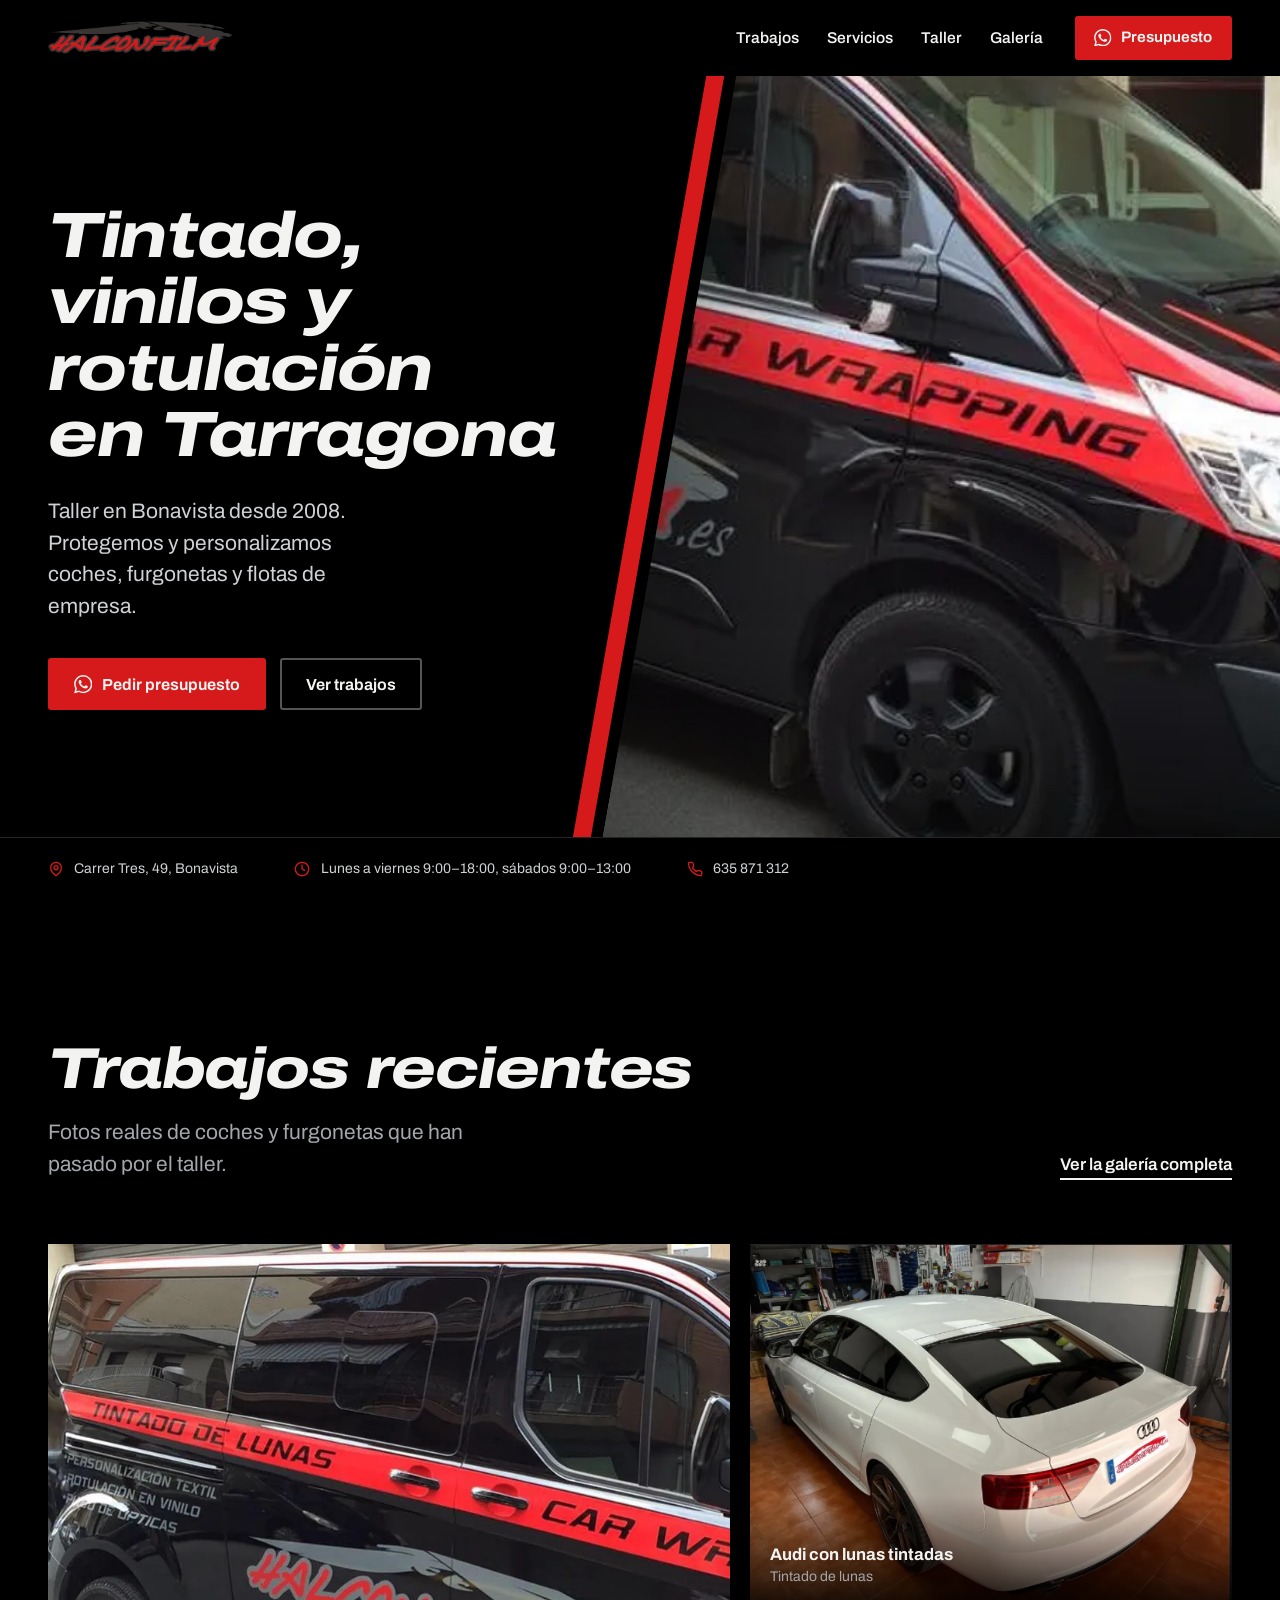
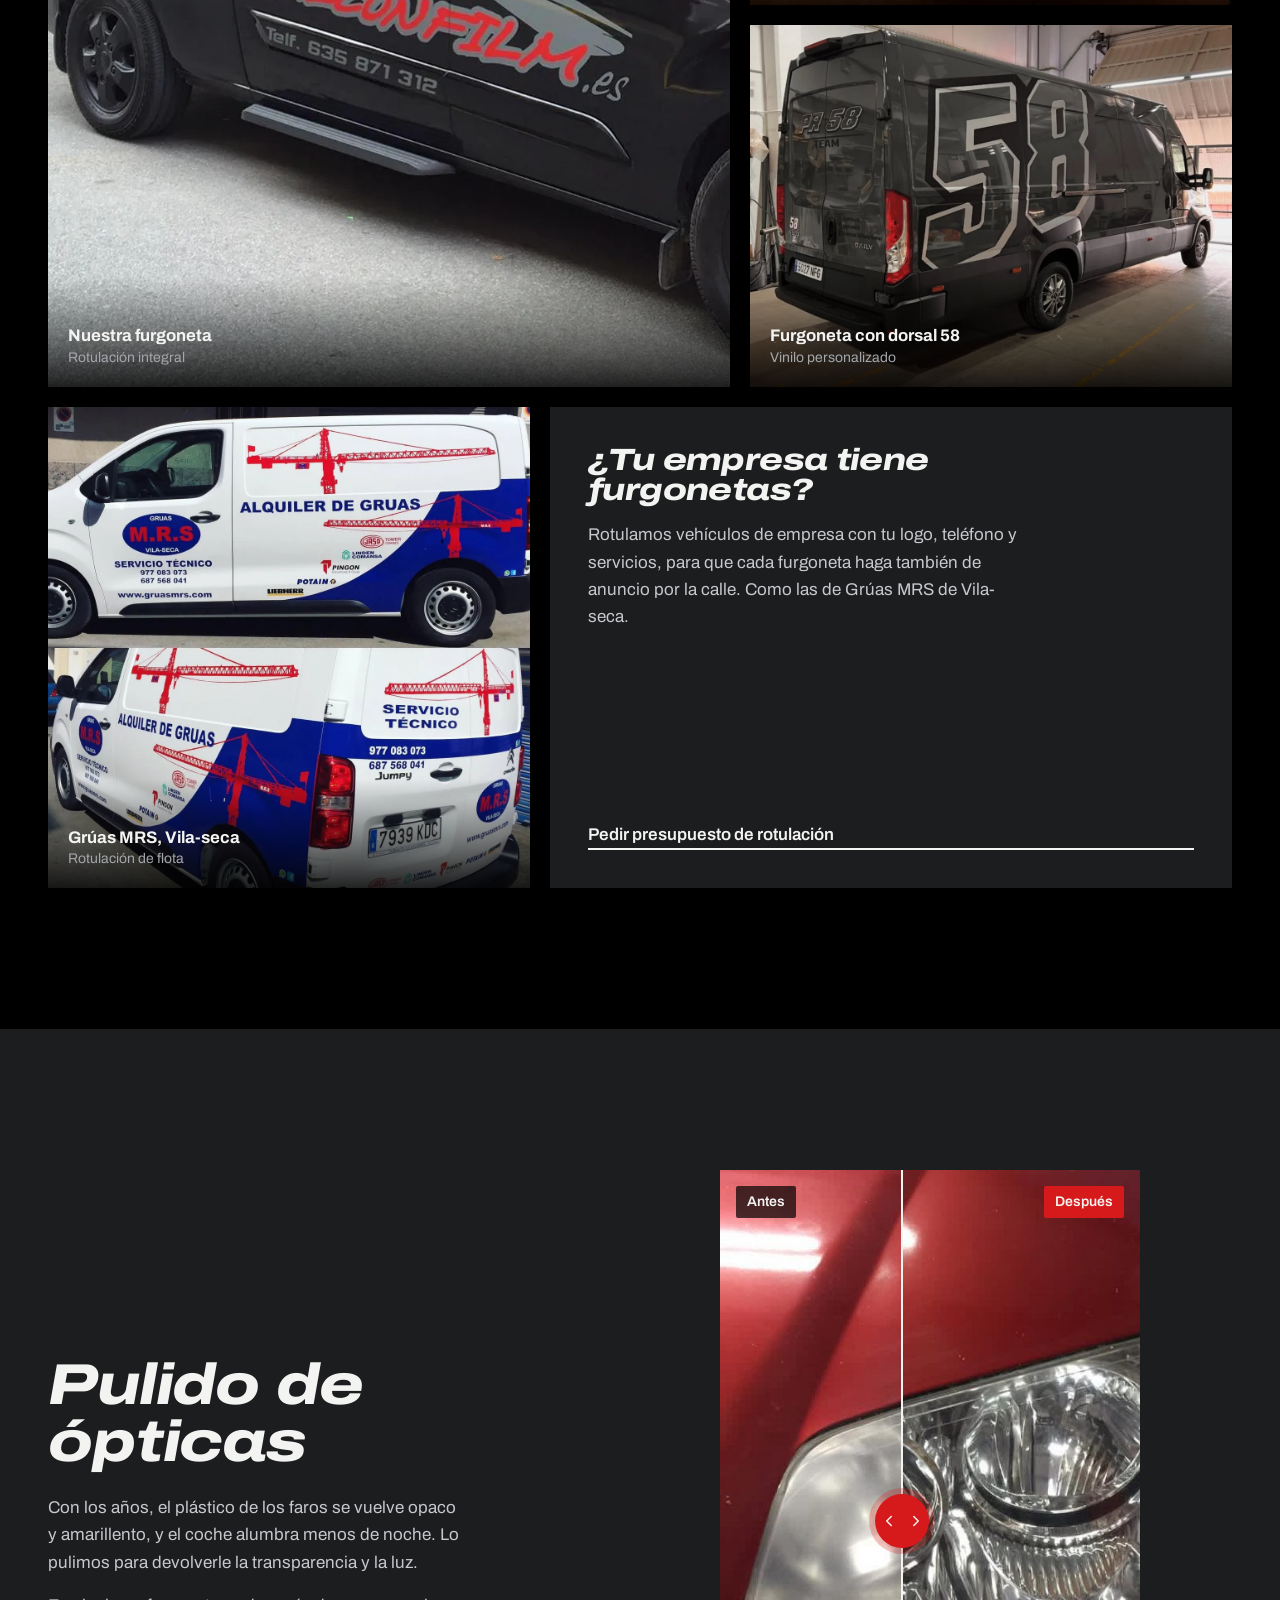
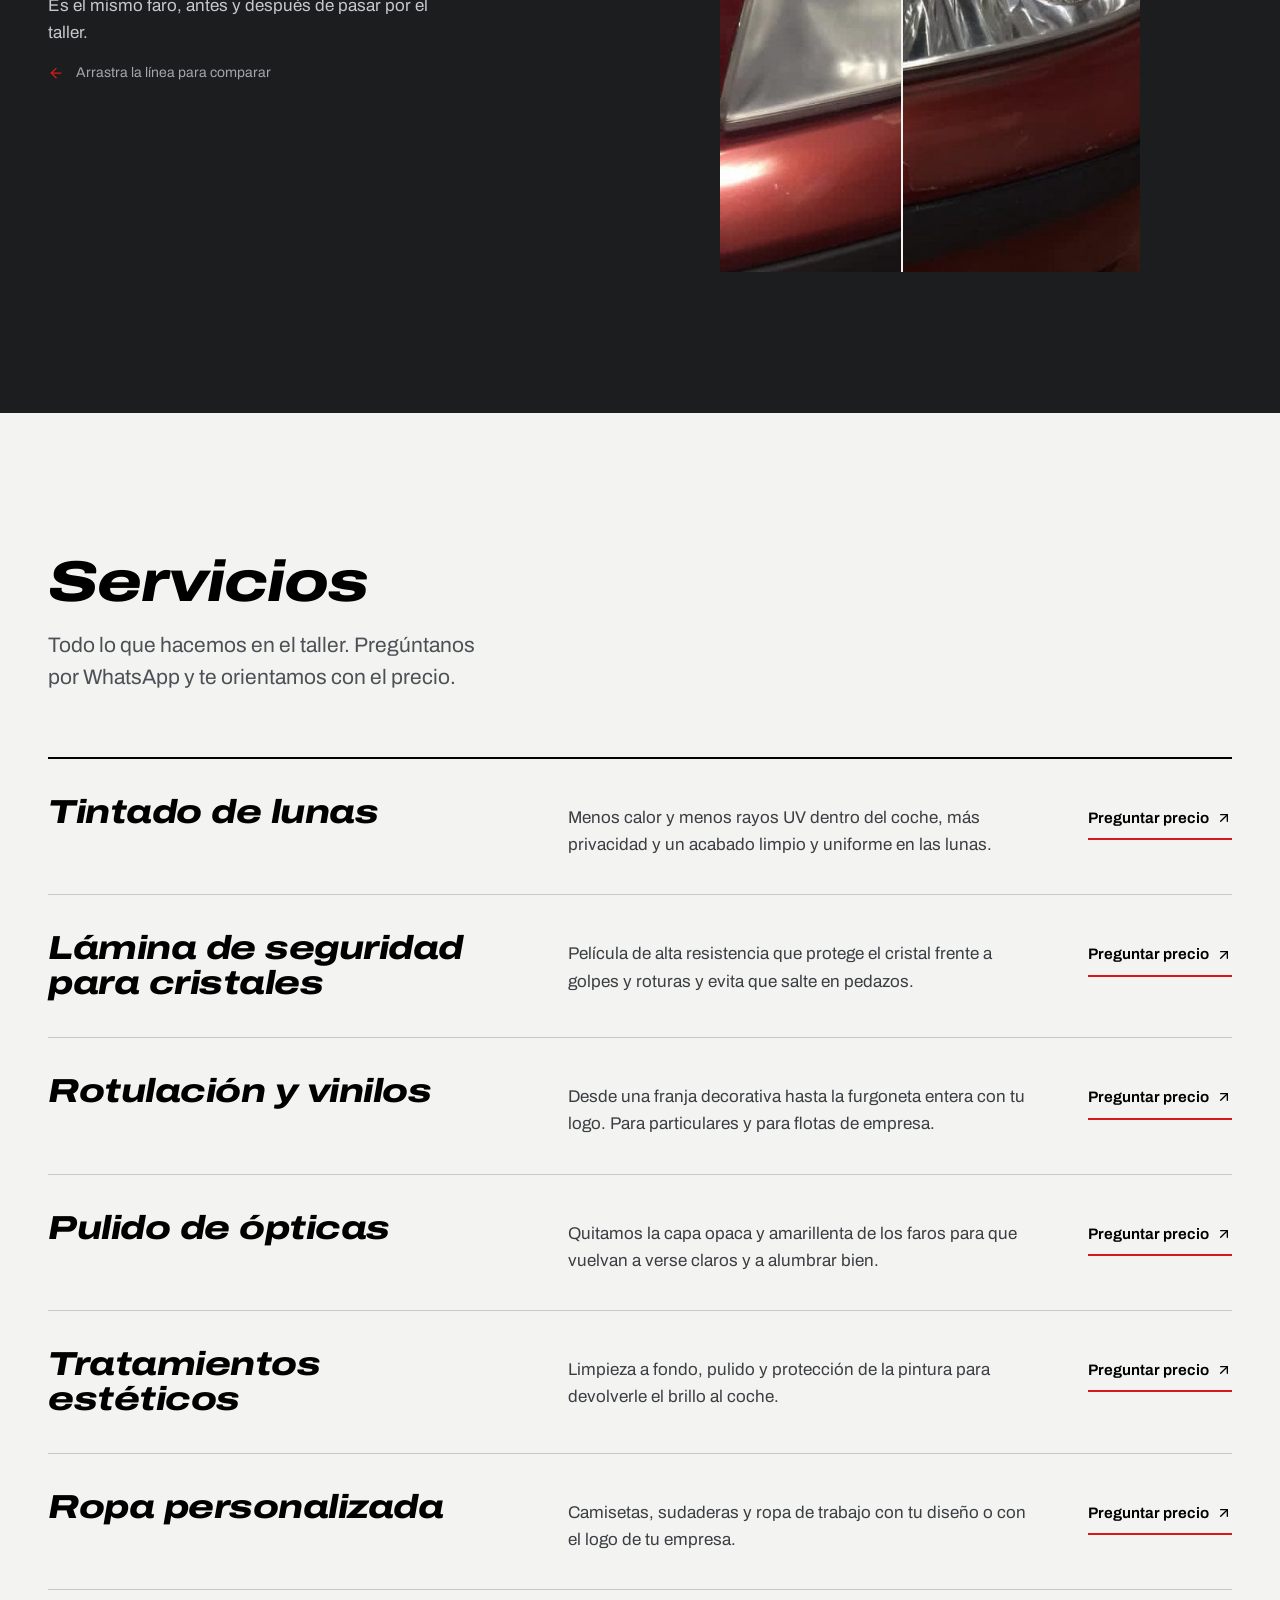
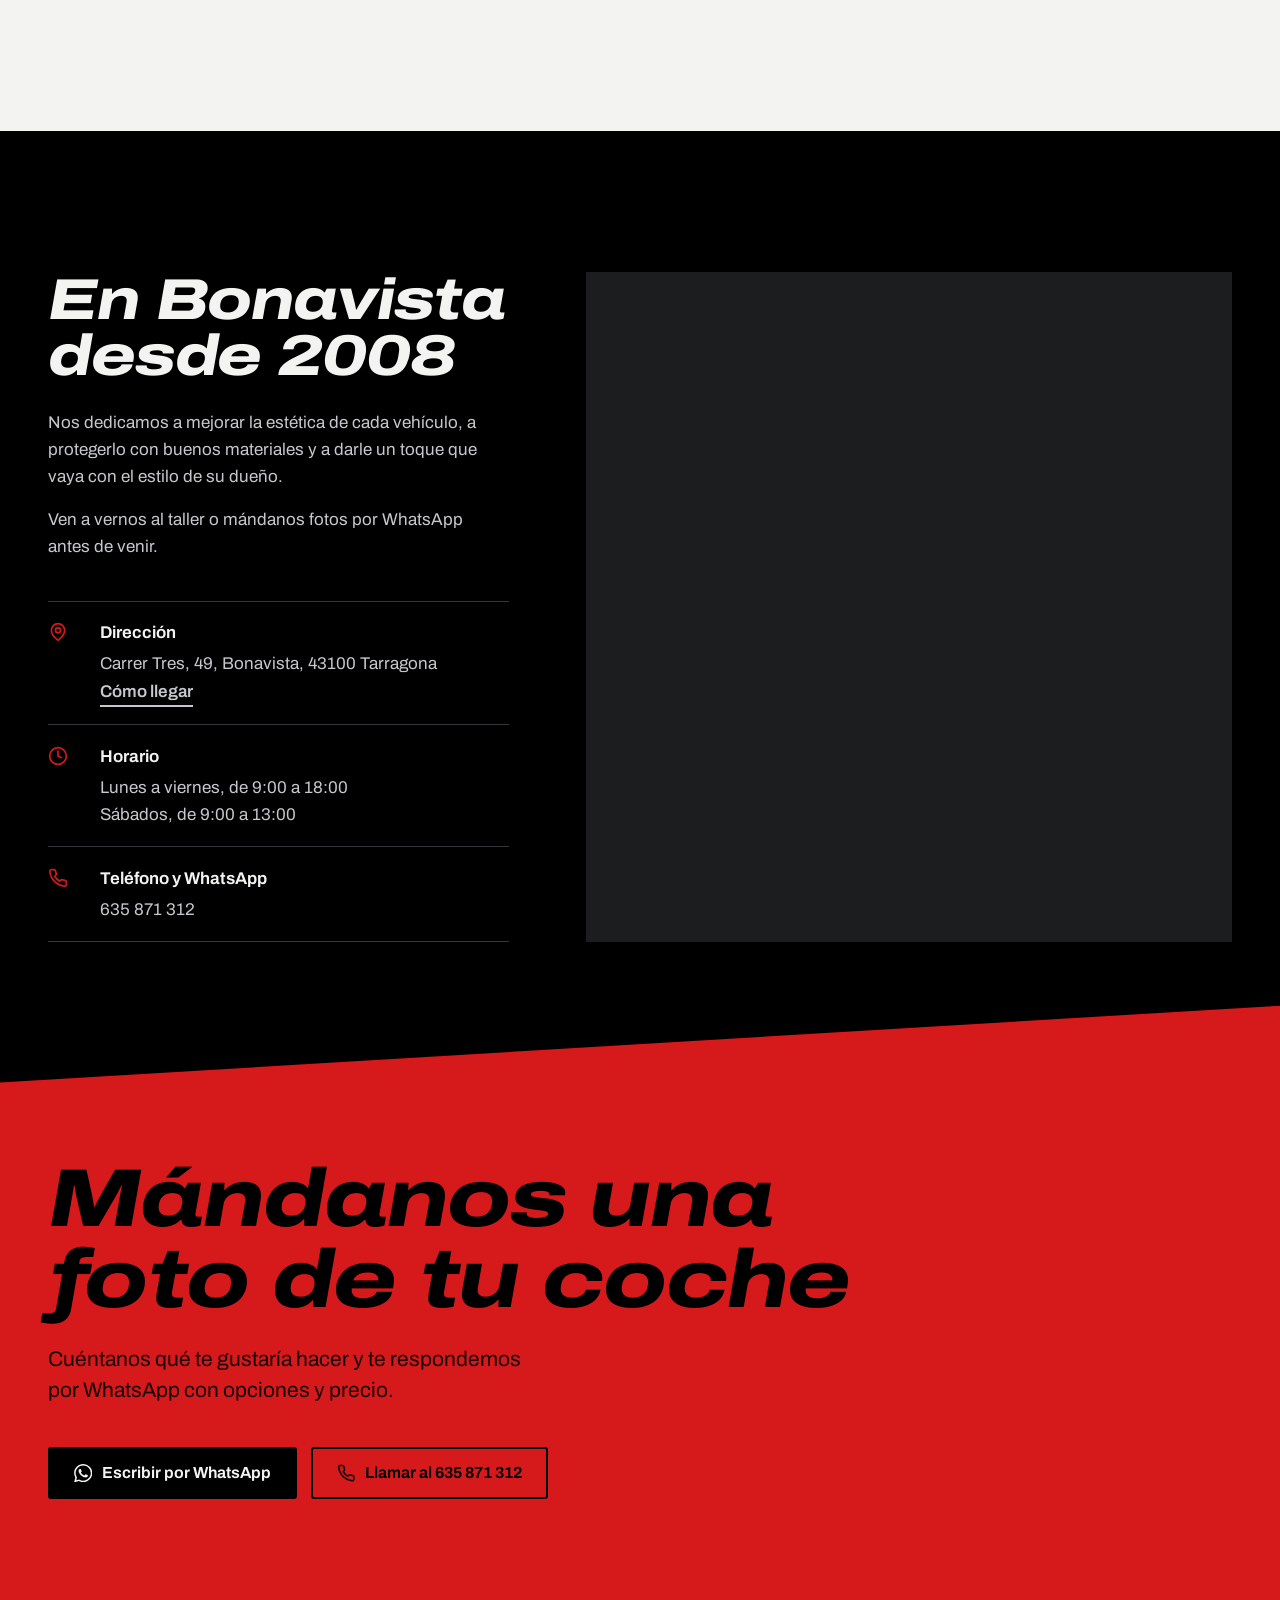
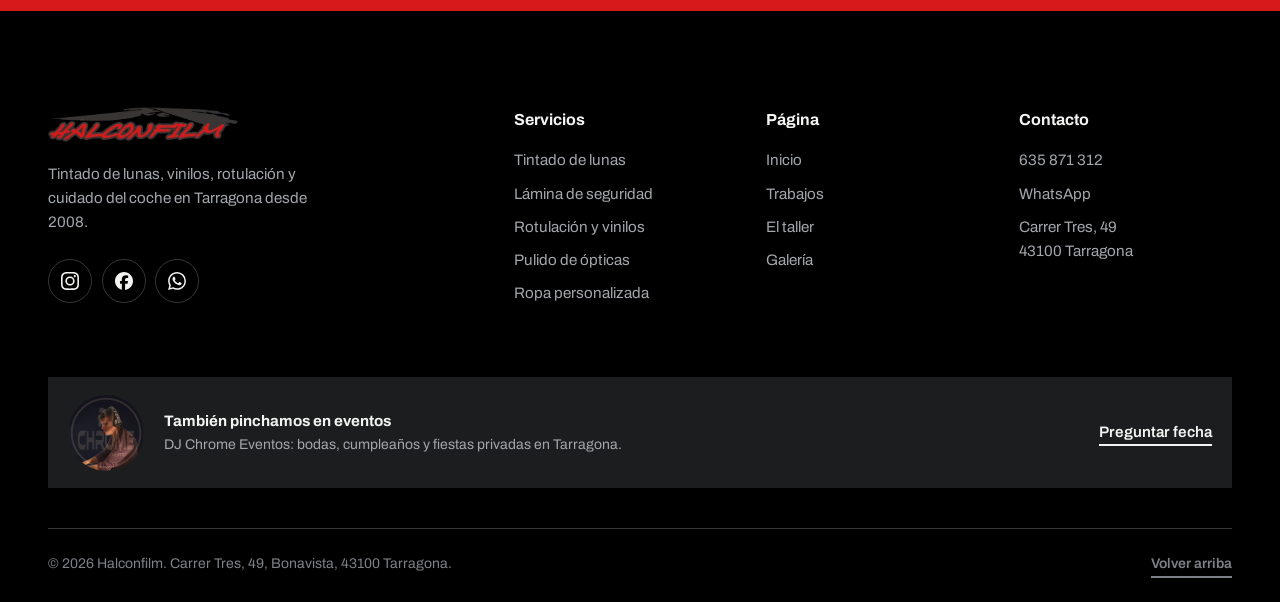
==== commit 5b3a163f: "Add files via upload" ====
--- a/index.html
+++ b/index.html
@@ -14,26 +14,26 @@
   <meta property="og:title" content="Halconfilm | Tintado de lunas, vinilos y rotulación en Tarragona">
   <meta property="og:description" content="Taller en Bonavista (Tarragona) desde 2008: tintado de lunas, vinilos, rotulación de vehículos y flotas, pulido de ópticas y tratamientos estéticos. Pide presupuesto por WhatsApp.">
   <meta property="og:url" content="https://halconfilm.com/">
-  <meta property="og:image" content="https://halconfilm.com/img/compartir.jpg">
+  <meta property="og:image" content="https://halconfilm.com/compartir.jpg">
   <meta name="twitter:card" content="summary_large_image">
-  <link rel="icon" href="img/favicon-48.png" type="image/png">
-  <link rel="apple-touch-icon" href="img/apple-touch-icon.png">
+  <link rel="icon" href="favicon-48.png" type="image/png">
+  <link rel="apple-touch-icon" href="apple-touch-icon.png">
   <script>(function(d){d.classList.add('js');try{if(sessionStorage.getItem('hf-wipe')){d.classList.add('is-entering');sessionStorage.removeItem('hf-wipe')}}catch(e){}setTimeout(function(){d.classList.add('is-ready');d.classList.remove('is-entering')},3500)})(document.documentElement)</script>
-  <link rel="preload" href="assets/fonts/archivo-latin-wdth-italic.woff2" as="font" type="font/woff2" crossorigin>
-  <link rel="preload" href="assets/fonts/archivo-latin-wdth-normal.woff2" as="font" type="font/woff2" crossorigin>
-  <link rel="stylesheet" href="assets/css/styles.css?v=3">
-  <link rel="preload" as="image" href="img/furgoneta-halconfilm.webp" type="image/webp">
-  <script type="application/ld+json">{"@context": "https://schema.org", "@type": "AutoBodyShop", "name": "Halconfilm", "description": "Tintado de lunas, vinilos, rotulación de vehículos, pulido de ópticas y tratamientos estéticos en Tarragona.", "url": "https://halconfilm.com/", "image": "https://halconfilm.com/img/compartir.jpg", "logo": "https://halconfilm.com/img/icono-512.png", "telephone": "+34 635 871 312", "foundingDate": "2008", "address": {"@type": "PostalAddress", "streetAddress": "Carrer Tres, 49", "addressLocality": "Tarragona", "postalCode": "43100", "addressRegion": "Tarragona", "addressCountry": "ES"}, "areaServed": "Tarragona", "openingHoursSpecification": [{"@type": "OpeningHoursSpecification", "dayOfWeek": ["Monday", "Tuesday", "Wednesday", "Thursday", "Friday"], "opens": "09:00", "closes": "18:00"}, {"@type": "OpeningHoursSpecification", "dayOfWeek": "Saturday", "opens": "09:00", "closes": "13:00"}], "sameAs": ["https://www.instagram.com/halconfilm/", "https://www.facebook.com/halconfilm/"]}</script>
+  <link rel="preload" href="archivo-latin-wdth-italic.woff2" as="font" type="font/woff2" crossorigin>
+  <link rel="preload" href="archivo-latin-wdth-normal.woff2" as="font" type="font/woff2" crossorigin>
+  <link rel="stylesheet" href="styles.css?v=3">
+  <link rel="preload" as="image" href="furgoneta-halconfilm.webp" type="image/webp">
+  <script type="application/ld+json">{"@context": "https://schema.org", "@type": "AutoBodyShop", "name": "Halconfilm", "description": "Tintado de lunas, vinilos, rotulación de vehículos, pulido de ópticas y tratamientos estéticos en Tarragona.", "url": "https://halconfilm.com/", "image": "https://halconfilm.com/compartir.jpg", "logo": "https://halconfilm.com/icono-512.png", "telephone": "+34 635 871 312", "foundingDate": "2008", "address": {"@type": "PostalAddress", "streetAddress": "Carrer Tres, 49", "addressLocality": "Tarragona", "postalCode": "43100", "addressRegion": "Tarragona", "addressCountry": "ES"}, "areaServed": "Tarragona", "openingHoursSpecification": [{"@type": "OpeningHoursSpecification", "dayOfWeek": ["Monday", "Tuesday", "Wednesday", "Thursday", "Friday"], "opens": "09:00", "closes": "18:00"}, {"@type": "OpeningHoursSpecification", "dayOfWeek": "Saturday", "opens": "09:00", "closes": "13:00"}], "sameAs": ["https://www.instagram.com/halconfilm/", "https://www.facebook.com/halconfilm/"]}</script>
 </head><body>
   <a class="skip" href="#contenido">Saltar al contenido</a>
-  <div class="wipe" aria-hidden="true"><div class="wipe__panel"></div><img class="wipe__logo" src="img/logo-halconfilm.png" alt="" width="530" height="97"></div>
+  <div class="wipe" aria-hidden="true"><div class="wipe__panel"></div><img class="wipe__logo" src="logo-halconfilm.png" alt="" width="530" height="97"></div>
 
   <header class="site-header">
     <div class="wrap">
-      <a class="brand" href="#inicio" aria-label="Halconfilm, ir al inicio"><img src="img/logo-halconfilm.png" alt="Halconfilm" width="530" height="97"></a>
+      <a class="brand" href="#inicio" aria-label="Halconfilm, ir al inicio"><img src="logo-halconfilm.png" alt="Halconfilm" width="530" height="97"></a>
       <nav class="nav" aria-label="Principal">
         <ul class="nav__list"><li><a href="#trabajos">Trabajos</a></li><li><a href="#servicios">Servicios</a></li><li><a href="#taller">Taller</a></li><li><a href="galeria.html">Galería</a></li></ul>
-        <a class="btn" href="https://wa.me/34635871312?text=Hola%2C%20quer%C3%ADa%20pedir%20un%20presupuesto." target="_blank" rel="noopener"><svg class="icon" aria-hidden="true"><use href="img/iconos.svg#wa"></use></svg>Presupuesto</a>
+        <a class="btn" href="https://wa.me/34635871312?text=Hola%2C%20quer%C3%ADa%20pedir%20un%20presupuesto." target="_blank" rel="noopener"><svg class="icon" aria-hidden="true"><use href="iconos.svg#wa"></use></svg>Presupuesto</a>
       </nav>
       <button class="menu-btn" type="button" aria-expanded="false" aria-controls="menu-movil" aria-label="Abrir menú"><span></span><span></span><span></span></button>
     </div>
@@ -42,7 +42,7 @@
   <div class="mobile-menu" id="menu-movil">
     <nav aria-label="Menú móvil"><ul><li><a class="big" href="#inicio">Inicio</a></li><li><a class="big" href="#trabajos">Trabajos</a></li><li><a class="big" href="#servicios">Servicios</a></li><li><a class="big" href="#taller">Taller</a></li><li><a class="big" href="galeria.html">Galería</a></li></ul></nav>
     <div class="mobile-menu__foot">
-      <a class="btn" href="https://wa.me/34635871312?text=Hola%2C%20quer%C3%ADa%20pedir%20un%20presupuesto." target="_blank" rel="noopener"><svg class="icon" aria-hidden="true"><use href="img/iconos.svg#wa"></use></svg>Pedir presupuesto</a>
+      <a class="btn" href="https://wa.me/34635871312?text=Hola%2C%20quer%C3%ADa%20pedir%20un%20presupuesto." target="_blank" rel="noopener"><svg class="icon" aria-hidden="true"><use href="iconos.svg#wa"></use></svg>Pedir presupuesto</a>
       <span>Carrer Tres, 49, Bonavista, Tarragona</span>
       <a href="tel:+34635871312">635 871 312</a>
     </div>
@@ -51,7 +51,7 @@
   <main id="contenido">
     <section class="hero" id="inicio" aria-labelledby="hero-title">
       <div class="hero__visual" aria-hidden="false">
-        <div class="hero__media"><picture><source srcset="img/furgoneta-halconfilm.webp" type="image/webp"><img src="img/furgoneta-halconfilm.jpg" alt="Furgoneta negra de Halconfilm rotulada con la franja roja y el texto Car Wrapping" width="1170" height="636" loading="eager" fetchpriority="high" decoding="async"></picture></div>
+        <div class="hero__media"><picture><source srcset="furgoneta-halconfilm.webp" type="image/webp"><img src="furgoneta-halconfilm.jpg" alt="Furgoneta negra de Halconfilm rotulada con la franja roja y el texto Car Wrapping" width="1170" height="636" loading="eager" fetchpriority="high" decoding="async"></picture></div>
         <div class="hero__stripe" aria-hidden="true"></div>
       </div>
       <div class="hero__inner wrap">
@@ -63,15 +63,15 @@
         </h1>
         <p class="hero__text">Taller en Bonavista desde 2008. Protegemos y personalizamos coches, furgonetas y flotas de empresa.</p>
         <div class="hero__actions">
-          <a class="btn" href="https://wa.me/34635871312?text=Hola%2C%20quer%C3%ADa%20pedir%20un%20presupuesto." target="_blank" rel="noopener"><svg class="icon" aria-hidden="true"><use href="img/iconos.svg#wa"></use></svg>Pedir presupuesto</a>
+          <a class="btn" href="https://wa.me/34635871312?text=Hola%2C%20quer%C3%ADa%20pedir%20un%20presupuesto." target="_blank" rel="noopener"><svg class="icon" aria-hidden="true"><use href="iconos.svg#wa"></use></svg>Pedir presupuesto</a>
           <a class="btn btn--ghost" href="#trabajos">Ver trabajos</a>
         </div>
       </div>
       <div class="hero__facts">
         <div class="wrap">
-          <a class="fact" href="#taller"><svg class="icon" aria-hidden="true"><use href="img/iconos.svg#map-pin"></use></svg>Carrer Tres, 49, Bonavista</a>
-          <span class="fact"><svg class="icon" aria-hidden="true"><use href="img/iconos.svg#clock"></use></svg>Lunes a viernes 9:00–18:00, sábados 9:00–13:00</span>
-          <a class="fact" href="tel:+34635871312"><svg class="icon" aria-hidden="true"><use href="img/iconos.svg#phone"></use></svg>635 871 312</a>
+          <a class="fact" href="#taller"><svg class="icon" aria-hidden="true"><use href="iconos.svg#map-pin"></use></svg>Carrer Tres, 49, Bonavista</a>
+          <span class="fact"><svg class="icon" aria-hidden="true"><use href="iconos.svg#clock"></use></svg>Lunes a viernes 9:00–18:00, sábados 9:00–13:00</span>
+          <a class="fact" href="tel:+34635871312"><svg class="icon" aria-hidden="true"><use href="iconos.svg#phone"></use></svg>635 871 312</a>
         </div>
       </div>
     </section>
@@ -88,19 +88,19 @@
 
         <div class="works">
           <figure class="work work--a">
-            <button class="work__btn" type="button" data-full="img/furgoneta-halconfilm-lateral.jpg" data-title="Nuestra furgoneta" data-tag="Rotulación integral" aria-label="Ampliar foto: Nuestra furgoneta"><picture><source srcset="img/furgoneta-halconfilm-lateral.webp" type="image/webp"><img src="img/furgoneta-halconfilm-lateral.jpg" alt="Lateral de la furgoneta de Halconfilm con franja roja, logotipo y servicios rotulados" width="958" height="957" loading="lazy" decoding="async"></picture></button>
+            <button class="work__btn" type="button" data-full="furgoneta-halconfilm-lateral.jpg" data-title="Nuestra furgoneta" data-tag="Rotulación integral" aria-label="Ampliar foto: Nuestra furgoneta"><picture><source srcset="furgoneta-halconfilm-lateral.webp" type="image/webp"><img src="furgoneta-halconfilm-lateral.jpg" alt="Lateral de la furgoneta de Halconfilm con franja roja, logotipo y servicios rotulados" width="958" height="957" loading="lazy" decoding="async"></picture></button>
             <figcaption><span class="work__title">Nuestra furgoneta</span><span class="work__tag">Rotulación integral</span></figcaption>
           </figure>
           <figure class="work work--b">
-            <button class="work__btn" type="button" data-full="img/tintado-audi.jpg" data-title="Audi con lunas tintadas" data-tag="Tintado de lunas" aria-label="Ampliar foto: Audi con lunas tintadas"><picture><source srcset="img/tintado-audi.webp" type="image/webp"><img src="img/tintado-audi.jpg" alt="Audi blanco con las lunas traseras tintadas, dentro del taller" width="1170" height="876" loading="lazy" decoding="async"></picture></button>
+            <button class="work__btn" type="button" data-full="tintado-audi.jpg" data-title="Audi con lunas tintadas" data-tag="Tintado de lunas" aria-label="Ampliar foto: Audi con lunas tintadas"><picture><source srcset="tintado-audi.webp" type="image/webp"><img src="tintado-audi.jpg" alt="Audi blanco con las lunas traseras tintadas, dentro del taller" width="1170" height="876" loading="lazy" decoding="async"></picture></button>
             <figcaption><span class="work__title">Audi con lunas tintadas</span><span class="work__tag">Tintado de lunas</span></figcaption>
           </figure>
           <figure class="work work--c">
-            <button class="work__btn" type="button" data-full="img/furgoneta-58.jpg" data-title="Furgoneta con dorsal 58" data-tag="Vinilo personalizado" aria-label="Ampliar foto: Furgoneta con dorsal 58"><picture><source srcset="img/furgoneta-58.webp" type="image/webp"><img src="img/furgoneta-58.jpg" alt="Furgoneta negra con un gran dorsal 58 en vinilo gris en la parte trasera" width="1150" height="874" loading="lazy" decoding="async"></picture></button>
+            <button class="work__btn" type="button" data-full="furgoneta-58.jpg" data-title="Furgoneta con dorsal 58" data-tag="Vinilo personalizado" aria-label="Ampliar foto: Furgoneta con dorsal 58"><picture><source srcset="furgoneta-58.webp" type="image/webp"><img src="furgoneta-58.jpg" alt="Furgoneta negra con un gran dorsal 58 en vinilo gris en la parte trasera" width="1150" height="874" loading="lazy" decoding="async"></picture></button>
             <figcaption><span class="work__title">Furgoneta con dorsal 58</span><span class="work__tag">Vinilo personalizado</span></figcaption>
           </figure>
           <figure class="work work--d">
-            <button class="work__btn" type="button" data-full="img/rotulacion-gruas-mrs.jpg" data-title="Grúas MRS, Vila-seca" data-tag="Rotulación de flota" aria-label="Ampliar foto: Grúas MRS, Vila-seca"><picture><source srcset="img/rotulacion-gruas-mrs.webp" type="image/webp"><img src="img/rotulacion-gruas-mrs.jpg" alt="Dos vistas de una furgoneta blanca de Grúas MRS rotulada con grúas rojas y franjas azules" width="1170" height="1162" loading="lazy" decoding="async"></picture></button>
+            <button class="work__btn" type="button" data-full="rotulacion-gruas-mrs.jpg" data-title="Grúas MRS, Vila-seca" data-tag="Rotulación de flota" aria-label="Ampliar foto: Grúas MRS, Vila-seca"><picture><source srcset="rotulacion-gruas-mrs.webp" type="image/webp"><img src="rotulacion-gruas-mrs.jpg" alt="Dos vistas de una furgoneta blanca de Grúas MRS rotulada con grúas rojas y franjas azules" width="1170" height="1162" loading="lazy" decoding="async"></picture></button>
             <figcaption><span class="work__title">Grúas MRS, Vila-seca</span><span class="work__tag">Rotulación de flota</span></figcaption>
           </figure>
           <div class="work-quote">
@@ -120,15 +120,15 @@
           <h2 class="h-section display" id="optica-title">Pulido de ópticas</h2>
           <p class="body">Con los años, el plástico de los faros se vuelve opaco y amarillento, y el coche alumbra menos de noche. Lo pulimos para devolverle la transparencia y la luz.</p>
           <p class="body">Es el mismo faro, antes y después de pasar por el taller.</p>
-          <p class="compare-hint"><svg class="icon" aria-hidden="true"><use href="img/iconos.svg#arrow-left"></use></svg>Arrastra la línea para comparar</p>
+          <p class="compare-hint"><svg class="icon" aria-hidden="true"><use href="iconos.svg#arrow-left"></use></svg>Arrastra la línea para comparar</p>
         </div>
         <div class="compare-wrap">
           <div class="compare" style="--pos:50%">
-            <img src="img/optica-antes.jpg" alt="Faro opaco y amarillento antes del pulido" width="576" height="1156" loading="lazy" decoding="async">
-            <img class="compare__after" src="img/optica-despues.jpg" alt="El mismo faro transparente después del pulido" width="576" height="1156" loading="lazy" decoding="async">
+            <img src="optica-antes.jpg" alt="Faro opaco y amarillento antes del pulido" width="576" height="1156" loading="lazy" decoding="async">
+            <img class="compare__after" src="optica-despues.jpg" alt="El mismo faro transparente después del pulido" width="576" height="1156" loading="lazy" decoding="async">
             <span class="compare__label compare__label--before">Antes</span>
             <span class="compare__label compare__label--after">Después</span>
-            <div class="compare__handle"><span class="compare__knob"><svg class="icon" aria-hidden="true"><use href="img/iconos.svg#chevron-left"></use></svg><svg class="icon" aria-hidden="true"><use href="img/iconos.svg#chevron-right"></use></svg></span></div>
+            <div class="compare__handle"><span class="compare__knob"><svg class="icon" aria-hidden="true"><use href="iconos.svg#chevron-left"></use></svg><svg class="icon" aria-hidden="true"><use href="iconos.svg#chevron-right"></use></svg></span></div>
             <label class="visually-hidden" for="cmp">Comparar antes y después</label>
             <input class="visually-hidden" id="cmp" type="range" min="0" max="100" value="50">
           </div>
@@ -148,32 +148,32 @@
           <li class="service">
             <h3 class="service__name">Tintado de lunas</h3>
             <p class="service__desc">Menos calor y menos rayos UV dentro del coche, más privacidad y un acabado limpio y uniforme en las lunas.</p>
-            <a class="service__cta" href="https://wa.me/34635871312?text=Hola%2C%20quer%C3%ADa%20informaci%C3%B3n%20sobre%20tintado%20de%20lunas." target="_blank" rel="noopener">Preguntar precio <svg class="icon" aria-hidden="true"><use href="img/iconos.svg#arrow-up-right"></use></svg></a>
+            <a class="service__cta" href="https://wa.me/34635871312?text=Hola%2C%20quer%C3%ADa%20informaci%C3%B3n%20sobre%20tintado%20de%20lunas." target="_blank" rel="noopener">Preguntar precio <svg class="icon" aria-hidden="true"><use href="iconos.svg#arrow-up-right"></use></svg></a>
           </li>
           <li class="service">
             <h3 class="service__name">Lámina de seguridad para cristales</h3>
             <p class="service__desc">Película de alta resistencia que protege el cristal frente a golpes y roturas y evita que salte en pedazos.</p>
-            <a class="service__cta" href="https://wa.me/34635871312?text=Hola%2C%20quer%C3%ADa%20informaci%C3%B3n%20sobre%20l%C3%A1mina%20de%20seguridad%20para%20cristales." target="_blank" rel="noopener">Preguntar precio <svg class="icon" aria-hidden="true"><use href="img/iconos.svg#arrow-up-right"></use></svg></a>
+            <a class="service__cta" href="https://wa.me/34635871312?text=Hola%2C%20quer%C3%ADa%20informaci%C3%B3n%20sobre%20l%C3%A1mina%20de%20seguridad%20para%20cristales." target="_blank" rel="noopener">Preguntar precio <svg class="icon" aria-hidden="true"><use href="iconos.svg#arrow-up-right"></use></svg></a>
           </li>
           <li class="service">
             <h3 class="service__name">Rotulación y vinilos</h3>
             <p class="service__desc">Desde una franja decorativa hasta la furgoneta entera con tu logo. Para particulares y para flotas de empresa.</p>
-            <a class="service__cta" href="https://wa.me/34635871312?text=Hola%2C%20quer%C3%ADa%20informaci%C3%B3n%20sobre%20rotulaci%C3%B3n%20y%20vinilos." target="_blank" rel="noopener">Preguntar precio <svg class="icon" aria-hidden="true"><use href="img/iconos.svg#arrow-up-right"></use></svg></a>
+            <a class="service__cta" href="https://wa.me/34635871312?text=Hola%2C%20quer%C3%ADa%20informaci%C3%B3n%20sobre%20rotulaci%C3%B3n%20y%20vinilos." target="_blank" rel="noopener">Preguntar precio <svg class="icon" aria-hidden="true"><use href="iconos.svg#arrow-up-right"></use></svg></a>
           </li>
           <li class="service">
             <h3 class="service__name">Pulido de ópticas</h3>
             <p class="service__desc">Quitamos la capa opaca y amarillenta de los faros para que vuelvan a verse claros y a alumbrar bien.</p>
-            <a class="service__cta" href="https://wa.me/34635871312?text=Hola%2C%20quer%C3%ADa%20informaci%C3%B3n%20sobre%20pulido%20de%20%C3%B3pticas." target="_blank" rel="noopener">Preguntar precio <svg class="icon" aria-hidden="true"><use href="img/iconos.svg#arrow-up-right"></use></svg></a>
+            <a class="service__cta" href="https://wa.me/34635871312?text=Hola%2C%20quer%C3%ADa%20informaci%C3%B3n%20sobre%20pulido%20de%20%C3%B3pticas." target="_blank" rel="noopener">Preguntar precio <svg class="icon" aria-hidden="true"><use href="iconos.svg#arrow-up-right"></use></svg></a>
           </li>
           <li class="service">
             <h3 class="service__name">Tratamientos estéticos</h3>
             <p class="service__desc">Limpieza a fondo, pulido y protección de la pintura para devolverle el brillo al coche.</p>
-            <a class="service__cta" href="https://wa.me/34635871312?text=Hola%2C%20quer%C3%ADa%20informaci%C3%B3n%20sobre%20tratamientos%20est%C3%A9ticos." target="_blank" rel="noopener">Preguntar precio <svg class="icon" aria-hidden="true"><use href="img/iconos.svg#arrow-up-right"></use></svg></a>
+            <a class="service__cta" href="https://wa.me/34635871312?text=Hola%2C%20quer%C3%ADa%20informaci%C3%B3n%20sobre%20tratamientos%20est%C3%A9ticos." target="_blank" rel="noopener">Preguntar precio <svg class="icon" aria-hidden="true"><use href="iconos.svg#arrow-up-right"></use></svg></a>
           </li>
           <li class="service">
             <h3 class="service__name">Ropa personalizada</h3>
             <p class="service__desc">Camisetas, sudaderas y ropa de trabajo con tu diseño o con el logo de tu empresa.</p>
-            <a class="service__cta" href="https://wa.me/34635871312?text=Hola%2C%20quer%C3%ADa%20informaci%C3%B3n%20sobre%20ropa%20personalizada." target="_blank" rel="noopener">Preguntar precio <svg class="icon" aria-hidden="true"><use href="img/iconos.svg#arrow-up-right"></use></svg></a>
+            <a class="service__cta" href="https://wa.me/34635871312?text=Hola%2C%20quer%C3%ADa%20informaci%C3%B3n%20sobre%20ropa%20personalizada." target="_blank" rel="noopener">Preguntar precio <svg class="icon" aria-hidden="true"><use href="iconos.svg#arrow-up-right"></use></svg></a>
           </li>
         </ul>
       </div>
@@ -186,9 +186,9 @@
           <p class="body">Nos dedicamos a mejorar la estética de cada vehículo, a protegerlo con buenos materiales y a darle un toque que vaya con el estilo de su dueño.</p>
           <p class="body">Ven a vernos al taller o mándanos fotos por WhatsApp antes de venir.</p>
           <dl class="info">
-            <div class="info__row"><svg class="icon" aria-hidden="true"><use href="img/iconos.svg#map-pin"></use></svg><dt>Dirección</dt><dd>Carrer Tres, 49, Bonavista, 43100 Tarragona<br><a class="link-line" href="https://www.google.com/maps/dir/?api=1&amp;destination=Carrer%20Tres%2049%2C%2043100%20Tarragona" target="_blank" rel="noopener">Cómo llegar</a></dd></div>
-            <div class="info__row"><svg class="icon" aria-hidden="true"><use href="img/iconos.svg#clock"></use></svg><dt>Horario</dt><dd>Lunes a viernes, de 9:00 a 18:00<br>Sábados, de 9:00 a 13:00</dd></div>
-            <div class="info__row"><svg class="icon" aria-hidden="true"><use href="img/iconos.svg#phone"></use></svg><dt>Teléfono y WhatsApp</dt><dd><a href="tel:+34635871312">635 871 312</a></dd></div>
+            <div class="info__row"><svg class="icon" aria-hidden="true"><use href="iconos.svg#map-pin"></use></svg><dt>Dirección</dt><dd>Carrer Tres, 49, Bonavista, 43100 Tarragona<br><a class="link-line" href="https://www.google.com/maps/dir/?api=1&amp;destination=Carrer%20Tres%2049%2C%2043100%20Tarragona" target="_blank" rel="noopener">Cómo llegar</a></dd></div>
+            <div class="info__row"><svg class="icon" aria-hidden="true"><use href="iconos.svg#clock"></use></svg><dt>Horario</dt><dd>Lunes a viernes, de 9:00 a 18:00<br>Sábados, de 9:00 a 13:00</dd></div>
+            <div class="info__row"><svg class="icon" aria-hidden="true"><use href="iconos.svg#phone"></use></svg><dt>Teléfono y WhatsApp</dt><dd><a href="tel:+34635871312">635 871 312</a></dd></div>
           </dl>
         </div>
         <div class="map">
@@ -202,8 +202,8 @@
         <h2 class="cta__title display" id="cta-title">Mándanos una foto de tu coche</h2>
         <p class="cta__text">Cuéntanos qué te gustaría hacer y te respondemos por WhatsApp con opciones y precio.</p>
         <div class="cta__actions">
-          <a class="btn btn--dark" href="https://wa.me/34635871312?text=Hola%2C%20os%20mando%20una%20foto%20de%20mi%20coche%20para%20pedir%20presupuesto." target="_blank" rel="noopener"><svg class="icon" aria-hidden="true"><use href="img/iconos.svg#wa"></use></svg>Escribir por WhatsApp</a>
-          <a class="btn btn--outline-dark" href="tel:+34635871312"><svg class="icon" aria-hidden="true"><use href="img/iconos.svg#phone"></use></svg>Llamar al 635 871 312</a>
+          <a class="btn btn--dark" href="https://wa.me/34635871312?text=Hola%2C%20os%20mando%20una%20foto%20de%20mi%20coche%20para%20pedir%20presupuesto." target="_blank" rel="noopener"><svg class="icon" aria-hidden="true"><use href="iconos.svg#wa"></use></svg>Escribir por WhatsApp</a>
+          <a class="btn btn--outline-dark" href="tel:+34635871312"><svg class="icon" aria-hidden="true"><use href="iconos.svg#phone"></use></svg>Llamar al 635 871 312</a>
         </div>
       </div>
     </section>
@@ -213,12 +213,12 @@
     <div class="wrap">
       <div class="footer-grid">
         <div class="footer-brand">
-          <img src="img/logo-halconfilm.png" alt="Halconfilm" width="530" height="97" loading="lazy">
+          <img src="logo-halconfilm.png" alt="Halconfilm" width="530" height="97" loading="lazy">
           <p>Tintado de lunas, vinilos, rotulación y cuidado del coche en Tarragona desde 2008.</p>
           <div class="social">
-            <a href="https://www.instagram.com/halconfilm/" target="_blank" rel="noopener" aria-label="Instagram de Halconfilm"><svg class="icon" aria-hidden="true"><use href="img/iconos.svg#ig"></use></svg></a>
-            <a href="https://www.facebook.com/halconfilm/" target="_blank" rel="noopener" aria-label="Facebook de Halconfilm"><svg class="icon" aria-hidden="true"><use href="img/iconos.svg#fb"></use></svg></a>
-            <a href="https://wa.me/34635871312" target="_blank" rel="noopener" aria-label="WhatsApp de Halconfilm"><svg class="icon" aria-hidden="true"><use href="img/iconos.svg#wa"></use></svg></a>
+            <a href="https://www.instagram.com/halconfilm/" target="_blank" rel="noopener" aria-label="Instagram de Halconfilm"><svg class="icon" aria-hidden="true"><use href="iconos.svg#ig"></use></svg></a>
+            <a href="https://www.facebook.com/halconfilm/" target="_blank" rel="noopener" aria-label="Facebook de Halconfilm"><svg class="icon" aria-hidden="true"><use href="iconos.svg#fb"></use></svg></a>
+            <a href="https://wa.me/34635871312" target="_blank" rel="noopener" aria-label="WhatsApp de Halconfilm"><svg class="icon" aria-hidden="true"><use href="iconos.svg#wa"></use></svg></a>
           </div>
         </div>
         <div class="footer-col">
@@ -251,7 +251,7 @@
       </div>
 
       <aside class="dj" aria-label="DJ Chrome Eventos">
-        <picture><source srcset="img/dj-chrome.webp" type="image/webp"><img src="img/dj-chrome.jpg" alt="DJ Chrome pinchando en un evento" width="600" height="600" loading="lazy" decoding="async"></picture>
+        <picture><source srcset="dj-chrome.webp" type="image/webp"><img src="dj-chrome.jpg" alt="DJ Chrome pinchando en un evento" width="600" height="600" loading="lazy" decoding="async"></picture>
         <div>
           <strong>También pinchamos en eventos</strong>
           <p>DJ Chrome Eventos: bodas, cumpleaños y fiestas privadas en Tarragona.</p>
@@ -266,20 +266,20 @@
     </div>
   </footer>
 
-  <a class="wa-float" href="https://wa.me/34635871312?text=Hola%2C%20quer%C3%ADa%20pedir%20un%20presupuesto." target="_blank" rel="noopener" aria-label="Escribir por WhatsApp"><svg class="icon" aria-hidden="true"><use href="img/iconos.svg#wa"></use></svg></a>
+  <a class="wa-float" href="https://wa.me/34635871312?text=Hola%2C%20quer%C3%ADa%20pedir%20un%20presupuesto." target="_blank" rel="noopener" aria-label="Escribir por WhatsApp"><svg class="icon" aria-hidden="true"><use href="iconos.svg#wa"></use></svg></a>
 
   <dialog class="lightbox" aria-label="Visor de fotos">
     <div class="lightbox__bar">
       <span class="lightbox__count"></span>
-      <button class="lb-btn lb-close" type="button" aria-label="Cerrar visor"><svg class="icon" aria-hidden="true"><use href="img/iconos.svg#x"></use></svg></button>
+      <button class="lb-btn lb-close" type="button" aria-label="Cerrar visor"><svg class="icon" aria-hidden="true"><use href="iconos.svg#x"></use></svg></button>
     </div>
     <div class="lightbox__stage">
       <img class="lightbox__img" src="[data-uri]" alt="">
-      <button class="lb-btn lb-prev" type="button" aria-label="Foto anterior"><svg class="icon" aria-hidden="true"><use href="img/iconos.svg#chevron-left"></use></svg></button>
-      <button class="lb-btn lb-next" type="button" aria-label="Foto siguiente"><svg class="icon" aria-hidden="true"><use href="img/iconos.svg#chevron-right"></use></svg></button>
+      <button class="lb-btn lb-prev" type="button" aria-label="Foto anterior"><svg class="icon" aria-hidden="true"><use href="iconos.svg#chevron-left"></use></svg></button>
+      <button class="lb-btn lb-next" type="button" aria-label="Foto siguiente"><svg class="icon" aria-hidden="true"><use href="iconos.svg#chevron-right"></use></svg></button>
     </div>
     <div class="lightbox__caption"><strong></strong><span></span></div>
   </dialog>
-  <script src="assets/js/main.js?v=3" defer></script>
+  <script src="main.js?v=3" defer></script>
 </body>
 </html>
--- a/styles.css
+++ b/styles.css
@@ -0,0 +1,820 @@
+/* ==========================================================================
+   Halconfilm — hoja de estilos
+   Paleta tomada de la rotulación real de las furgonetas: negro brillo,
+   rojo de la franja y blanco de carrocería.
+   ========================================================================== */
+
+@font-face {
+  font-family: "Archivo";
+  font-style: normal;
+  font-weight: 100 900;
+  font-stretch: 62% 125%;
+  font-display: swap;
+  src: url("archivo-latin-wdth-normal.woff2") format("woff2-variations"), url("archivo-latin-wdth-normal.woff2") format("woff2");
+}
+@font-face {
+  font-family: "Archivo";
+  font-style: italic;
+  font-weight: 100 900;
+  font-stretch: 62% 125%;
+  font-display: swap;
+  src: url("archivo-latin-wdth-italic.woff2") format("woff2-variations"), url("archivo-latin-wdth-italic.woff2") format("woff2");
+}
+
+:root {
+  --black: #000;
+  --graphite: #1c1d1f;
+  --graphite-2: #26272a;
+  --line: #34363a;
+  --steel: #a3a6ab;
+  --white: #f3f3f1;
+  --red: #d61a1b;
+  --red-deep: #a8181a;
+
+  --font: "Archivo", system-ui, -apple-system, "Segoe UI", Roboto, sans-serif;
+
+  /* escala tipográfica (ratio ~1.333) */
+  --t-sm: 0.875rem;
+  --t-base: 1.0625rem;
+  --t-md: 1.3125rem;
+  --t-lg: clamp(1.6rem, 2.4vw, 2rem);
+  --t-xl: clamp(2.2rem, 4.6vw, 3.6rem);
+  --t-hero: clamp(2.6rem, 5vw, 4.9rem);
+
+  --gutter: clamp(1rem, 4vw, 3rem);
+  --max: 1280px;
+  --header-h: 76px;
+  --ease: cubic-bezier(.7, 0, .2, 1);
+  --ease-out: cubic-bezier(.16, 1, .3, 1);
+  --slant: -14deg;
+}
+
+*, *::before, *::after { box-sizing: border-box; }
+
+html {
+  -webkit-text-size-adjust: 100%;
+  scroll-behavior: smooth;
+  scroll-padding-top: var(--header-h);
+}
+
+body {
+  margin: 0;
+  font-family: var(--font);
+  font-size: var(--t-base);
+  line-height: 1.6;
+  font-stretch: 100%;
+  color: var(--white);
+  background: var(--black);
+  overflow-x: hidden;
+  -webkit-font-smoothing: antialiased;
+  text-rendering: optimizeLegibility;
+}
+
+img { display: block; max-width: 100%; height: auto; }
+a { color: inherit; }
+button { font: inherit; color: inherit; }
+h1, h2, h3, p, ul, ol, dl, dd, figure { margin: 0; }
+ul, ol { padding: 0; list-style: none; }
+
+::selection { background: var(--red); color: var(--white); }
+
+:focus-visible {
+  outline: 2px solid var(--red);
+  outline-offset: 3px;
+  border-radius: 2px;
+}
+
+.icon { width: 1.15em; height: 1.15em; flex: none; }
+
+.skip {
+  position: absolute; left: 1rem; top: -4rem; z-index: 300;
+  background: var(--red); color: var(--white); padding: .6rem 1rem;
+  text-decoration: none; font-weight: 600;
+}
+.skip:focus { top: 1rem; }
+
+.visually-hidden {
+  position: absolute !important; width: 1px; height: 1px; overflow: hidden;
+  clip: rect(0 0 0 0); white-space: nowrap;
+}
+
+.wrap {
+  width: 100%;
+  max-width: var(--max);
+  margin-inline: auto;
+  padding-inline: var(--gutter);
+}
+
+/* --- Tipografía de rotulación: ancho expandido + cursiva, como en las furgonetas --- */
+.display {
+  font-stretch: 125%;
+  font-style: italic;
+  font-weight: 800;
+  line-height: .98;
+  letter-spacing: -0.02em;
+}
+
+.h-section {
+  font-size: var(--t-xl);
+  max-width: 18ch;
+}
+
+.lead {
+  font-size: var(--t-md);
+  line-height: 1.5;
+  color: var(--steel);
+  max-width: 38ch;
+}
+
+/* --- Botones --- */
+.btn {
+  --btn-bg: var(--red);
+  --btn-fg: var(--white);
+  position: relative;
+  display: inline-flex;
+  align-items: center;
+  gap: .6rem;
+  min-height: 52px;
+  padding: .85rem 1.5rem;
+  font-weight: 650;
+  font-size: 1rem;
+  line-height: 1.2;
+  text-decoration: none;
+  color: var(--btn-fg);
+  background: var(--btn-bg);
+  border: 2px solid var(--btn-bg);
+  border-radius: 3px;
+  cursor: pointer;
+  overflow: hidden;
+  isolation: isolate;
+  transition: color .35s var(--ease), border-color .35s var(--ease);
+}
+/* barrido diagonal al pasar el ratón, como una lámina que se aplica */
+.btn::before {
+  content: "";
+  position: absolute; inset: -2px -30%;
+  z-index: -1;
+  background: var(--btn-sweep, var(--black));
+  transform: translateX(-105%) skewX(var(--slant));
+  transition: transform .45s var(--ease);
+}
+.btn:hover::before, .btn:focus-visible::before { transform: translateX(0) skewX(var(--slant)); }
+.btn:hover, .btn:focus-visible { color: var(--btn-sweep-fg, var(--white)); border-color: var(--btn-sweep-border, var(--white)); }
+
+.btn--ghost {
+  --btn-bg: transparent;
+  --btn-sweep: var(--white);
+  --btn-sweep-fg: var(--black);
+  --btn-sweep-border: var(--white);
+  border-color: rgba(243, 243, 241, .35);
+}
+.btn--dark { --btn-bg: var(--black); --btn-sweep: var(--white); --btn-sweep-fg: var(--black); --btn-sweep-border: var(--black); }
+.btn--outline-dark { --btn-bg: transparent; --btn-fg: var(--black); --btn-sweep: var(--black); --btn-sweep-fg: var(--white); --btn-sweep-border: var(--black); border-color: var(--black); }
+
+.link-line {
+  display: inline-flex; align-items: center; gap: .4rem;
+  font-weight: 600;
+  text-decoration: none;
+  background: linear-gradient(currentColor, currentColor) 0 100% / 100% 2px no-repeat;
+  padding-bottom: 2px;
+  transition: background-size .35s var(--ease), color .2s;
+}
+.link-line:hover { background-size: 0 2px; background-position: 100% 100%; color: var(--red); }
+
+/* ==========================================================================
+   Cabecera
+   ========================================================================== */
+.site-header {
+  position: fixed; inset: 0 0 auto 0;
+  z-index: 100;
+  height: var(--header-h);
+  background: var(--black);
+  transition: background-color .3s, transform .4s var(--ease), border-color .3s;
+  border-bottom: 1px solid transparent;
+}
+.site-header.is-solid {
+  background: rgba(0, 0, 0, .86);
+  -webkit-backdrop-filter: blur(14px) saturate(140%);
+  backdrop-filter: blur(14px) saturate(140%);
+  border-bottom-color: rgba(255, 255, 255, .08);
+}
+.site-header.is-hidden { transform: translateY(-100%); }
+
+.site-header .wrap {
+  height: 100%;
+  display: flex; align-items: center; justify-content: space-between; gap: 2rem;
+}
+
+.brand { display: block; flex: none; }
+.brand img { width: 184px; height: auto; }
+
+.nav { display: flex; align-items: center; gap: 2rem; }
+.nav__list { display: flex; gap: 1.75rem; }
+.nav__list a {
+  position: relative;
+  text-decoration: none;
+  font-weight: 550;
+  font-size: .975rem;
+  padding: .4rem 0;
+}
+.nav__list a::after {
+  content: "";
+  position: absolute; left: 0; right: 0; bottom: 0; height: 2px;
+  background: var(--red);
+  transform: scaleX(0); transform-origin: right;
+  transition: transform .35s var(--ease);
+}
+.nav__list a:hover::after, .nav__list a[aria-current="page"]::after { transform: scaleX(1); transform-origin: left; }
+.nav .btn { min-height: 44px; padding: .55rem 1.1rem; font-size: .95rem; }
+
+.menu-btn {
+  display: none;
+  position: relative; z-index: 120;
+  width: 48px; height: 48px;
+  background: none; border: 0; cursor: pointer;
+}
+.menu-btn span {
+  position: absolute; left: 12px; right: 12px; height: 2px; background: var(--white);
+  transition: transform .4s var(--ease), opacity .2s, top .4s var(--ease);
+}
+.menu-btn span:nth-child(1) { top: 17px; }
+.menu-btn span:nth-child(2) { top: 23px; right: 18px; }
+.menu-btn span:nth-child(3) { top: 29px; }
+.menu-open .menu-btn span:nth-child(1) { top: 23px; transform: rotate(45deg); }
+.menu-open .menu-btn span:nth-child(2) { opacity: 0; }
+.menu-open .menu-btn span:nth-child(3) { top: 23px; transform: rotate(-45deg); }
+
+/* Menú móvil a pantalla completa */
+.mobile-menu {
+  position: fixed; inset: 0; z-index: 95;
+  background: var(--black);
+  display: flex; flex-direction: column; justify-content: center;
+  padding: calc(var(--header-h) + 1rem) var(--gutter) 2rem;
+  clip-path: polygon(0 0, 0 0, 0 100%, 0 100%);
+  transition: clip-path .6s var(--ease);
+  visibility: hidden;
+}
+.mobile-menu::before {
+  content: ""; position: absolute; left: -10%; right: -10%; bottom: 5%; height: 10px;
+  background: var(--red); transform: skewY(-8deg);
+}
+.menu-open .mobile-menu {
+  clip-path: polygon(0 0, 120% 0, 100% 100%, 0 100%);
+  visibility: visible;
+}
+.mobile-menu ul { display: grid; gap: .35rem; }
+.mobile-menu a.big {
+  display: inline-block;
+  text-decoration: none;
+  font-size: clamp(2.2rem, 11vw, 3.6rem);
+  font-stretch: 125%; font-style: italic; font-weight: 800; line-height: 1.1;
+  transform: translateX(-30px); opacity: 0;
+  transition: transform .6s var(--ease-out), opacity .4s, color .2s;
+}
+.mobile-menu a.big:hover { color: var(--red); }
+.menu-open .mobile-menu a.big { transform: none; opacity: 1; }
+.menu-open .mobile-menu li:nth-child(2) a.big { transition-delay: .05s; }
+.menu-open .mobile-menu li:nth-child(3) a.big { transition-delay: .1s; }
+.menu-open .mobile-menu li:nth-child(4) a.big { transition-delay: .15s; }
+.menu-open .mobile-menu li:nth-child(5) a.big { transition-delay: .2s; }
+.mobile-menu__foot { margin-top: 3rem; display: grid; gap: .9rem; color: var(--steel); font-size: var(--t-sm); }
+.mobile-menu__foot .btn { justify-self: start; }
+.menu-open { overflow: hidden; }
+.menu-open .site-header { background: transparent; border-bottom-color: transparent; -webkit-backdrop-filter: none; backdrop-filter: none; }
+
+/* ==========================================================================
+   Portada (hero)
+   ========================================================================== */
+.hero {
+  position: relative;
+  min-height: 100svh;
+  display: grid;
+  grid-template-rows: 1fr auto;
+  padding-top: var(--header-h);
+  overflow: hidden;
+}
+
+.hero__visual {
+  position: absolute; top: 0; bottom: 0; right: 0;
+  width: 56%;
+}
+.hero__media {
+  position: absolute; inset: 0;
+  clip-path: polygon(26% 0, 100% 0, 100% 100%, 4% 100%);
+}
+.hero__media picture, .hero__media img { width: 100%; height: 100%; }
+.hero__media img { object-fit: cover; object-position: 62% 50%; }
+.hero__media::after {
+  content: ""; position: absolute; inset: 0;
+  background:
+    linear-gradient(90deg, rgba(0,0,0,.5) 0%, rgba(0,0,0,0) 40%),
+    linear-gradient(0deg, rgba(0,0,0,.6) 0%, rgba(0,0,0,0) 30%);
+}
+
+/* La franja roja de la rotulacion, paralela al corte de la foto */
+.hero__stripe {
+  position: absolute; inset: 0;
+  background: var(--red);
+  clip-path: polygon(calc(26% - 30px) 0, calc(26% - 12px) 0, calc(4% - 12px) 100%, calc(4% - 30px) 100%);
+}
+
+.hero__inner {
+  position: relative; z-index: 2;
+  display: flex; flex-direction: column; justify-content: center;
+  padding-block: clamp(2rem, 6vh, 5rem);
+}
+.hero__title {
+  font-size: var(--t-hero);
+  max-width: 10.5ch;
+}
+.hero__title .line { display: block; overflow: hidden; padding: .04em .1em .08em 0; margin-bottom: -.06em; }
+.hero__title .line > span { display: block; }
+.hero__text {
+  margin-top: 1.75rem;
+  font-size: var(--t-md);
+  line-height: 1.5;
+  color: #cfd1d4;
+  max-width: 30ch;
+}
+.hero__actions { margin-top: 2.25rem; display: flex; flex-wrap: wrap; gap: .9rem; }
+
+.hero__facts {
+  position: relative; z-index: 2;
+  background: var(--black);
+  border-top: 1px solid rgba(255,255,255,.14);
+}
+.hero__facts .wrap {
+  display: grid; grid-template-columns: repeat(3, auto); justify-content: start; gap: 0 3.5rem;
+  padding-block: 1.25rem;
+}
+.fact { display: flex; align-items: center; gap: .65rem; font-size: var(--t-sm); color: #cfd1d4; text-decoration: none; }
+.fact .icon { color: var(--red); }
+a.fact:hover { color: var(--white); }
+
+/* --- Secuencia de entrada (una sola, orquestada) --- */
+.js .hero__title .line > span { transform: translateY(105%); }
+.js .hero__stripe { clip-path: polygon(calc(4% - 30px) 100%, calc(4% - 12px) 100%, calc(4% - 12px) 100%, calc(4% - 30px) 100%); }
+.js .hero__media { clip-path: polygon(100% 0, 100% 0, 100% 100%, 78% 100%); }
+.js .hero__text, .js .hero__actions, .js .hero__facts { opacity: 0; transform: translateY(14px); }
+
+.is-ready .hero__stripe { clip-path: polygon(calc(26% - 30px) 0, calc(26% - 12px) 0, calc(4% - 12px) 100%, calc(4% - 30px) 100%); transition: clip-path .9s var(--ease) .05s; }
+.is-ready .hero__media { clip-path: polygon(26% 0, 100% 0, 100% 100%, 4% 100%); transition: clip-path 1.1s var(--ease) .3s; }
+.is-ready .hero__title .line > span { transform: none; transition: transform 1s var(--ease-out); }
+.is-ready .hero__title .line:nth-child(1) > span { transition-delay: .45s; }
+.is-ready .hero__title .line:nth-child(2) > span { transition-delay: .53s; }
+.is-ready .hero__title .line:nth-child(3) > span { transition-delay: .61s; }
+.is-ready .hero__title .line:nth-child(4) > span { transition-delay: .69s; }
+.is-ready .hero__text, .is-ready .hero__actions, .is-ready .hero__facts {
+  opacity: 1; transform: none;
+  transition: opacity .8s ease .95s, transform .8s var(--ease-out) .95s;
+}
+.is-ready .hero__actions { transition-delay: 1.05s; }
+.is-ready .hero__facts { transition-delay: 1.2s; }
+
+/* ==========================================================================
+   Secciones
+   ========================================================================== */
+.section { padding-block: clamp(5rem, 11vw, 9rem); }
+.section__head {
+  display: flex; flex-wrap: wrap; align-items: end; justify-content: space-between; gap: 1.5rem 3rem;
+  margin-bottom: clamp(2.5rem, 5vw, 4rem);
+}
+.section__head .lead { margin-top: 1.25rem; }
+
+/* --- Trabajos --- */
+.works {
+  display: grid;
+  grid-template-columns: repeat(12, 1fr);
+  gap: clamp(.75rem, 1.6vw, 1.25rem);
+}
+.work { position: relative; margin: 0; }
+.work--a { grid-column: 1 / span 7; grid-row: span 2; }
+.work--b { grid-column: 8 / span 5; }
+.work--c { grid-column: 8 / span 5; }
+.work--d { grid-column: 1 / span 5; }
+.work--e { grid-column: 6 / span 7; }
+
+.work__btn {
+  display: block; width: 100%; height: 100%;
+  padding: 0; border: 0; background: var(--graphite);
+  cursor: zoom-in; text-align: left;
+  position: relative; overflow: hidden;
+}
+.work__btn picture { display: block; height: 100%; }
+.work__btn img {
+  width: 100%; height: 100%; object-fit: cover;
+  transition: transform 1.1s var(--ease-out), filter .5s;
+}
+.work--a .work__btn { position: relative; min-height: 100%; }
+.work--a .work__btn picture { position: absolute; inset: 0; }
+.work--b .work__btn, .work--c .work__btn { aspect-ratio: 4 / 3; }
+.work--d .work__btn { aspect-ratio: 1 / 1; }
+.work--e .work__btn { aspect-ratio: auto; height: 100%; }
+.work__btn:hover img { transform: scale(1.035); }
+
+.work figcaption {
+  position: absolute; left: 0; right: 0; bottom: 0;
+  padding: 3rem 1.25rem 1.1rem;
+  background: linear-gradient(0deg, rgba(0,0,0,.85), rgba(0,0,0,0));
+  pointer-events: none;
+}
+.work__title { display: block; font-weight: 700; font-size: 1.05rem; line-height: 1.3; }
+.work__tag { display: block; font-size: var(--t-sm); color: var(--steel); }
+
+.work-quote {
+  grid-column: 6 / span 7;
+  background: var(--graphite);
+  padding: clamp(1.5rem, 3vw, 2.5rem);
+  display: flex; flex-direction: column; justify-content: space-between; gap: 1.5rem;
+}
+
+/* --- Antes / después --- */
+.compare-section { background: var(--graphite); position: relative; overflow: hidden; }
+.compare-grid {
+  display: grid; grid-template-columns: minmax(0, 5fr) minmax(0, 6fr);
+  gap: clamp(2.5rem, 6vw, 6rem); align-items: center;
+}
+.compare-copy p + p { margin-top: 1rem; }
+.compare-copy .h-section { margin-bottom: 1.5rem; }
+.compare-copy .body { color: #c6c8cc; max-width: 42ch; }
+.compare-hint { margin-top: 2rem; display: flex; align-items: center; gap: .75rem; font-size: var(--t-sm); color: var(--steel); }
+.compare-hint .icon { color: var(--red); }
+
+.compare {
+  --pos: 50%;
+  position: relative;
+  aspect-ratio: 576 / 1156;
+  max-height: 78vh;
+  width: 100%;
+  margin-inline: auto;
+  overflow: hidden;
+  user-select: none;
+  touch-action: pan-y;
+  background: #000;
+}
+.compare img { position: absolute; inset: 0; width: 100%; height: 100%; object-fit: cover; pointer-events: none; }
+.compare__after { clip-path: inset(0 0 0 var(--pos)); }
+.compare__handle {
+  position: absolute; top: 0; bottom: 0; left: var(--pos);
+  width: 2px; margin-left: -1px; background: var(--white);
+  pointer-events: none;
+}
+.compare__knob {
+  position: absolute; top: 50%; left: 50%;
+  width: 54px; height: 54px; margin: -27px 0 0 -27px;
+  display: grid; place-items: center; grid-auto-flow: column; gap: 0;
+  background: var(--red); color: var(--white);
+  border-radius: 50%;
+  box-shadow: 0 0 0 6px rgba(214, 26, 27, .25);
+  transition: transform .25s var(--ease-out);
+}
+.compare:hover .compare__knob, .compare.is-dragging .compare__knob { transform: scale(1.08); }
+.compare__knob .icon { width: 18px; height: 18px; }
+.compare__label {
+  position: absolute; top: 1rem;
+  padding: .3rem .7rem; font-size: var(--t-sm); font-weight: 600;
+  background: rgba(0,0,0,.7); border-radius: 2px;
+}
+.compare__label--before { left: 1rem; }
+.compare__label--after { right: 1rem; background: var(--red); }
+.compare input[type="range"] {
+  position: absolute; inset: 0; width: 100%; height: 100%;
+  margin: 0; opacity: 0; cursor: ew-resize;
+}
+.compare:has(input:focus-visible) .compare__knob { outline: 2px solid var(--white); outline-offset: 4px; }
+
+.compare-wrap { display: flex; gap: 1rem; align-items: stretch; }
+.compare-wrap .compare { flex: 1; max-width: 420px; }
+
+/* --- Servicios (sección clara, como el blanco de carrocería) --- */
+.services { background: var(--white); color: var(--black); }
+.services .lead { color: #4d5056; }
+
+.service-list { border-top: 2px solid var(--black); }
+.service {
+  display: grid;
+  grid-template-columns: minmax(0, 5fr) minmax(0, 5fr) auto;
+  gap: 1rem 3rem;
+  align-items: baseline;
+  padding: clamp(1.5rem, 3vw, 2.25rem) 0;
+  border-bottom: 1px solid #c9cac7;
+  position: relative;
+}
+.service::before {
+  content: ""; position: absolute; left: 0; top: -1px; height: 3px; width: 100%;
+  background: var(--red); transform: scaleX(0); transform-origin: left;
+  transition: transform .6s var(--ease);
+}
+.service:hover::before { transform: scaleX(1); }
+.service__name {
+  font-size: clamp(1.45rem, 2.6vw, 2.15rem);
+  font-stretch: 125%; font-style: italic; font-weight: 800;
+  line-height: 1.05; letter-spacing: -0.015em;
+}
+.service__desc { color: #3b3e43; max-width: 46ch; }
+.service__cta {
+  display: inline-flex; align-items: center; gap: .45rem;
+  font-weight: 650; font-size: .95rem; text-decoration: none; white-space: nowrap;
+  color: var(--black);
+  padding: .5rem 0;
+  border-bottom: 2px solid var(--red);
+  transition: color .2s, gap .3s var(--ease);
+}
+.service__cta:hover { color: var(--red); gap: .7rem; }
+.service__cta .icon { width: 1rem; height: 1rem; }
+
+/* --- Taller --- */
+.workshop-grid {
+  display: grid; grid-template-columns: minmax(0, 5fr) minmax(0, 7fr);
+  gap: clamp(2.5rem, 6vw, 5rem);
+  align-items: stretch;
+}
+.workshop-copy .h-section { margin-bottom: 1.5rem; }
+.workshop-copy .body { color: #c6c8cc; max-width: 44ch; }
+.workshop-copy .body + .body { margin-top: 1rem; }
+
+.info { margin-top: 2.5rem; display: grid; gap: 0; border-top: 1px solid var(--line); }
+.info__row {
+  display: grid; grid-template-columns: 2.25rem 1fr; gap: .25rem 1rem;
+  padding: 1.1rem 0; border-bottom: 1px solid var(--line);
+}
+.info__row .icon { color: var(--red); margin-top: .2rem; width: 1.25rem; height: 1.25rem; grid-row: span 2; }
+.info dt { font-weight: 650; }
+.info dd { grid-column: 2; color: #c6c8cc; }
+.info dd a { text-decoration: none; }
+.info dd a:hover { color: var(--red); }
+.info__dt-wrap { display: contents; }
+
+.map {
+  position: relative; min-height: 420px; background: var(--graphite);
+  overflow: hidden;
+}
+.map iframe {
+  position: absolute; inset: 0; width: 100%; height: 100%; border: 0;
+  filter: grayscale(1) invert(.92) contrast(.9) brightness(.95);
+}
+.map__pin {
+  position: absolute; left: 1rem; bottom: 1rem;
+  display: inline-flex; align-items: center; gap: .5rem;
+}
+
+/* --- Llamada a la acción (banda roja diagonal) --- */
+.cta {
+  position: relative;
+  background: var(--red);
+  color: var(--black);
+  padding-block: clamp(6rem, 12vw, 10rem) clamp(4.5rem, 9vw, 7rem);
+  clip-path: polygon(0 clamp(2rem, 6vw, 5rem), 100% 0, 100% 100%, 0 100%);
+  margin-top: calc(-1 * clamp(2rem, 6vw, 5rem));
+}
+.cta__title { font-size: clamp(2.4rem, 6.4vw, 5.6rem); max-width: 14ch; }
+.cta__text { margin-top: 1.5rem; font-size: var(--t-md); line-height: 1.5; max-width: 40ch; color: #1a0303; }
+.cta__actions { margin-top: 2.5rem; display: flex; flex-wrap: wrap; gap: .9rem; }
+.cta .btn--outline-dark { border-color: var(--black); }
+
+/* --- Pie --- */
+.site-footer { background: var(--black); padding-top: clamp(4rem, 8vw, 6rem); font-size: .95rem; }
+.footer-grid {
+  display: grid; grid-template-columns: minmax(0, 4fr) repeat(3, minmax(0, 2fr));
+  gap: 2.5rem;
+}
+.footer-brand img { width: 190px; }
+.footer-brand p { margin-top: 1.25rem; color: var(--steel); max-width: 32ch; }
+.footer-col h2 { font-size: 1rem; font-weight: 700; margin-bottom: 1rem; }
+.footer-col li + li { margin-top: .55rem; }
+.footer-col a { text-decoration: none; color: var(--steel); transition: color .2s; }
+.footer-col a:hover { color: var(--white); }
+.social { display: flex; gap: .6rem; margin-top: 1.5rem; }
+.social a {
+  width: 44px; height: 44px; display: grid; place-items: center;
+  border: 1px solid var(--line); border-radius: 50%;
+  color: var(--white); transition: background .25s, border-color .25s;
+}
+.social a:hover { background: var(--red); border-color: var(--red); }
+.social .icon { width: 18px; height: 18px; }
+
+.dj {
+  margin-top: clamp(3rem, 6vw, 4.5rem);
+  display: grid; grid-template-columns: 76px 1fr auto; gap: 1.25rem; align-items: center;
+  padding: 1.1rem 1.25rem;
+  background: var(--graphite);
+}
+.dj picture { display: block; width: 76px; height: 76px; }
+.dj img { width: 76px; height: 76px; object-fit: cover; border-radius: 50%; }
+.dj strong { display: block; font-weight: 700; }
+.dj p { color: var(--steel); font-size: var(--t-sm); }
+
+.legal {
+  margin-top: 2.5rem; padding-block: 1.5rem;
+  border-top: 1px solid var(--line);
+  display: flex; flex-wrap: wrap; justify-content: space-between; gap: 1rem;
+  color: #7d8086; font-size: var(--t-sm);
+}
+
+/* --- WhatsApp flotante --- */
+.wa-float {
+  position: fixed; right: clamp(1rem, 2.5vw, 1.75rem); bottom: clamp(1rem, 2.5vw, 1.75rem);
+  z-index: 90;
+  width: 60px; height: 60px; border-radius: 50%;
+  display: grid; place-items: center;
+  background: var(--red); color: var(--white);
+  box-shadow: 0 10px 30px rgba(0,0,0,.45);
+  transform: translateY(120px); opacity: 0;
+  transition: transform .5s var(--ease-out), opacity .3s, background .2s;
+}
+.wa-float.is-visible { transform: none; opacity: 1; }
+.wa-float:hover { background: var(--red-deep); }
+.wa-float .icon { width: 28px; height: 28px; }
+
+/* ==========================================================================
+   Transición entre páginas: una lámina negra con la franja roja que barre la pantalla
+   ========================================================================== */
+.wipe {
+  position: fixed; inset: 0; z-index: 500;
+  pointer-events: none;
+  visibility: hidden;
+}
+.wipe__panel {
+  position: absolute; top: 0; bottom: 0; left: -25%; width: 150%;
+  background: var(--black);
+  transform: translateX(-110%) skewX(var(--slant));
+}
+.wipe__panel::after {
+  content: ""; position: absolute; top: 0; bottom: 0; right: -2px; width: 22px;
+  background: var(--red);
+}
+.wipe__logo {
+  position: absolute; top: 50%; left: 50%; width: min(240px, 50vw);
+  transform: translate(-50%, -50%); opacity: 0;
+}
+
+/* entrando: la página empieza tapada */
+.is-entering .wipe { visibility: visible; }
+.is-entering .wipe__panel { transform: translateX(-6%) skewX(var(--slant)); }
+.is-entering .wipe__logo { opacity: 1; }
+.wipe.is-out { visibility: visible; }
+.wipe.is-out .wipe__panel { transform: translateX(115%) skewX(var(--slant)); transition: transform .85s var(--ease); }
+.wipe.is-out .wipe__logo { opacity: 0; transition: opacity .25s; }
+
+/* saliendo: la lámina cubre la pantalla */
+.wipe.is-in { visibility: visible; pointer-events: all; }
+.wipe.is-in .wipe__panel { transform: translateX(-6%) skewX(var(--slant)); transition: transform .65s var(--ease); }
+.wipe.is-in .wipe__logo { opacity: 1; transition: opacity .3s .35s; }
+
+/* En la entrada la página aún no ha corrido la animación del hero */
+.is-entering .hero__title .line > span { transition-delay: 0s; }
+
+/* ==========================================================================
+   Galería
+   ========================================================================== */
+.page-head { padding-top: calc(var(--header-h) + clamp(3rem, 8vw, 6rem)); padding-bottom: clamp(2rem, 4vw, 3rem); }
+.page-head__title { font-size: clamp(2.6rem, 7vw, 5.8rem); max-width: 12ch; }
+.page-head .lead { margin-top: 1.5rem; }
+.back {
+  display: inline-flex; align-items: center; gap: .5rem; margin-bottom: 2rem;
+  color: var(--steel); text-decoration: none; font-size: var(--t-sm); font-weight: 600;
+}
+.back:hover { color: var(--white); }
+
+.filters { display: flex; flex-wrap: wrap; gap: .5rem; margin-bottom: 2rem; }
+.filter {
+  min-height: 44px; padding: .5rem 1.15rem;
+  background: transparent; border: 1px solid var(--line); border-radius: 999px;
+  cursor: pointer; font-weight: 600; font-size: .95rem;
+  transition: background .25s, border-color .25s, color .25s;
+}
+.filter:hover { border-color: var(--white); }
+.filter[aria-pressed="true"] { background: var(--white); color: var(--black); border-color: var(--white); }
+.filter__count { color: var(--steel); font-weight: 500; margin-left: .25rem; }
+.filter[aria-pressed="true"] .filter__count { color: #55585e; }
+
+.masonry { columns: 3 320px; column-gap: 1.25rem; padding-bottom: clamp(5rem, 10vw, 8rem); }
+.tile {
+  break-inside: avoid; margin: 0 0 1.25rem;
+  transition: opacity .35s, transform .45s var(--ease-out);
+}
+.tile.is-hidden { display: none; }
+.tile.is-fading { opacity: 0; transform: scale(.97); }
+.tile .work__btn { aspect-ratio: auto; }
+.tile .work__btn img { height: auto; }
+.tile figcaption {
+  padding-top: .8rem;
+  display: flex; justify-content: space-between; gap: 1rem; align-items: baseline;
+}
+.tile figcaption .work__title { font-size: 1rem; }
+.tile figcaption .work__tag { white-space: nowrap; }
+
+/* --- Visor (lightbox) --- */
+.lightbox {
+  width: 100%; height: 100%; max-width: none; max-height: none;
+  margin: 0; padding: 0; border: 0;
+  background: var(--black); color: var(--white);
+  overflow: hidden;
+}
+.lightbox::backdrop { background: rgba(0,0,0,.6); }
+.lightbox[open] { display: grid; grid-template-rows: auto 1fr auto; animation: lb-in .35s var(--ease-out); }
+@keyframes lb-in { from { opacity: 0; } to { opacity: 1; } }
+.lightbox__bar { display: flex; justify-content: space-between; align-items: center; padding: 1rem var(--gutter); }
+.lightbox__count { font-size: var(--t-sm); color: var(--steel); font-variant-numeric: tabular-nums; }
+.lightbox__stage { position: relative; display: grid; place-items: center; min-height: 0; overflow: hidden; padding: 0 clamp(3.5rem, 8vw, 6rem); }
+.lightbox__img {
+  max-width: 100%; max-height: calc(100svh - 11rem); width: auto; height: auto; object-fit: contain;
+  transition: opacity .25s, transform .35s var(--ease-out);
+}
+.lightbox__img.is-swapping { opacity: 0; transform: scale(.98); }
+.lightbox__caption { padding: 1rem var(--gutter) 1.5rem; text-align: center; }
+.lightbox__caption strong { display: block; font-weight: 700; }
+.lightbox__caption span { color: var(--steel); font-size: var(--t-sm); }
+.lb-btn {
+  width: 52px; height: 52px; display: grid; place-items: center;
+  background: rgba(255,255,255,.06); border: 1px solid var(--line); border-radius: 50%;
+  cursor: pointer; transition: background .2s, border-color .2s;
+}
+.lb-btn:hover { background: var(--red); border-color: var(--red); }
+.lb-prev, .lb-next { position: absolute; top: 50%; margin-top: -26px; }
+.lb-prev { left: clamp(.5rem, 2vw, 1.5rem); }
+.lb-next { right: clamp(.5rem, 2vw, 1.5rem); }
+
+/* ==========================================================================
+   404
+   ========================================================================== */
+.notfound {
+  min-height: 100svh; display: grid; align-content: center;
+  padding-top: var(--header-h);
+  position: relative; overflow: hidden;
+}
+.notfound::before {
+  content: ""; position: absolute; left: 62%; top: -10%; bottom: -10%; width: 16px;
+  background: var(--red); transform: skewX(-14deg);
+}
+.notfound h1 { font-size: clamp(2.6rem, 7vw, 5.6rem); max-width: 11ch; }
+.notfound p { margin-top: 1.25rem; color: var(--steel); font-size: var(--t-md); max-width: 34ch; }
+.notfound .btn { margin-top: 2rem; }
+
+/* ==========================================================================
+   Responsive
+   ========================================================================== */
+@media (max-width: 1080px) {
+  .nav__list { gap: 1.25rem; }
+  .footer-grid { grid-template-columns: 1fr 1fr 1fr; }
+  .footer-brand { grid-column: 1 / -1; }
+}
+
+@media (max-width: 900px) {
+  :root { --header-h: 68px; }
+  .nav { display: none; }
+  .menu-btn { display: block; }
+  .brand img { width: 148px; }
+
+  .hero { min-height: auto; grid-template-rows: auto auto auto; }
+  .hero__visual { position: relative; width: 100%; height: 62vw; max-height: 480px; min-height: 250px; }
+  .hero__media { clip-path: polygon(0 0, 100% 0, 100% 76%, 0 92%); }
+  .hero__media::after { background: linear-gradient(0deg, rgba(0,0,0,.35) 0%, rgba(0,0,0,0) 40%); }
+  .hero__stripe { clip-path: polygon(0 calc(92% + 5px), 100% calc(76% + 5px), 100% calc(76% + 17px), 0 calc(92% + 17px)); }
+  .js .hero__media { clip-path: polygon(0 0, 100% 0, 100% 0, 0 0); }
+  .is-ready .hero__media { clip-path: polygon(0 0, 100% 0, 100% 76%, 0 92%); }
+  .js .hero__stripe { clip-path: polygon(0 calc(92% + 5px), 0 calc(92% + 5px), 0 calc(92% + 17px), 0 calc(92% + 17px)); }
+  .is-ready .hero__stripe { clip-path: polygon(0 calc(92% + 5px), 100% calc(76% + 5px), 100% calc(76% + 17px), 0 calc(92% + 17px)); }
+  .hero__inner { padding-top: .5rem; padding-bottom: 3rem; }
+  .hero__facts .wrap { grid-template-columns: 1fr; gap: .85rem; }
+
+  .works { grid-template-columns: 1fr 1fr; }
+  .work--a, .work--b, .work--c, .work--d, .work--e, .work-quote { grid-column: auto; grid-row: auto; }
+  .work--a { grid-column: 1 / -1; }
+  .work--a .work__btn { aspect-ratio: 1 / 1; }
+  .work--e { grid-column: 1 / -1; }
+  .work--e .work__btn { aspect-ratio: 4 / 3; }
+
+  .compare-grid, .workshop-grid { grid-template-columns: 1fr; }
+  .compare-wrap .compare { max-width: none; aspect-ratio: 4 / 5; max-height: none; }
+
+  .service { grid-template-columns: 1fr; gap: .6rem; }
+  .service__cta { justify-self: start; }
+
+  .footer-grid { grid-template-columns: 1fr 1fr; }
+  .map { min-height: 340px; }
+}
+
+@media (max-width: 560px) {
+  .works { grid-template-columns: 1fr; }
+  .work--b .work__btn, .work--c .work__btn, .work--d .work__btn { aspect-ratio: 4 / 3; }
+  .hero__actions .btn, .cta__actions .btn { width: 100%; justify-content: center; }
+  .dj { grid-template-columns: 56px 1fr; }
+  .dj img, .dj picture { width: 56px; height: 56px; }
+  .dj .link-line { grid-column: 1 / -1; justify-self: start; }
+  .footer-grid { grid-template-columns: 1fr 1fr; gap: 2rem 1.5rem; }
+  .masonry { columns: 1; }
+  .lightbox__stage { padding: 0 .5rem; }
+  .lb-prev, .lb-next { top: auto; bottom: -4.5rem; margin-top: 0; }
+  .lightbox__caption { padding-bottom: 5.5rem; }
+  .notfound::before { left: 82%; }
+}
+
+@media (prefers-reduced-motion: reduce) {
+  html { scroll-behavior: auto; }
+  *, *::before, *::after {
+    animation-duration: .01ms !important;
+    transition-duration: .01ms !important;
+    transition-delay: 0s !important;
+  }
+}
